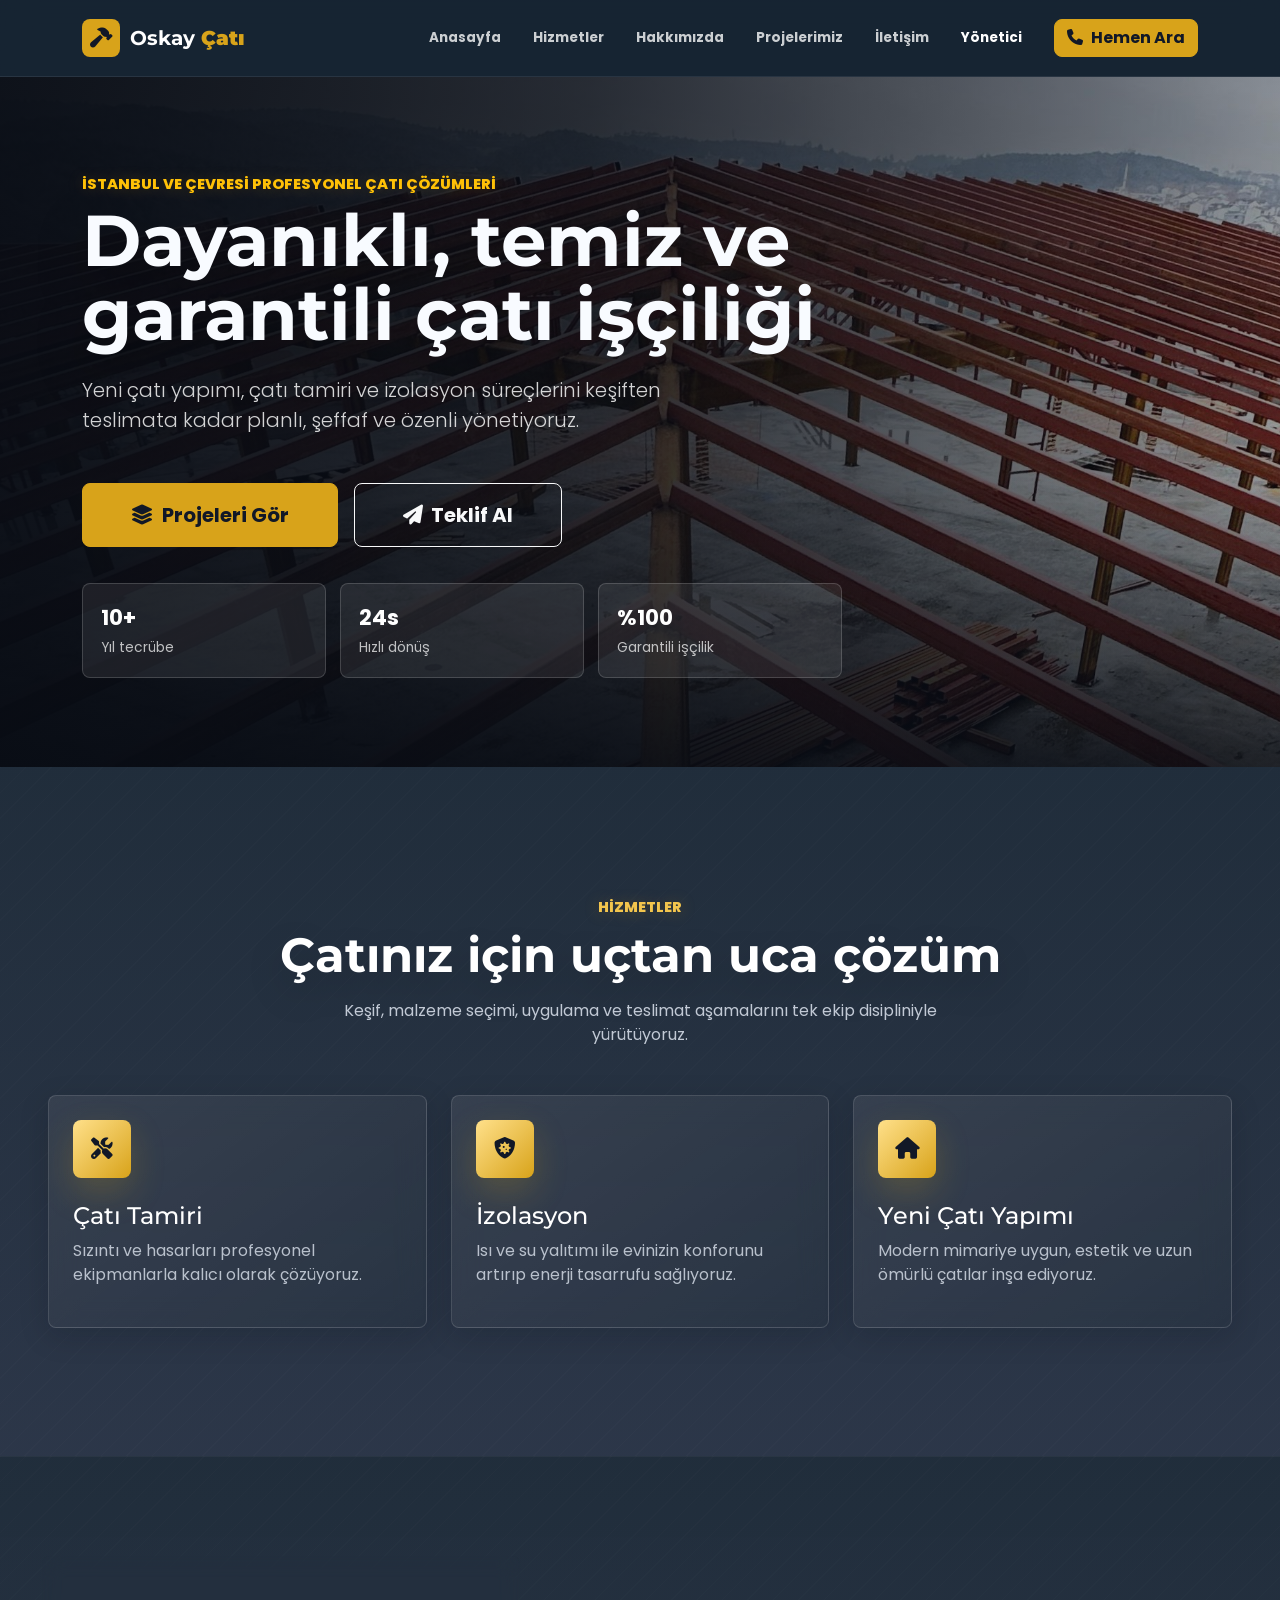
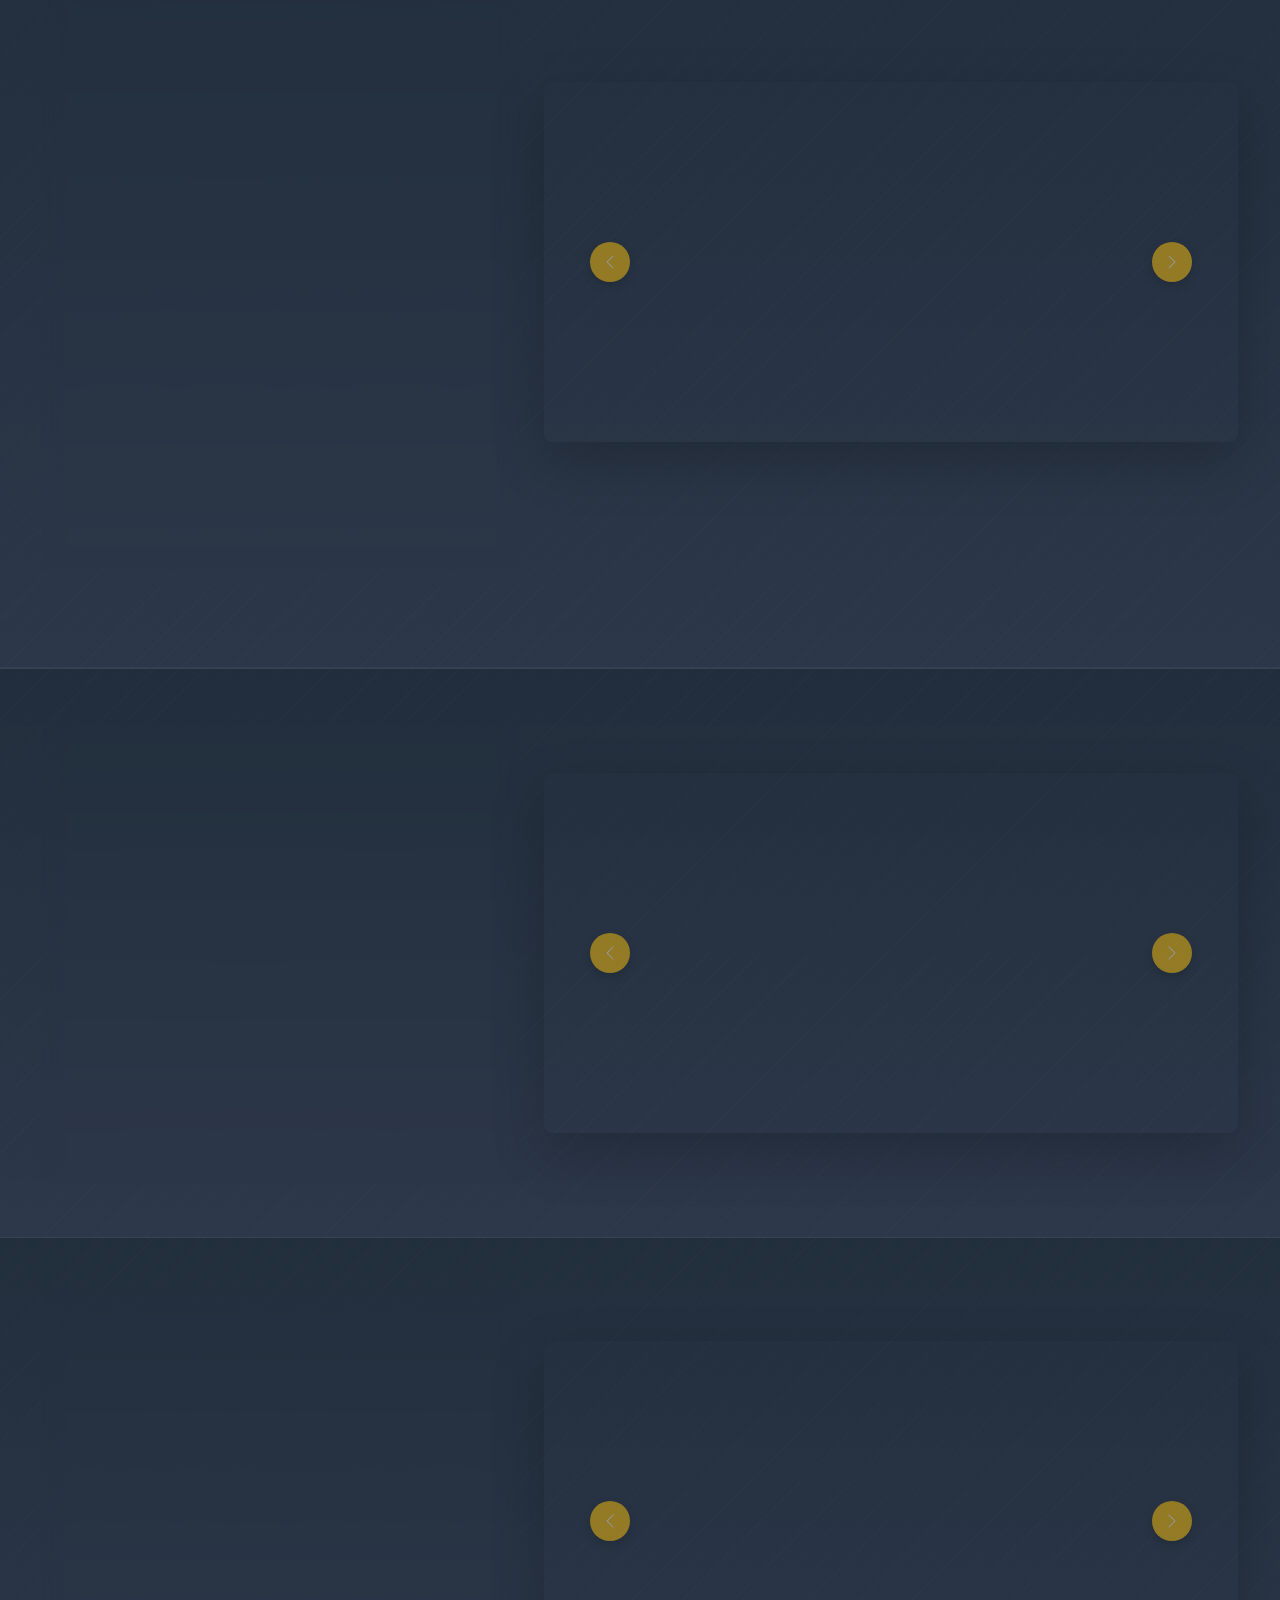
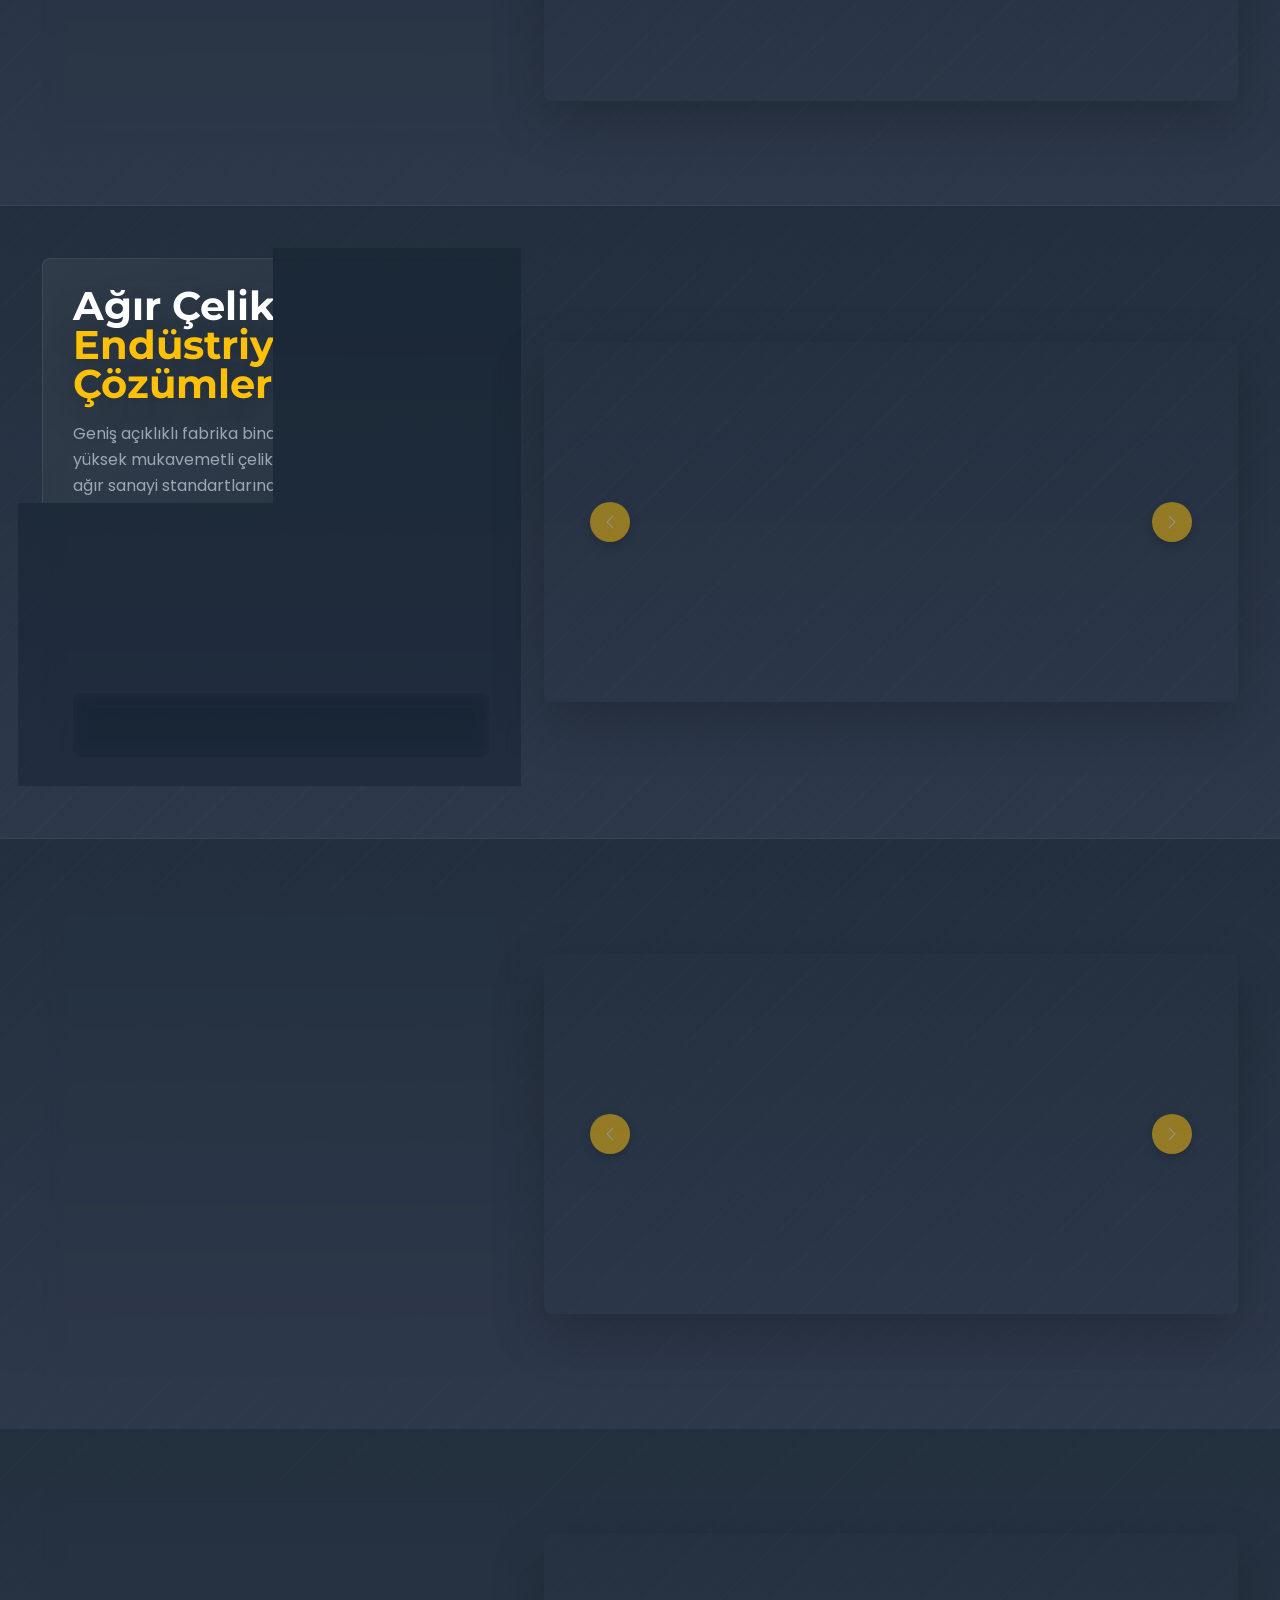
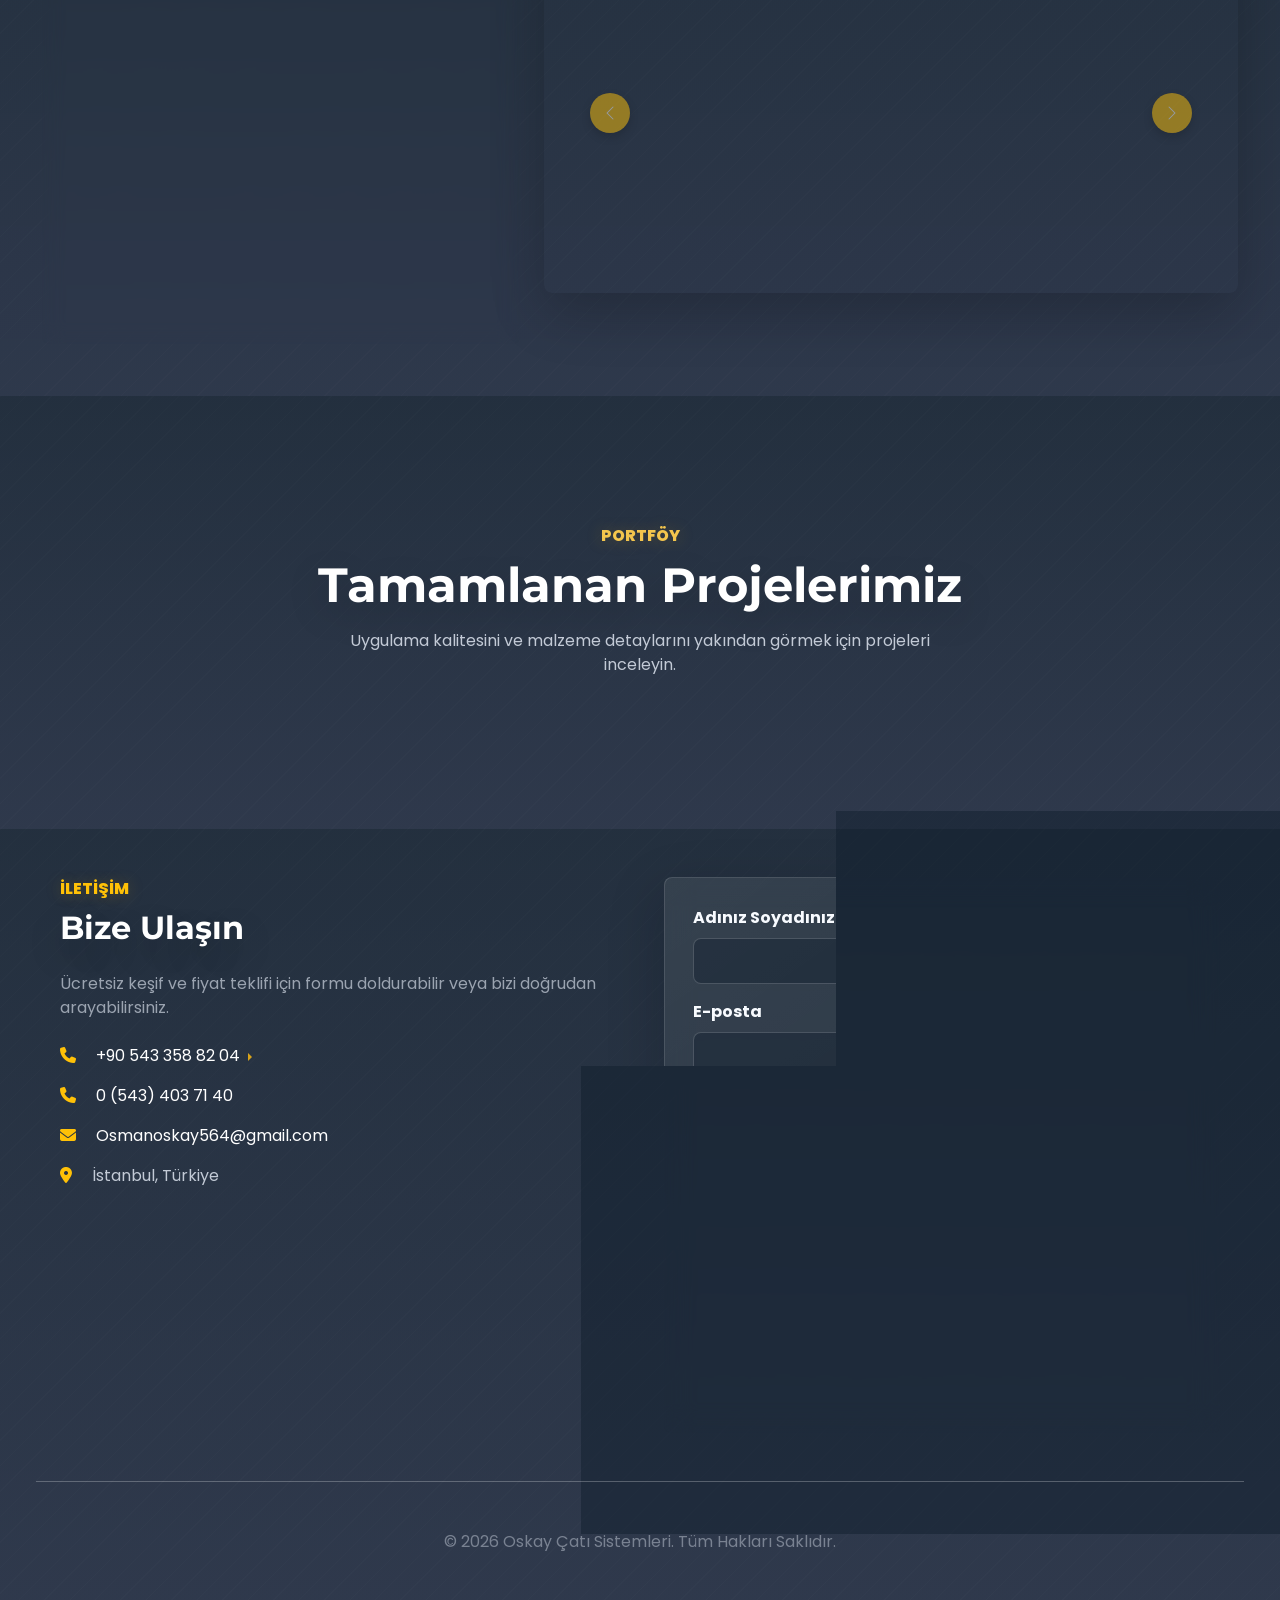
==== index.html @ cb2c84d7 "Improve admin image sorting cards" ====
<!DOCTYPE html>
<html lang="tr">
<head>
    <meta charset="UTF-8">
    <meta name="viewport" content="width=device-width, initial-scale=1.0">
    <title>Oskay Çatı Sistemleri | İstanbul Çatı Tamiri ve İzolasyon Ustası</title>
    <meta name="description" content="İstanbul'da profesyonel çatı tamiri, izolasyon ve yeni çatı yapımı hizmetleri. 10 yıllık tecrübe ile garantili işçilik. Ücretsiz keşif için hemen arayın!">
    <meta name="keywords" content="çatı tamiri, istanbul çatı ustası, çatı izolasyon, yeni çatı yapımı, çelik çatı, oskay çatı">
    <meta name="author" content="Oskay Çatı Sistemleri">
    <link rel="canonical" href="https://www.oskaycati.com/">
    <link rel="icon" href="/favicon.svg" type="image/svg+xml">
    <link rel="shortcut icon" href="/favicon.svg" type="image/svg+xml">
    <link rel="mask-icon" href="/favicon.svg" color="#111827">

    <!-- Open Graph / Facebook -->
    <meta property="og:type" content="website">
    <meta property="og:url" content="https://www.oskaycati.com/">
    <meta property="og:title" content="Oskay Çatı Sistemleri | İstanbul Çatı Tamiri">
    <meta property="og:description" content="Profesyonel çatı çözümleri, tamir ve izolasyon hizmetleri.">
    <meta property="og:image" content="https://www.oskaycati.com/img/9.jpg">
    
    <!-- JSON-LD Yapılandırılmış Veri (Google için İşletme Bilgisi) -->
    <script type="application/ld+json">
    {
      "@context": "https://schema.org",
      "@type": "LocalBusiness",
      "name": "Oskay Çatı Sistemleri",
      "image": "https://www.oskaycati.com/img/9.jpg",
      "@id": "",
      "url": "https://www.oskaycati.com/",
      "telephone": "+905433588204",
      "address": {
        "@type": "PostalAddress",
        "streetAddress": "İstanbul",
        "addressLocality": "İstanbul",
        "addressCountry": "TR"
      },
      "openingHoursSpecification": {
        "@type": "OpeningHoursSpecification",
        "dayOfWeek": [
          "Monday", "Tuesday", "Wednesday", "Thursday", "Friday", "Saturday"
        ],
        "opens": "08:00",
        "closes": "20:00"
      }
    }
    </script>

    <!-- Bootstrap 5 CSS -->
    <link href="https://cdn.jsdelivr.net/npm/bootstrap@5.3.2/dist/css/bootstrap.min.css" rel="stylesheet">
    <!-- Google Fonts: Montserrat & Poppins -->
    <link href="https://fonts.googleapis.com/css2?family=Montserrat:wght@700&family=Poppins:wght@300;400;600&display=swap" rel="stylesheet">
    <!-- Font Awesome (İkonlar) -->
    <link rel="stylesheet" href="https://cdnjs.cloudflare.com/ajax/libs/font-awesome/6.4.2/css/all.min.css">
    <!-- Özel CSS -->
    <link rel="stylesheet" href="style.css?v=20260521-33">
</head>
<body data-bs-spy="scroll" data-bs-target="#mainNav">

    <!-- Navigasyon Çubuğu -->
    <nav id="mainNav" class="navbar navbar-expand-lg navbar-dark sticky-top">
        <div class="container">
            <a class="navbar-brand fw-bold" href="#">
                <span class="brand-mark"><i class="fas fa-hammer"></i></span>
                <span>Oskay <strong>Çatı</strong></span>
            </a>
            <button class="navbar-toggler" type="button" data-bs-toggle="collapse" data-bs-target="#navbarNav">
                <span class="navbar-toggler-icon"></span>
            </button>
            <div class="collapse navbar-collapse" id="navbarNav">
                <ul class="navbar-nav ms-auto">
                    <li class="nav-item"><a class="nav-link" href="#home">Anasayfa</a></li>
                    <li class="nav-item"><a class="nav-link" href="#services">Hizmetler</a></li>
                    <li class="nav-item"><a class="nav-link" href="#about">Hakkımızda</a></li>
                    <li class="nav-item"><a class="nav-link" href="#polyester-roof">Projelerimiz</a></li>
                    <li class="nav-item"><a class="nav-link" href="#contact">İletişim</a></li>
                    <li class="nav-item admin-only">
                        <a class="nav-link position-relative" href="#" data-bs-toggle="offcanvas" data-bs-target="#notificationPanel" onclick="loadMessages()">
                            <i class="fas fa-bell"></i>
                            <span id="notificationBadge" class="position-absolute top-0 start-100 translate-middle badge rounded-pill bg-danger d-none">0</span>
                        </a>
                    </li>
                    <li class="nav-item"><a class="nav-link admin-login-link" href="#" data-bs-toggle="modal" data-bs-target="#loginModal" id="loginNavBtn">Yönetici</a></li>
                </ul>
                <a href="tel:+905433588204" class="btn btn-warning ms-lg-3 fw-bold nav-cta"><i class="fas fa-phone me-2"></i>Hemen Ara</a>
            </div>
        </div>
    </nav>

    <!-- Hero (Giriş) Bölümü -->
    <header id="home" class="hero-section d-flex align-items-center text-white">
        <div class="hero-bg"></div>
        <div class="hero-overlay"></div>
        <div class="container">
            <div class="hero-content animate-fade-in">
                <span class="section-kicker text-warning">İstanbul ve çevresi profesyonel çatı çözümleri</span>
                <h1 class="display-2 fw-bold mb-4">Dayanıklı, temiz ve garantili çatı işçiliği</h1>
                <p class="lead mb-5">Yeni çatı yapımı, çatı tamiri ve izolasyon süreçlerini keşiften teslimata kadar planlı, şeffaf ve özenli yönetiyoruz.</p>
                <div class="d-flex flex-wrap gap-3 hero-actions">
                    <a href="#polyester-roof" class="btn btn-warning btn-lg px-5 py-3 fw-bold"><i class="fas fa-layer-group me-2"></i>Projeleri Gör</a>
                    <a href="#contact" class="btn btn-outline-light btn-lg px-5 py-3 fw-bold"><i class="fas fa-paper-plane me-2"></i>Teklif Al</a>
                </div>
                <div class="hero-metrics">
                    <div><strong>10+</strong><span>Yıl tecrübe</span></div>
                    <div><strong>24s</strong><span>Hızlı dönüş</span></div>
                    <div><strong>%100</strong><span>Garantili işçilik</span></div>
                </div>
            </div>
        </div>
    </header>

    <!-- Hizmetler Bölümü -->
    <section id="services" class="section-pad surface-section">
        <div class="container py-5">
            <div class="section-heading text-center mb-5">
                <span class="section-kicker">Hizmetler</span>
                <h2 class="display-5 fw-bold">Çatınız için uçtan uca çözüm</h2>
                <p>Keşif, malzeme seçimi, uygulama ve teslimat aşamalarını tek ekip disipliniyle yürütüyoruz.</p>
            </div>
            <div class="row g-4">
                <div class="col-md-4">
                    <div class="service-card h-100 p-4">
                        <div class="icon-circle mb-4"><i class="fas fa-tools"></i></div>
                        <h4>Çatı Tamiri</h4>
                        <p class="text-muted">Sızıntı ve hasarları profesyonel ekipmanlarla kalıcı olarak çözüyoruz.</p>
                    </div>
                </div>
                <div class="col-md-4">
                    <div class="service-card h-100 p-4">
                        <div class="icon-circle mb-4"><i class="fas fa-shield-virus"></i></div>
                        <h4>İzolasyon</h4>
                        <p class="text-muted">Isı ve su yalıtımı ile evinizin konforunu artırıp enerji tasarrufu sağlıyoruz.</p>
                    </div>
                </div>
                <div class="col-md-4">
                    <div class="service-card h-100 p-4">
                        <div class="icon-circle mb-4"><i class="fas fa-home"></i></div>
                        <h4>Yeni Çatı Yapımı</h4>
                        <p class="text-muted">Modern mimariye uygun, estetik ve uzun ömürlü çatılar inşa ediyoruz.</p>
                    </div>
                </div>
            </div>
        </div>
    </section>
<!-- Hakkımızda Bölümü -->
  <section id="about" class="section-pad about-section">
    <div class="container py-5">
        <div class="row align-items-center">
            <div class="col-lg-6 mb-4 mb-lg-0">
                <div class="position-relative about-carousel-container">
                    <div id="aboutCarousel" class="carousel slide carousel-fade about-carousel overflow-hidden" data-bs-ride="carousel">
                        <div class="carousel-inner" id="aboutCarouselInner">
                            </div>
                        <button class="carousel-control-prev" type="button" data-bs-target="#aboutCarousel" data-bs-slide="prev">
                            <span class="carousel-control-prev-icon"></span>
                        </button>
                        <button class="carousel-control-next" type="button" data-bs-target="#aboutCarousel" data-bs-slide="next">
                            <span class="carousel-control-next-icon"></span>
                        </button>
                    </div>
                </div>
            </div>
            <div class="col-lg-6 ps-lg-5">
                <span class="section-kicker">Hakkımızda</span>
                <h2 class="display-5 fw-bold mb-4">Güvenilir Çatı Çözümlerinin Adresi</h2>
                <p class="text-muted mb-4">Oskay Çatı olarak, çatı yapımı, onarımı ve izolasyonu konularında uzmanlaşmış kadromuzla yıllardır İstanbul ve çevresinde hizmet vermekteyiz.</p>
                <div class="row g-4 mb-4">
                    <div class="col-sm-6">
                        <div class="d-flex align-items-center">
                            <i class="fas fa-award text-warning fa-2x me-3"></i>
                            <span class="fw-bold">Garantili İşçilik</span>
                        </div>
                    </div>
                    <div class="col-sm-6">
                        <div class="d-flex align-items-center">
                            <i class="fas fa-clock text-warning fa-2x me-3"></i>
                            <span class="fw-bold">Hızlı Teslimat</span>
                        </div>
                    </div>
                </div>
                <div class="experience-badge shadow">
                    <h2 class="fw-bold mb-0">10+</h2>
                    <p class="mb-0 fw-bold">Yıllık Tecrübe</p>
                </div>
                <a href="#contact" class="btn btn-dark btn-lg px-4 py-2 fw-bold about-cta">Keşif Talep Et</a>
            </div>
        </div>
    </div>
</section>
<section id="polyester-roof">
    <div class="container">
        <div class="row align-items-center justify-content-between">
            
            <div class="col-lg-6 mb-4 mb-lg-0">
                <div class="polyester-card-wrapper">
                    <div id="polyesterCarousel" class="carousel slide carousel-fade" data-bs-ride="carousel">
                        <div class="carousel-inner" id="polyesterCarouselInner">
                            </div>
                        
                        <button class="carousel-control-prev" type="button" data-bs-target="#polyesterCarousel" data-bs-slide="prev">
                            <span class="carousel-control-prev-icon"></span>
                        </button>
                        <button class="carousel-control-next" type="button" data-bs-target="#polyesterCarousel" data-bs-slide="next">
                            <span class="carousel-control-next-icon"></span>
                        </button>
                    </div>
                </div>
            </div>

            <div class="col-lg-5 text-white polyester-right-panel">
                <h2 class="fw-bold mb-4">
                    Polyester Çatı <br> <span class="text-warning">İmalatlarımız</span>
                </h2>
                
                <p class="opacity-75 mb-4">
                    Oskay Çatı güvencesiyle, fabrikalar ve modern yapılar için yüksek dayanımlı polyester kaplama uygulamaları sunuyoruz.
                </p>
                
                <ul class="list-unstyled mb-5">
                    <li><i class="fas fa-check text-warning me-3"></i> %100 Su Yalıtımı</li>
                    <li><i class="fas fa-check text-warning me-3"></i> UV Işınlarına Dayanıklı</li>
                    <li><i class="fas fa-check text-warning me-3"></i> Uzun Ömürlü İşçilik</li>
                </ul>
                
                <div>
                    <a href="#contact" class="btn btn-warning btn-lg fw-bold px-5 py-3 rounded-3 shadow">Teklif Al</a>
                </div>
            </div>

        </div>
    </div>
</section>
<!-- Kış Bahçesi Bölümü -->
<section id="winter-garden">
    <div class="container">
        <div class="row align-items-center justify-content-between">
            <div class="col-lg-5 text-white polyester-right-panel">
                <h2 class="fw-bold mb-4">
                    Kış Bahçesi & <br> <span class="text-warning">Merdiven Sistemleri</span>
                </h2>
                
                <p class="opacity-75 mb-4">
                    Evinize değer katan estetik kış bahçeleri ve sağlamlığı zarafetle buluşturan özel tasarım merdiven uygulamaları sunuyoruz.
                </p>
                
                <ul class="list-unstyled mb-5">
                    <li><i class="fas fa-check text-warning me-3"></i> Isı Yalıtımlı Kış Bahçeleri</li>
                    <li><i class="fas fa-check text-warning me-3"></i> Özel Tasarım Çelik & Ahşap Merdivenler</li>
                    <li><i class="fas fa-check text-warning me-3"></i> Estetik ve Uzun Ömürlü Çözümler</li>
                </ul>
                
                <div>
                    <a href="#contact" class="btn btn-warning btn-lg fw-bold px-5 py-3 rounded-3 shadow">Bilgi Al</a>
                </div>
            </div>
            
            <div class="col-lg-6 mb-4 mb-lg-0">
                <div class="polyester-card-wrapper"> <div id="winterGardenCarousel" class="carousel slide carousel-fade" data-bs-ride="carousel">
                        <div class="carousel-inner" id="winterGardenCarouselInner">
                            </div>
                        
                        <button class="carousel-control-prev" type="button" data-bs-target="#winterGardenCarousel" data-bs-slide="prev">
                            <span class="carousel-control-prev-icon"></span>
                        </button>
                        <button class="carousel-control-next" type="button" data-bs-target="#winterGardenCarousel" data-bs-slide="next">
                            <span class="carousel-control-next-icon"></span>
                        </button>
                    </div>
                </div>
            </div>

            

        </div>
    </div>
</section>
<!-- Ağır Çelik Yapı Bölümü -->
<section id="steel-structure" class="py-5" style="background-color: #1a1c1e;">
    <div class="container">
        <div class="row align-items-center">
              <div class="col-lg-6">
                <div class="polyester-card-wrapper shadow-lg">
                    <div id="steelCarousel" class="carousel slide carousel-fade" data-bs-ride="carousel">
                        <div class="carousel-inner" id="steelCarouselInner">
                            </div>
                        <button class="carousel-control-prev" type="button" data-bs-target="#steelCarousel" data-bs-slide="prev">
                            <span class="carousel-control-prev-icon"></span>
                        </button>
                        <button class="carousel-control-next" type="button" data-bs-target="#steelCarousel" data-bs-slide="next">
                            <span class="carousel-control-next-icon"></span>
                        </button>
                    </div>
                </div>
            </div>
            
            <div class="col-lg-5 text-white mb-4 mb-lg-0">
                <h2 class="fw-bold mb-4">
                    Ağır Çelik Yapı & <br> <span class="text-warning">Endüstriyel Çözümler</span>
                </h2>
                <p class="opacity-75 mb-4">
                    Geniş açıklıklı fabrika binaları, depo inşaatları ve yüksek mukavemetli çelik konstrüksiyon sistemleri ile ağır sanayi standartlarında mühendislik çözümleri sunuyoruz.
                </p>
                <ul class="list-unstyled mb-5">
                    <li><i class="fas fa-industry text-warning me-3"></i> Fabrika ve Depo Çelik Karkas Sistemleri</li>
                    <li><i class="fas fa-shield-alt text-warning me-3"></i> Depreme Dayanıklı Taşıyıcı Yapılar</li>
                    <li><i class="fas fa-tools text-warning me-3"></i> İleri Teknoloji Kaynak ve Montaj İşçiliği</li>
                </ul>
                <a href="#contact" class="btn btn-outline-warning btn-lg px-5 py-3 rounded-3">Teklif Alın</a>
            </div>

          

        </div>
    </div>
</section>
<section id="steel-doors" class="py-5">
    <div class="container">
        <div class="row align-items-center">
            
            <div class="col-lg-5 text-white polyester-right-panel mb-4 mb-lg-0">
                <h2 class="fw-bold mb-4">
                    Lüks & Güvenli <br> <span class="text-warning">Çelik Kapı Sistemleri</span>
                </h2>
                <p class="opacity-75 mb-4">
                    Yüksek güvenlikli kilit sistemleri ve modern tasarımlarla, yaşam alanlarınıza hem estetik bir dokunuş hem de tam koruma sağlıyoruz.
                </p>
                <ul class="list-unstyled mb-5">
                    <li><i class="fas fa-user-shield text-warning me-3"></i> Darbelere Dayanıklı Çelik Gövde</li>
                    <li><i class="fas fa-key text-warning me-3"></i> 14'lü Merkezi Kilit Sistemleri</li>
                    <li><i class="fas fa-paint-brush text-warning me-3"></i> Modern ve Klasik Panel Seçenekleri</li>
                </ul>
                <div>
                    <a href="#contact" class="btn btn-warning btn-lg fw-bold px-5">Modelleri İncele</a>
                </div>
            </div>

            <div class="col-lg-6">
                <div class="polyester-card-wrapper shadow-lg">
                    <div id="doorCarousel" class="carousel slide carousel-fade" data-bs-ride="carousel">
                        <div class="carousel-inner" id="doorCarouselInner">
                            </div>
                        <button class="carousel-control-prev" type="button" data-bs-target="#doorCarousel" data-bs-slide="prev">
                            <span class="carousel-control-prev-icon"></span>
                        </button>
                        <button class="carousel-control-next" type="button" data-bs-target="#doorCarousel" data-bs-slide="next">
                            <span class="carousel-control-next-icon"></span>
                        </button>
                    </div>
                </div>
            </div>

        </div>
    </div>
</section>
<section id="kenet-roof" class="py-5">
    <div class="container">
        <div class="row align-items-center">
            <div class="col-lg-6 mb-4 mb-lg-0">
                <div class="polyester-card-wrapper shadow-lg">
                    <div id="kenetCarousel" class="carousel slide carousel-fade" data-bs-ride="carousel">
                        <div class="carousel-inner" id="kenetCarouselInner">
                            </div>
                        <button class="carousel-control-prev" type="button" data-bs-target="#kenetCarousel" data-bs-slide="prev">
                            <span class="carousel-control-prev-icon"></span>
                        </button>
                        <button class="carousel-control-next" type="button" data-bs-target="#kenetCarousel" data-bs-slide="next">
                            <span class="carousel-control-next-icon"></span>
                        </button>
                    </div>
                </div>
            </div>

            <div class="col-lg-5 text-white polyester-right-panel mb-4 mb-lg-0">
                <h2 class="fw-bold mb-4">
                    Kenet Çatı <br> <span class="text-warning">Sistemleri</span>
                </h2>
                <p class="opacity-75 mb-4">
                    Modern yapılarda uzun ömürlü, sızdırmaz ve estetik kenet çatı uygulamalarıyla yüksek dayanımlı çözümler sunuyoruz.
                </p>
                <ul class="list-unstyled mb-5">
                    <li><i class="fas fa-check text-warning me-3"></i> Gizli vidalı sızdırmaz sistem</li>
                    <li><i class="fas fa-check text-warning me-3"></i> Modern ve temiz çatı görünümü</li>
                    <li><i class="fas fa-check text-warning me-3"></i> Uzun ömürlü metal kaplama işçiliği</li>
                </ul>
                <div>
                    <a href="#contact" class="btn btn-warning btn-lg fw-bold px-5 py-3 rounded-3 shadow">Teklif Al</a>
                </div>
            </div>
        </div>
    </div>
</section>
    <!-- Projelerimiz (Oskay Klasörü) -->
    <section id="projects" class="section-pad surface-section">
        <div class="container py-5">
            <div class="section-heading text-center mb-5">
                <span class="section-kicker">Portföy</span>
                <h2 class="display-5 fw-bold">Tamamlanan Projelerimiz</h2>
                <p>Uygulama kalitesini ve malzeme detaylarını yakından görmek için projeleri inceleyin.</p>
            </div>

            <!-- SEO Yönetimi (Sadece Admin) -->
            <div class="admin-only admin-panel seo-panel mb-4">
                <div class="admin-panel-title">
                    <div>
                        <span class="section-kicker">Yönetim</span>
                        <h4 class="fw-bold mb-0"><i class="fas fa-magnifying-glass-chart me-2"></i>SEO Ayarları</h4>
                    </div>
                    <span class="seo-save-state" id="seoSaveState"></span>
                </div>
                <div class="row g-3">
                    <div class="col-lg-6">
                        <label class="form-label fw-bold" for="seoMetaTitle">Meta Title</label>
                        <input type="text" id="seoMetaTitle" class="form-control" maxlength="255" placeholder="Google'da görünecek başlık">
                    </div>
                    <div class="col-lg-6">
                        <label class="form-label fw-bold" for="seoCanonicalUrl">Canonical URL</label>
                        <input type="url" id="seoCanonicalUrl" class="form-control" maxlength="255" placeholder="https://www.oskaycati.com/">
                    </div>
                    <div class="col-12">
                        <label class="form-label fw-bold" for="seoMetaDescription">Meta Description</label>
                        <textarea id="seoMetaDescription" class="form-control" rows="3" maxlength="500" placeholder="Google açıklaması"></textarea>
                    </div>
                    <div class="col-12">
                        <label class="form-label fw-bold" for="seoMetaKeywords">Meta Keywords</label>
                        <input type="text" id="seoMetaKeywords" class="form-control" maxlength="500" placeholder="çatı tamiri, istanbul çatı ustası, izolasyon">
                    </div>
                    <div class="col-lg-6">
                        <label class="form-label fw-bold" for="seoOgTitle">Sosyal Medya Başlığı</label>
                        <input type="text" id="seoOgTitle" class="form-control" maxlength="255" placeholder="Paylaşım başlığı">
                    </div>
                    <div class="col-lg-6">
                        <label class="form-label fw-bold" for="seoOgImage">Sosyal Medya Görseli</label>
                        <input type="text" id="seoOgImage" class="form-control" maxlength="255" placeholder="https://www.oskaycati.com/img/9.jpg">
                    </div>
                    <div class="col-12">
                        <div class="upload-zone" data-target="seoOgImage" data-absolute-url="true">
                            <input type="file" class="d-none image-upload-input" accept="image/*">
                            <i class="fas fa-share-nodes"></i>
                            <div>
                                <strong>Sosyal medya görseli yükle</strong>
                                <span>WhatsApp/Facebook paylaşımında çıkacak görseli seç veya buraya sürükle bırak.</span>
                            </div>
                            <button type="button" class="btn btn-outline-dark btn-sm">Dosya Seç</button>
                        </div>
                    </div>
                    <div class="col-12">
                        <label class="form-label fw-bold" for="seoOgDescription">Sosyal Medya Açıklaması</label>
                        <textarea id="seoOgDescription" class="form-control" rows="2" maxlength="500" placeholder="WhatsApp/Facebook paylaşım açıklaması"></textarea>
                    </div>
                    <div class="col-12 d-flex justify-content-end">
                        <button type="button" onclick="saveSeoSettings()" class="btn btn-dark fw-bold px-4"><i class="fas fa-floppy-disk me-2"></i>SEO Ayarlarını Kaydet</button>
                    </div>
                </div>
            </div>

            <!-- Hakkımızda Slider Yönetimi (Sadece Admin) -->
            <div class="admin-only admin-panel mb-4">
                <div class="admin-panel-title">
                    <div>
                        <span class="section-kicker">Yönetim</span>
                        <h4 class="fw-bold mb-0"><i class="fas fa-images me-2"></i>Hakkımızda Slider Yönetimi</h4>
                    </div>
                </div>
                <div class="row g-3 mb-3">
                    <div class="col-md-6"><input type="text" id="newAboutImg" class="form-control" placeholder="Resim Yolu (Örn: img/8.jpg)"></div>
                    <div class="col-md-3"><input type="number" id="newAboutOrder" class="form-control" placeholder="Sıra (Örn: 1)"></div>
                    <div class="col-md-3"><button onclick="addAboutImage()" class="btn btn-success w-100 fw-bold"><i class="fas fa-plus me-2"></i>Slider'a Ekle</button></div>
                </div>
                <div class="upload-zone mb-3" data-target="newAboutImg">
                    <input type="file" class="d-none image-upload-input" accept="image/*">
                    <i class="fas fa-cloud-arrow-up"></i>
                    <div>
                        <strong>Slider görseli yükle</strong>
                        <span>Bilgisayardan/telefondan seç veya buraya sürükle bırak.</span>
                    </div>
                    <button type="button" class="btn btn-outline-dark btn-sm">Dosya Seç</button>
                </div>
                <div id="aboutImagesAdminList" class="row g-2">
                    <!-- Mevcut slider resimleri burada listelenecek -->
                </div>
            </div>

            <!-- Uygulama Galerileri Yönetimi (Sadece Admin) -->
            <div class="admin-only admin-panel mb-4">
                <div class="admin-panel-title">
                    <div>
                        <span class="section-kicker">Yönetim</span>
                        <h4 class="fw-bold mb-0"><i class="fas fa-photo-film me-2"></i>Uygulama Galerileri</h4>
                    </div>
                </div>
                <div class="row g-3 align-items-end">
                    <div class="col-md-4">
                        <label class="form-label fw-bold" for="galleryCategory">Galeri</label>
                        <select id="galleryCategory" class="form-select" onchange="loadGalleryAdminList()">
                            <option value="polyester">Polyester Çatı</option>
                            <option value="winter">Kış Bahçesi & Merdiven</option>
                            <option value="steel">Ağır Çelik Yapı</option>
                            <option value="door">Lüks Çelik Kapı</option>
                            <option value="kenet">Kenet Çatı</option>
                        </select>
                    </div>
                    <div class="col-md-6">
                        <label class="form-label fw-bold" for="newGalleryImg">Görsel Yolu</label>
                        <input type="text" id="newGalleryImg" class="form-control" placeholder="img/uploads/ornek.jpg">
                    </div>
                    <div class="col-md-2">
                        <button type="button" onclick="addGalleryImage()" class="btn btn-success w-100 fw-bold"><i class="fas fa-plus me-2"></i>Ekle</button>
                    </div>
                </div>
                <div class="upload-zone mt-3" data-target="newGalleryImg" data-auto-add-gallery="true">
                    <input type="file" class="d-none image-upload-input" accept="image/*">
                    <i class="fas fa-cloud-arrow-up"></i>
                    <div>
                        <strong>Galeri görseli yükle</strong>
                        <span>Dosya seç veya görseli buraya sürükle bırak; yol otomatik doldurulur.</span>
                    </div>
                    <button type="button" class="btn btn-outline-dark btn-sm">Dosya Seç</button>
                </div>
                <div id="galleryImagesAdminList" class="row g-2 mt-3"></div>
            </div>

            <!-- Proje Ekleme Formu (Sadece Admin) -->
            <div class="admin-only admin-panel mb-5">
                <div class="admin-panel-title">
                    <div>
                        <span class="section-kicker">Yönetim</span>
                        <h4 class="fw-bold mb-0"><i class="fas fa-briefcase me-2"></i>Yeni Proje Ekle</h4>
                    </div>
                </div>
                <div class="row g-3">
                    <div class="col-md-4"><input type="text" id="newProjTitle" class="form-control" placeholder="Başlık"></div>
                    <div class="col-md-3"><input type="text" id="newProjType" class="form-control" placeholder="Tür"></div>
                    <div class="col-md-3"><input type="text" id="newProjImg" class="form-control" placeholder="Resim Yolu (Örn: img/1.jpg)"></div> <!-- BURASI: Adminin resim yolunu yazdığı kutu -->
                    <div class="col-md-2"><button onclick="addProject()" class="btn btn-success w-100 fw-bold"><i class="fas fa-plus me-2"></i>Ekle</button></div>
                </div>
                <div class="upload-zone mt-3" data-target="newProjImg">
                    <input type="file" class="d-none image-upload-input" accept="image/*">
                    <i class="fas fa-image"></i>
                    <div>
                        <strong>Proje görseli yükle</strong>
                        <span>Görsel yüklenince resim yolu otomatik doldurulur.</span>
                    </div>
                    <button type="button" class="btn btn-outline-dark btn-sm">Dosya Seç</button>
                </div>
            </div>

            <div class="row g-4" id="projectsContainer">
                <!-- Veriler API'den gelecek -->
            </div>
        </div>
    </section>

    <!-- Bildirim Paneli (Offcanvas) -->
    <div class="offcanvas offcanvas-end notification-drawer" tabindex="-1" id="notificationPanel" aria-labelledby="notificationPanelLabel">
        <div class="offcanvas-header">
            <h5 class="offcanvas-title fw-bold" id="notificationPanelLabel"><i class="fas fa-envelope-open-text me-2"></i>Gelen Mesajlar</h5>
            <button type="button" class="btn-close" data-bs-dismiss="offcanvas" aria-label="Close"></button>
        </div>
        <div class="offcanvas-body">
            <ul class="nav nav-pills nav-fill mb-3" id="pills-tab" role="tablist">
                <li class="nav-item" role="presentation">
                    <button class="nav-link active fw-bold" id="pills-new-tab" data-bs-toggle="pill" data-bs-target="#pills-new" type="button" role="tab">Yeni</button>
                </li>
                <li class="nav-item" role="presentation">
                    <button class="nav-link fw-bold" id="pills-read-tab" data-bs-toggle="pill" data-bs-target="#pills-read" type="button" role="tab">Okunmuş</button>
                </li>
            </ul>
            <div class="tab-content" id="pills-tabContent">
                <div class="tab-pane fade show active" id="pills-new" role="tabpanel"></div>
                <div class="tab-pane fade" id="pills-read" role="tabpanel"></div>
            </div>
        </div>
    </div>

    <!-- Mesaj Detay Modalı -->
    <div class="modal fade" id="messageDetailModal" tabindex="-1" aria-hidden="true">
        <div class="modal-dialog modal-dialog-centered">
            <div class="modal-content">
                <div class="modal-header modal-head-dark">
                    <h5 class="modal-title fw-bold"><i class="fas fa-envelope-open me-2"></i>Mesaj Detayı</h5>
                    <button type="button" class="btn-close btn-close-white" data-bs-dismiss="modal" aria-label="Close"></button>
                </div>
                <div class="modal-body" id="messageDetailBody">
                    <!-- Detaylar buraya gelecek -->
                </div>
                <div class="modal-footer">
                    <button type="button" class="btn btn-secondary" data-bs-dismiss="modal">Kapat</button>
                </div>
            </div>
        </div>
    </div>

    <!-- Giriş Modalı -->
    <div class="modal fade" id="loginModal" tabindex="-1">
        <div class="modal-dialog modal-dialog-centered">
            <div class="modal-content login-card">
                <div class="modal-header"><h5 class="modal-title fw-bold"><i class="fas fa-lock me-2 text-warning"></i>Yönetici Girişi</h5><button type="button" class="btn-close" data-bs-dismiss="modal"></button></div>
                <div class="modal-body">
                    <div class="input-group mb-3">
                        <input type="password" id="adminPassword" class="form-control" placeholder="Şifre">
                        <button class="btn btn-outline-secondary" type="button" id="togglePassword">
                            <i class="fas fa-eye"></i>
                        </button>
                    </div>
                    <button onclick="login()" class="btn btn-warning w-100 fw-bold">Giriş Yap</button>
                </div>
            </div>
        </div>
    </div>

    <!-- Resim Görüntüleme Modalı -->
    <div class="modal fade" id="imageModal" tabindex="-1" aria-hidden="true">
        <div class="modal-dialog modal-dialog-centered modal-xl">
            <div class="modal-content bg-transparent border-0" data-bs-dismiss="modal" style="cursor: zoom-out;">
                <div class="modal-body p-0 text-center position-relative">
                    <button type="button" class="btn-close btn-close-white position-absolute top-0 end-0 m-3" data-bs-dismiss="modal" aria-label="Close" style="z-index: 1055;"></button>
                    <img src="" id="modalImage" class="modal-preview-image img-fluid rounded shadow-lg">
                </div>
            </div>
        </div>
    </div>

    <!-- İletişim Bölümü -->
    <footer id="contact" class="site-footer text-white py-5">
        <div class="container">
            <div class="row g-5">
                <div class="col-lg-6">
                    <span class="section-kicker text-warning">İletişim</span>
                    <h2 class="fw-bold mb-4">Bize Ulaşın</h2>
                    <p class="opacity-75 mb-4">Ücretsiz keşif ve fiyat teklifi için formu doldurabilir veya bizi doğrudan arayabilirsiniz.</p>
                    <div class="contact-info">
                        <div class="dropend mb-3">
                            <span class="dropdown-toggle text-white" role="button" data-bs-toggle="dropdown" aria-expanded="false" style="cursor: pointer;">
                                <i class="fas fa-phone text-warning me-3"></i> +90 543 358 82 04
                            </span>
                            <ul class="dropdown-menu shadow border-warning ms-2">
                                <li><a class="dropdown-item py-2 fw-bold" href="tel:+905433588204"><i class="fas fa-phone me-2 text-primary"></i> Hemen Ara</a></li>
                                <li><a class="dropdown-item py-2 fw-bold" href="https://wa.me/905433588204" target="_blank"><i class="fab fa-whatsapp me-2 text-success"></i> WhatsApp'tan Yaz</a></li>
                            </ul>
                        </div>
                        <p>
                            <a href="tel:+905434037140" class="text-white text-decoration-none"><i class="fas fa-phone text-warning me-3"></i> 0 (543) 403 71 40</a>
                        </p>
                        <p>
                            <a href="mailto:Osmanoskay564@gmail.com" class="text-white text-decoration-none"><i class="fas fa-envelope text-warning me-3"></i> Osmanoskay564@gmail.com</a>
                        </p>
                         <p><i class="fas fa-map-marker-alt text-warning me-3"></i> İstanbul, Türkiye</p>
                    </div>
                </div>
                <div class="col-lg-6">
                    <form id="contactForm" class="contact-card text-dark" onsubmit="sendMessage(event)">
                        <div class="mb-3">
                            <label class="form-label fw-bold">Adınız Soyadınız</label>
                            <input type="text" id="msgName" class="form-control" required>
                        </div>
                        <div class="mb-3">
                            <label class="form-label fw-bold">E-posta</label>
                            <input type="email" id="msgEmail" class="form-control" required>
                        </div>
                        <div class="mb-3">
                            <label class="form-label fw-bold">Telefon Numaranız</label>
                            <input type="tel" id="msgPhone" class="form-control" required>
                        </div>
                        <div class="mb-3">
                            <label class="form-label fw-bold">Mesajınız</label>
                            <textarea id="msgText" class="form-control" rows="4" placeholder="Nasıl yardımcı olabiliriz?" required></textarea>
                        </div>
                        <button type="submit" class="btn btn-warning w-100 fw-bold py-3">Mesajı Gönder</button>
                    </form>
                </div>
            </div>
            <hr class="my-5 opacity-25">
            <div class="text-center opacity-50">
                <p>&copy; 2026 Oskay Çatı Sistemleri. Tüm Hakları Saklıdır.</p>
            </div>
        </div>
    </footer>

    <!-- Bootstrap JS -->
    <script src="https://cdn.jsdelivr.net/npm/bootstrap@5.3.2/dist/js/bootstrap.bundle.min.js"></script>
<script>
    // --- GENEL AYARLAR VE DEĞİŞKENLER ---
    const seoFields = {
        meta_title: 'seoMetaTitle',
        meta_description: 'seoMetaDescription',
        meta_keywords: 'seoMetaKeywords',
        og_title: 'seoOgTitle',
        og_description: 'seoOgDescription',
        og_image: 'seoOgImage',
        canonical_url: 'seoCanonicalUrl'
    };

    let allMessages = [];

    // --- DİNAMİK GALERİLERİ YÜKLE (GITHUB API) ---
   // --- DİNAMİK GALERİLERİ YÜKLE (GITHUB API) ---
async function loadGalleries() {
    const username = 'oskay6534';
    const repo = 'oskay-cati';

    // 1. POLYESTER GALERİSİ
    const polyContainer = document.getElementById('polyesterCarouselInner');
    if (polyContainer) {
        try {
            const res = await fetch(`https://api.github.com/repos/${username}/${repo}/contents/polyster_resimler`);
            const files = await res.json();
            
            // Yanıtın dizi olup olmadığını kontrol ets
            if (Array.isArray(files)) {
                const images = files.filter(f => f.name.match(/\.(jpg|jpeg|png|webp|gif)$/i));
                polyContainer.innerHTML = images.map((file, index) => `
                    <div class="carousel-item ${index === 0 ? 'active' : ''}">
                        <img src="${file.download_url}" class="polyester-main-img" alt="Polyester Uygulama">
                    </div>`).join('');
                
                if (window.bootstrap && window.bootstrap.Carousel) {
                    new bootstrap.Carousel(document.getElementById('polyesterCarousel'), { interval: 4200, ride: 'carousel', pause: false });
                }
            }
        } catch (err) { console.error("Polyester hatası:", err); }
    }

    // 2. KIŞ BAHÇESİ & MERDİVEN GALERİSİ
    const winterContainer = document.getElementById('winterGardenCarouselInner');
    if (winterContainer) {
        try {
            // Klasör adın: kisbahceleri_merdiven (Küçük harf ve noktasız i)
            const res = await fetch(`https://api.github.com/repos/${username}/${repo}/contents/kisbahceleri_merdiven`);
            
            if (!res.ok) {
                console.error("Kış bahçesi klasörü GitHub'da bulunamadı!");
                return;
            }

            const files = await res.json();

            if (Array.isArray(files)) {
                const images = files.filter(f => f.name.match(/\.(jpg|jpeg|png|webp|gif)$/i));

                if (images.length > 0) {
                    winterContainer.innerHTML = images.map((file, index) => `
                        <div class="carousel-item ${index === 0 ? 'active' : ''}">
                            <img src="${file.download_url}" class="polyester-main-img" alt="Kış Bahçesi">
                        </div>`).join('');

                    if (window.bootstrap && window.bootstrap.Carousel) {
                        new bootstrap.Carousel(document.getElementById('winterGardenCarousel'), { interval: 4600, ride: 'carousel', pause: false });
                    }
                } else {
                    winterContainer.innerHTML = '<div class="p-4 text-center text-white">Klasörde resim bulunamadı.</div>';
                }
            }
        } catch (err) { 
            console.error("Kış bahçesi hatası:", err); 
        }
    }
    // 3. AĞIR ÇELİK YAPI GALERİSİ
const steelContainer = document.getElementById('steelCarouselInner');
if (steelContainer) {
    try {
        const res = await fetch(`https://api.github.com/repos/${username}/${repo}/contents/celik_konstruksiyon`);
        const files = await res.json();

        if (Array.isArray(files)) {
            const images = files.filter(f => f.name.match(/\.(jpg|jpeg|png|webp|gif)$/i));
            if (images.length > 0) {
                steelContainer.innerHTML = images.map((file, index) => `
                    <div class="carousel-item ${index === 0 ? 'active' : ''}">
                        <img src="${file.download_url}" class="polyester-main-img" alt="Ağır Çelik Yapı">
                    </div>`).join('');
                
                if (window.bootstrap && window.bootstrap.Carousel) {
                    new bootstrap.Carousel(document.getElementById('steelCarousel'), { interval: 5000, ride: 'carousel', pause: false });
                }
            }
        }
    } catch (err) { console.error("Çelik yapılar hatası:", err); }
}
const doorContainer = document.getElementById('doorCarouselInner');
if (doorContainer) {
    try {
        const res = await fetch(`https://api.github.com/repos/${username}/${repo}/contents/celik_kapilar`);
        const files = await res.json();

        if (Array.isArray(files)) {
            const images = files.filter(f => f.name.match(/\.(jpg|jpeg|png|webp|gif)$/i));
            if (images.length > 0) {
                doorContainer.innerHTML = images.map((file, index) => `
                    <div class="carousel-item ${index === 0 ? 'active' : ''}">
                        <img src="${file.download_url}" class="polyester-main-img" alt="Çelik Kapı Modelleri">
                    </div>`).join('');
                
                if (window.bootstrap && window.bootstrap.Carousel) {
                    new bootstrap.Carousel(document.getElementById('doorCarousel'), { interval: 4800, ride: 'carousel', pause: false });
                }
            }
        }
    } catch (err) { console.error("Çelik kapı hatası:", err); }
}
const kenetContainer = document.getElementById('kenetCarouselInner');
if (kenetContainer) {
    try {
        const res = await fetch(`https://api.github.com/repos/${username}/${repo}/contents/kenet_cati`);
        const files = await res.json();

        if (Array.isArray(files)) {
            const images = files.filter(f => f.name.match(/\.(jpg|jpeg|png|webp|gif)$/i));
            if (images.length > 0) {
                kenetContainer.innerHTML = images.map((file, index) => `
                    <div class="carousel-item ${index === 0 ? 'active' : ''}">
                        <img src="${file.download_url}" class="polyester-main-img" alt="Kenet Çatı Uygulaması">
                    </div>`).join('');

                if (window.bootstrap && window.bootstrap.Carousel) {
                    new bootstrap.Carousel(document.getElementById('kenetCarousel'), { interval: 4700, ride: 'carousel', pause: false });
                }
            }
        }
    } catch (err) { console.error("Kenet çatı hatası:", err); }
}
    await appendManagedGallery('polyester', polyContainer, 'Polyester Uygulama');
    await appendManagedGallery('winter', winterContainer, 'Kış Bahçesi');
    await appendManagedGallery('steel', steelContainer, 'Ağır Çelik Yapı');
    await appendManagedGallery('door', doorContainer, 'Çelik Kapı Modelleri');
    await appendManagedGallery('kenet', kenetContainer, 'Kenet Çatı Uygulaması');
}

async function appendManagedGallery(category, container, altText) {
    if (!container) return;

    try {
        const res = await fetch(`api.php?action=gallery-images&category=${category}`);
        if (!res.ok) return;
        const images = await res.json();
        if (!Array.isArray(images) || images.length === 0) return;

        const hasActive = !!container.querySelector('.carousel-item.active');
        container.insertAdjacentHTML('beforeend', images.map((img, index) => `
            <div class="carousel-item ${!hasActive && index === 0 ? 'active' : ''}">
                <img src="${img.img}" class="polyester-main-img" alt="${altText}">
            </div>
        `).join(''));
    } catch (err) {
        console.log('Ek galeri görselleri yüklenemedi.');
    }
}

    // --- SEO FONKSİYONLARI ---
    function upsertMeta(selector, attr, value) {
        let tag = document.head.querySelector(selector);
        if (!tag) {
            tag = document.createElement('meta');
            const match = selector.match(/\[(name|property)="([^"]+)"\]/);
            if (match) tag.setAttribute(match[1], match[2]);
            document.head.appendChild(tag);
        }
        tag.setAttribute(attr, value || '');
    }

    function applySeoToHead(settings) {
        if (!settings) return;
        document.title = settings.meta_title || document.title;
        upsertMeta('meta[name="description"]', 'content', settings.meta_description);
        upsertMeta('meta[name="keywords"]', 'content', settings.meta_keywords);
        upsertMeta('meta[property="og:title"]', 'content', settings.og_title || settings.meta_title);
        upsertMeta('meta[property="og:description"]', 'content', settings.og_description || settings.meta_description);
        upsertMeta('meta[property="og:image"]', 'content', settings.og_image);
        upsertMeta('meta[property="og:url"]', 'content', settings.canonical_url);

        let canonical = document.head.querySelector('link[rel="canonical"]');
        if (!canonical) {
            canonical = document.createElement('link');
            canonical.setAttribute('rel', 'canonical');
            document.head.appendChild(canonical);
        }
        canonical.setAttribute('href', settings.canonical_url || 'https://www.oskaycati.com/');
    }

    async function loadSeoSettings(isAdmin = false) {
        try {
            const res = await fetch('api.php?action=seo-settings');
            if (!res.ok) return;
            const settings = await res.json();
            applySeoToHead(settings);

            if (isAdmin) {
                Object.entries(seoFields).forEach(([key, id]) => {
                    const input = document.getElementById(id);
                    if (input) input.value = settings[key] || '';
                });
            }
        } catch(e) { console.log("SEO ayarları yüklenemedi."); }
    }

    // --- HAKKIMIZDA GÖRSELLERİ ---
    async function loadAboutImages() {
        try {
            const res = await fetch('api.php?action=about-images');
            const images = await res.json();
            const adminRes = await fetch('api.php?action=admin-status');
            const { isAdmin } = await adminRes.json();

            if (isAdmin) {
                document.body.classList.add('admin-logged-in');
                const loginBtn = document.getElementById('loginNavBtn');
                if(loginBtn) {
                    loginBtn.innerText = "Çıkış Yap";
                    loginBtn.removeAttribute('data-bs-toggle');
                    loginBtn.onclick = logout;
                }
                loadSeoSettings(true);
                loadGalleryAdminList();
            }

            const carouselInner = document.getElementById('aboutCarouselInner');
            if(carouselInner) {
                carouselInner.innerHTML = images.map((img, index) => `
                    <div class="carousel-item ${index === 0 ? 'active' : ''}">
                        <img src="${img.img}" class="d-block w-100" alt="Oskay Çatı">
                    </div>
                `).join('');
            }

            if (isAdmin) {
                renderAboutAdminList(images);
            }
        } catch(e) { console.log("Hakkımızda görselleri yüklenemedi."); }
    }

    function renderAboutAdminList(images) {
        const list = document.getElementById('aboutImagesAdminList');
        if (!list) return;
        list.classList.add('admin-image-grid');

        list.innerHTML = images.map((img) => `
            ${renderAdminImageCard({
                id: img.id,
                img: img.img,
                alt: 'Hakkımızda görseli',
                label: 'Hakkımızda Slider',
                deleteAction: `deleteAboutImage(${img.id})`
            })}
        `).join('');

        enableDragSort(list, '.admin-sort-item', 'about-images-reorder', loadAboutImages);
    }

    // --- PROJELER ---
    function escapeHTML(value = '') {
        return String(value).replace(/[&<>"']/g, char => ({
            '&': '&amp;',
            '<': '&lt;',
            '>': '&gt;',
            '"': '&quot;',
            "'": '&#039;'
        }[char]));
    }

    async function loadProjects() {
        try {
            const res = await fetch('api.php?action=projects');
            const projects = await res.json();
            const adminRes = await fetch('api.php?action=admin-status');
            const { isAdmin } = await adminRes.json();

            const container = document.getElementById('projectsContainer');
            if(!container) return;
            
            container.innerHTML = projects.map(proj => {
                const title = escapeHTML(proj.title || '');
                const type = escapeHTML(proj.type || '');
                const img = escapeHTML(proj.img || '');

                return `
                <div class="col-lg-4 col-md-6 ${isAdmin ? 'admin-sort-item' : ''}" data-id="${proj.id}">
                    <div class="project-card position-relative overflow-hidden" onclick="viewImage('${proj.img}')">
                        ${isAdmin ? `<span class="drag-handle project-drag-handle" onclick="event.stopPropagation();"><i class="fas fa-grip-vertical"></i></span>` : ''}
                        ${isAdmin ? `<button class="btn btn-danger delete-btn" onclick="event.stopPropagation(); deleteProject(${proj.id})"><i class="fas fa-trash"></i></button>` : ''}
                        <img src="${img}" class="img-fluid w-100" style="height:300px; object-fit:cover;">
                        <div class="project-overlay">
                            <div class="text-white p-4">
                                <small>Oskay Çatı Projesi</small>
                                ${title ? `<h5 class="fw-bold">${title}</h5>` : ''}
                                ${type ? `<span class="project-tag">${type}</span>` : ''}
                            </div>
                        </div>
                    </div>
                    ${isAdmin ? `
                        <div class="project-admin-editor" onclick="event.stopPropagation();">
                            <input type="text" class="form-control form-control-sm" id="projTitle${proj.id}" value="${title}" placeholder="Başlık">
                            <input type="text" class="form-control form-control-sm" id="projType${proj.id}" value="${type}" placeholder="Tür">
                            <button type="button" class="btn btn-warning btn-sm fw-bold" onclick="saveProjectDetails(${proj.id})">
                                <i class="fas fa-floppy-disk"></i>
                            </button>
                        </div>
                    ` : ''}
                </div>
            `;
            }).join('');

            if (isAdmin) {
                enableDragSort(container, '.admin-sort-item', 'projects-reorder', loadProjects);
            }
        } catch(e) { console.log("Projeler yüklenemedi."); }
    }

    function viewImage(src) {
        const modalImg = document.getElementById('modalImage');
        if(modalImg) {
            modalImg.src = src;
            new bootstrap.Modal(document.getElementById('imageModal')).show();
        }
    }

    // --- ADMIN İŞLEMLERİ ---
    async function apiRequest(url, options = {}) {
        const res = await fetch(url, options);
        const data = await res.json().catch(() => ({}));
        if (!res.ok || data.error) {
            throw new Error(data.error || data.message || 'İşlem tamamlanamadı.');
        }
        return data;
    }

    async function addProject() {
        const title = document.getElementById('newProjTitle')?.value.trim();
        const type = document.getElementById('newProjType')?.value.trim();
        const img = document.getElementById('newProjImg')?.value.trim();

        if (!img) {
            alert('Görsel yolu zorunlu.');
            return;
        }

        try {
            await apiRequest('api.php?action=projects', {
                method: 'POST',
                headers: { 'Content-Type': 'application/json' },
                body: JSON.stringify({ title, type, img })
            });
            ['newProjTitle', 'newProjType', 'newProjImg'].forEach(id => {
                const input = document.getElementById(id);
                if (input) input.value = '';
            });
            await loadProjects();
        } catch (err) {
            alert(err.message);
        }
    }

    async function saveProjectDetails(id) {
        const title = document.getElementById(`projTitle${id}`)?.value.trim() || '';
        const type = document.getElementById(`projType${id}`)?.value.trim() || '';

        try {
            await apiRequest(`api.php?action=projects&id=${id}`, {
                method: 'PUT',
                headers: { 'Content-Type': 'application/json' },
                body: JSON.stringify({ title, type })
            });
            await loadProjects();
        } catch (err) {
            alert(err.message);
        }
    }

    async function deleteProject(id) {
        if (!confirm('Bu projeyi silmek istiyor musunuz?')) return;

        try {
            await apiRequest(`api.php?action=projects&id=${id}`, { method: 'DELETE' });
            await loadProjects();
        } catch (err) {
            alert(err.message);
        }
    }

    async function addAboutImage() {
        const img = document.getElementById('newAboutImg')?.value.trim();
        const sortInput = document.getElementById('newAboutOrder')?.value.trim();
        const sort_order = sortInput ? Number(sortInput) : 0;

        if (!img) {
            alert('Görsel yolu zorunlu.');
            return;
        }

        try {
            await apiRequest('api.php?action=about-images', {
                method: 'POST',
                headers: { 'Content-Type': 'application/json' },
                body: JSON.stringify({ img, sort_order })
            });
            const imgInput = document.getElementById('newAboutImg');
            const orderInput = document.getElementById('newAboutOrder');
            if (imgInput) imgInput.value = '';
            if (orderInput) orderInput.value = '';
            await loadAboutImages();
        } catch (err) {
            alert(err.message);
        }
    }

    async function deleteAboutImage(id) {
        if (!confirm('Bu slider görselini silmek istiyor musunuz?')) return;

        try {
            await apiRequest(`api.php?action=about-images&id=${id}`, { method: 'DELETE' });
            await loadAboutImages();
        } catch (err) {
            alert(err.message);
        }
    }

    const galleryLabels = {
        polyester: 'Polyester Çatı',
        winter: 'Kış Bahçesi & Merdiven',
        steel: 'Ağır Çelik Yapı',
        door: 'Lüks Çelik Kapı',
        kenet: 'Kenet Çatı'
    };

    function renderAdminImageCard({ id, img, alt, label, deleteAction }) {
        const safeImg = escapeHTML(img || '');
        const safeAlt = escapeHTML(alt || 'Admin görseli');
        const safeLabel = escapeHTML(label || 'Görsel');

        return `
            <div class="col-md-4 admin-sort-item" data-id="${id}">
                <div class="admin-thumb sortable-thumb admin-image-card">
                    <span class="drag-handle" title="Sürükle ve sırala"><i class="fas fa-grip-vertical"></i></span>
                    <img src="${safeImg}" alt="${safeAlt}" onclick="viewImage(this.getAttribute('src'))">
                    <div class="admin-thumb-meta">
                        <strong>${safeLabel}</strong>
                        <small>${safeImg}</small>
                    </div>
                    <button type="button" class="btn btn-danger btn-sm" onclick="${deleteAction}">
                        <i class="fas fa-trash"></i>
                    </button>
                </div>
            </div>
        `;
    }

    async function loadGalleryAdminList() {
        const select = document.getElementById('galleryCategory');
        const list = document.getElementById('galleryImagesAdminList');
        if (!select || !list) return;
        list.classList.add('admin-image-grid');

        const category = select.value;
        try {
            const images = await apiRequest(`api.php?action=gallery-images&category=${category}`);
            list.innerHTML = images.length ? images.map(img => `
                ${renderAdminImageCard({
                    id: img.id,
                    img: img.img,
                    alt: galleryLabels[category],
                    label: galleryLabels[category],
                    deleteAction: `deleteGalleryImage(${img.id})`
                })}
            `).join('') : '<div class="col-12"><p class="text-muted mb-0">Bu galeriye yönetimden eklenen görsel yok.</p></div>';
            enableDragSort(list, '.admin-sort-item', `gallery-images-reorder&category=${encodeURIComponent(category)}`, async () => {
                await loadGalleryAdminList();
                await loadGalleries();
            });
        } catch (err) {
            list.innerHTML = '<div class="col-12"><p class="text-danger mb-0">Galeri listesi yüklenemedi.</p></div>';
        }
    }

    async function addGalleryImage() {
        const select = document.getElementById('galleryCategory');
        const input = document.getElementById('newGalleryImg');
        const category = select?.value;
        const img = input?.value.trim();
        if (!category || !img) {
            alert('Galeri ve görsel yolu zorunlu.');
            return;
        }

        try {
            await apiRequest(`api.php?action=gallery-images&category=${category}`, {
                method: 'POST',
                headers: { 'Content-Type': 'application/json' },
                body: JSON.stringify({ img })
            });
            if (input) input.value = '';
            await loadGalleryAdminList();
            await loadGalleries();
        } catch (err) {
            alert(err.message);
        }
    }

    async function deleteGalleryImage(id) {
        const category = document.getElementById('galleryCategory')?.value;
        if (!category || !confirm('Bu galeri görselini silmek istiyor musunuz?')) return;

        try {
            await apiRequest(`api.php?action=gallery-images&category=${category}&id=${id}`, { method: 'DELETE' });
            await loadGalleryAdminList();
            await loadGalleries();
        } catch (err) {
            alert(err.message);
        }
    }

    function enableDragSort(container, itemSelector, reorderAction, afterSave) {
        let dragged = null;
        let moved = false;

        container.querySelectorAll(itemSelector).forEach(item => {
            item.setAttribute('draggable', 'false');
            const handle = item.querySelector('.drag-handle') || item;
            handle.setAttribute('draggable', 'true');

            handle.addEventListener('dragstart', (event) => {
                dragged = item;
                moved = false;
                item.classList.add('is-dragging');
                event.dataTransfer.effectAllowed = 'move';
                event.dataTransfer.setData('text/plain', item.dataset.id || '');
            });

            handle.addEventListener('dragend', async () => {
                item.classList.remove('is-dragging');
                const shouldSave = moved;
                dragged = null;
                moved = false;
                if (!shouldSave) return;

                const ids = Array.from(container.querySelectorAll(itemSelector)).map(el => Number(el.dataset.id));

                try {
                    await apiRequest(`api.php?action=${reorderAction}`, {
                        method: 'POST',
                        headers: { 'Content-Type': 'application/json' },
                        body: JSON.stringify({ ids })
                    });
                    if (afterSave) await afterSave();
                } catch (err) {
                    alert(err.message);
                }
            });
        });

        container.ondragover = (event) => {
            event.preventDefault();
            if (!dragged) return;

            const siblings = Array.from(container.querySelectorAll(itemSelector)).filter(item => item !== dragged);
            const nextItem = siblings.find(item => {
                const rect = item.getBoundingClientRect();
                const sameRow = event.clientY >= rect.top && event.clientY <= rect.bottom;

                if (sameRow) {
                    return event.clientX < rect.left + rect.width / 2;
                }

                return event.clientY < rect.top + rect.height / 2;
            });

            if (nextItem) {
                if (nextItem.previousSibling !== dragged) {
                    container.insertBefore(dragged, nextItem);
                    moved = true;
                }
            } else if (container.lastElementChild !== dragged) {
                container.appendChild(dragged);
                moved = true;
            }
        };
    }

    async function login() {
        const passInput = document.getElementById('adminPassword');
        const password = passInput ? passInput.value.trim() : '';

        if (!password) {
            alert('Şifre girin.');
            return;
        }

        try {
            const res = await fetch('api.php?action=login', {
                method: 'POST',
                headers: { 'Content-Type': 'application/json' },
                body: JSON.stringify({ password })
            });
            const data = await res.json().catch(() => ({}));

            if (res.ok && data.success) {
                const modalEl = document.getElementById('loginModal');
                const modal = modalEl ? bootstrap.Modal.getInstance(modalEl) : null;
                if (modal) modal.hide();
                location.reload();
                return;
            }

            alert(data.message || 'Giriş yapılamadı.');
        } catch (e) {
            alert('Giriş isteği gönderilemedi. Lütfen tekrar deneyin.');
        }
    }

    async function logout() {
        await fetch('api.php?action=logout', { method: 'POST' });
        location.reload();
    }

    // --- SAYFA YÜKLENDİĞİNDE BAŞLAT ---
    document.addEventListener('DOMContentLoaded', () => {
        loadGalleries(); // Polyester ve Kış Bahçesi beraber yüklenir
        loadAboutImages();
        loadProjects();
        loadSeoSettings();
        initImageUploads();
        initScrollAnimations();
    });

    function initImageUploads() {
        document.querySelectorAll('.upload-zone').forEach(zone => {
            const input = zone.querySelector('.image-upload-input');
            const button = zone.querySelector('button');
            const targetId = zone.dataset.target;
            const useAbsoluteUrl = zone.dataset.absoluteUrl === 'true';
            const autoAddGallery = zone.dataset.autoAddGallery === 'true';

            if (!input || !targetId) return;

            const openPicker = () => input.click();
            zone.addEventListener('click', (event) => {
                if (event.target.closest('button') || event.target === zone || zone.contains(event.target)) {
                    openPicker();
                }
            });
            if (button) button.addEventListener('click', (event) => {
                event.preventDefault();
                event.stopPropagation();
                openPicker();
            });

            zone.addEventListener('dragover', (event) => {
                event.preventDefault();
                zone.classList.add('drag-over');
            });

            zone.addEventListener('dragleave', () => zone.classList.remove('drag-over'));

            zone.addEventListener('drop', (event) => {
                event.preventDefault();
                zone.classList.remove('drag-over');
                if (event.dataTransfer.files?.length) {
                    uploadSelectedImage(event.dataTransfer.files[0], zone, targetId, useAbsoluteUrl, autoAddGallery);
                }
            });

            input.addEventListener('change', () => {
                if (input.files?.length) {
                    uploadSelectedImage(input.files[0], zone, targetId, useAbsoluteUrl, autoAddGallery);
                    input.value = '';
                }
            });
        });
    }

    async function uploadSelectedImage(file, zone, targetId, useAbsoluteUrl, autoAddGallery = false) {
        if (!file || !file.type.startsWith('image/')) {
            alert('Lütfen bir görsel seçin.');
            return;
        }

        const target = document.getElementById(targetId);
        const formData = new FormData();
        formData.append('image', file);
        zone.classList.add('uploading');

        try {
            const res = await fetch('api.php?action=upload-image', {
                method: 'POST',
                body: formData
            });
            const data = await res.json().catch(() => ({}));

            if (!res.ok || data.error) {
                throw new Error(data.error || 'Görsel yüklenemedi.');
            }

            const path = useAbsoluteUrl ? `${location.origin}/${data.path}` : data.path;
            if (target) target.value = path;
            zone.classList.add('uploaded');
            setTimeout(() => zone.classList.remove('uploaded'), 1200);
            if (autoAddGallery) {
                await addGalleryImage();
            }
        } catch (err) {
            alert(err.message);
        } finally {
            zone.classList.remove('uploading');
        }
    }

    function initScrollAnimations() {
        const selectors = [
            '.section-heading',
            '.service-card',
            '.about-carousel-container',
            '#about .col-lg-6.ps-lg-5',
            '.polyester-card-wrapper',
            '.polyester-right-panel',
            '#steel-structure .col-lg-5',
            '#projectsContainer',
            '.contact-info',
            '.contact-card'
        ];

        const elements = document.querySelectorAll(selectors.join(','));
        elements.forEach((el, index) => {
            el.classList.add('reveal-on-scroll');
            el.style.setProperty('--reveal-delay', `${Math.min(index % 4, 3) * 90}ms`);

            if (el.matches('.polyester-card-wrapper, .about-carousel-container')) {
                el.classList.add('reveal-left');
            }

            if (el.matches('.polyester-right-panel, #about .col-lg-6.ps-lg-5, #steel-structure .col-lg-5, .contact-card')) {
                el.classList.add('reveal-right');
            }

            if (el.matches('.service-card, #projectsContainer')) {
                el.classList.add('reveal-scale');
            }
        });

        if (!('IntersectionObserver' in window)) {
            elements.forEach(el => el.classList.add('is-visible'));
            return;
        }

        const observer = new IntersectionObserver((entries) => {
            entries.forEach(entry => {
                if (entry.isIntersecting) {
                    entry.target.classList.add('is-visible');
                    observer.unobserve(entry.target);
                }
            });
        }, { threshold: 0.16, rootMargin: '0px 0px -8% 0px' });

        elements.forEach(el => observer.observe(el));
    }

    // Şifre göster/gizle
    const togglePass = document.getElementById('togglePassword');
    if(togglePass) {
        togglePass.addEventListener('click', function() {
            const passInput = document.getElementById('adminPassword');
            const icon = this.querySelector('i');
            if (passInput.type === 'password') {
                passInput.type = 'text';
                icon.classList.replace('fa-eye', 'fa-eye-slash');
            } else {
                passInput.type = 'password';
                icon.classList.replace('fa-eye-slash', 'fa-eye');
            }
        });
    }
</script>
</body>
</html>
---- style.css ----
:root {
    --gold: #d8a31a;
    --gold-soft: #fff4cf;
    --ink: #15171a;
    --muted: #667085;
    --line: #e6e8ec;
    --paper: #ffffff;
    --surface: #f6f7f9;
    --charcoal: #111827;
    --night: #0d1b2a;
    --deep-blue: #1b263b;
    --steel-blue: #415a77;
    --mist-blue: #778da9;
    --site-bg:
        linear-gradient(180deg, rgba(13, 27, 42, 0.72), rgba(27, 38, 59, 0.7)),
        repeating-linear-gradient(135deg, rgba(255, 255, 255, 0.05) 0 1px, transparent 1px 18px);
    --shadow: 0 20px 60px rgba(17, 24, 39, 0.12);
    --transition: all 0.25s ease;
}

* {
    letter-spacing: 0;
}

html {
    scroll-behavior: smooth;
}

body {
    margin: 0;
    font-family: 'Poppins', sans-serif;
    color: #eef5ff;
    background: var(--site-bg);
}

h1,
h2,
h3,
h4,
.navbar-brand {
    font-family: 'Montserrat', sans-serif;
}

h1,
h2,
h3,
h4,
h5,
h6 {
    color: #f8fbff;
}

p,
li {
    color: rgba(238, 245, 255, 0.78);
}

a {
    transition: var(--transition);
}

.section-pad {
    padding: 80px 0;
}

.surface-section {
    background: var(--site-bg);
}

.section-kicker {
    display: inline-flex;
    align-items: center;
    gap: 0;
    margin-bottom: 12px;
    color: #f3c54d;
    font-size: 0.95rem;
    font-weight: 800;
    text-transform: uppercase;
    text-shadow: 0 1px 16px rgba(216, 163, 26, 0.28);
}

/* Final heading and mobile hero polish */
.section-kicker,
.section-heading .section-kicker,
.site-footer .section-kicker {
    gap: 0 !important;
    font-size: clamp(0.92rem, 1.1vw, 1.08rem) !important;
    line-height: 1.1 !important;
}

.section-kicker::before,
.section-heading .section-kicker::before,
.site-footer .section-kicker::before {
    content: none !important;
    display: none !important;
}

@media (max-width: 576px) {
    .hero-section {
        min-height: auto !important;
        padding: 16px 0 30px !important;
    }

    .hero-content .section-kicker {
        font-size: 0.74rem !important;
        line-height: 1.1 !important;
        margin-bottom: 6px !important;
    }

    .hero-content h1 {
        font-size: 1.58rem !important;
        line-height: 1.05 !important;
        margin-bottom: 10px !important;
    }

    .hero-content .lead {
        font-size: 0.82rem !important;
        line-height: 1.38 !important;
        margin-bottom: 18px !important;
    }

    .hero-actions {
        gap: 8px !important;
    }

    .hero-actions .btn {
        padding: 10px 14px !important;
        font-size: 0.88rem !important;
    }

    .hero-metrics {
        grid-template-columns: repeat(3, minmax(0, 1fr)) !important;
        gap: 6px !important;
        margin-top: 14px !important;
    }

    .hero-metrics div {
        padding: 9px 7px !important;
        min-height: 58px !important;
    }

    .hero-metrics strong {
        font-size: 0.92rem !important;
    }

    .hero-metrics span {
        font-size: 0.55rem !important;
        line-height: 1.12 !important;
    }

    .section-heading {
        margin-bottom: 22px !important;
    }

    .section-heading .section-kicker,
    .site-footer .section-kicker {
        font-size: 0.88rem !important;
        margin-bottom: 8px !important;
    }

    .section-heading h2,
    .site-footer h2 {
        font-size: 1.35rem !important;
        line-height: 1.12 !important;
        margin-bottom: 10px !important;
    }

    .section-heading p,
    .site-footer .contact-info,
    .site-footer p {
        font-size: 0.76rem !important;
        line-height: 1.45 !important;
    }

    .about-section,
    #projects,
    .site-footer {
        padding-top: 30px !important;
        padding-bottom: 30px !important;
    }

    #projects .container,
    .site-footer .container {
        padding-top: 0 !important;
        padding-bottom: 0 !important;
    }
}

.section-kicker::before {
    content: none;
}

.section-heading {
    max-width: 760px;
    margin-inline: auto;
}

.section-heading p {
    margin: 14px auto 0;
    max-width: 640px;
    color: rgba(238, 245, 255, 0.78);
}

.section-heading h2,
#about h2 {
    color: #fff;
    text-shadow: 0 14px 36px rgba(0, 0, 0, 0.22);
}

.about-section {
    background:
        linear-gradient(180deg, rgba(27, 38, 59, 0.42), rgba(65, 90, 119, 0.28)),
        var(--site-bg);
    box-shadow:
        inset 0 1px 0 rgba(255, 255, 255, 0.04),
        inset 0 -1px 0 rgba(255, 255, 255, 0.04);
}

#about .text-muted {
    color: rgba(238, 245, 255, 0.76) !important;
}

#mainNav {
    padding: 14px 0;
    background: rgba(13, 27, 42, 0.86) !important;
    border-bottom: 1px solid rgba(255, 255, 255, 0.08);
    backdrop-filter: blur(16px);
}

.navbar-brand {
    display: inline-flex;
    align-items: center;
    gap: 10px;
    font-size: 1.25rem;
}

.navbar-brand strong {
    color: var(--gold);
}

.brand-mark {
    width: 38px;
    height: 38px;
    display: inline-flex;
    align-items: center;
    justify-content: center;
    border-radius: 8px;
    color: var(--charcoal);
    background: var(--gold);
}

.nav-link {
    margin: 0 8px;
    color: rgba(255, 255, 255, 0.78) !important;
    font-size: 0.84rem;
    font-weight: 700;
}

.nav-link:hover,
.admin-login-link {
    color: #fff !important;
}

.nav-cta,
.btn {
    border-radius: 8px;
}

.btn-warning {
    color: var(--charcoal);
    background: var(--gold);
    border-color: var(--gold);
}

.btn-warning:hover {
    color: var(--charcoal);
    background: #c69113;
    border-color: #c69113;
}

.btn-dark {
    background: var(--charcoal);
    border-color: var(--charcoal);
}

.hero-section {
   width: 100% !important;
    position: relative;
    overflow: hidden !important;;
    background: var(--site-bg);
    min-height: 690px;
    padding: 46px 0 40px;
}

.hero-bg,
.hero-overlay {
    position: absolute;
    inset: 0;
}

.hero-bg {
    background:
        linear-gradient(90deg, rgba(8, 12, 20, 0.72) 0%, rgba(8, 12, 20, 0.48) 46%, rgba(8, 12, 20, 0.18) 100%),
        url("img/9.jpg") center 42% / cover no-repeat;
    transform: scale(1.04);
    animation: cinematicSweep 24s ease-in-out infinite alternate;
}

.hero-overlay {
    background:
        linear-gradient(90deg, rgba(8, 12, 20, 0.9) 0%, rgba(8, 12, 20, 0.72) 46%, rgba(8, 12, 20, 0.28) 100%),
        linear-gradient(0deg, rgba(8, 12, 20, 0.82) 0%, rgba(8, 12, 20, 0) 42%);
}

.hero-section .container {
    position: relative;
    z-index: 2;
}

.hero-content {
    max-width: 760px;
}

.hero-content h1 {
    line-height: 1.02;
    text-shadow: 0 18px 48px rgba(0, 0, 0, 0.36);
}

.hero-content .lead {
    max-width: 640px;
    color: rgba(255, 255, 255, 0.82);
}

.hero-metrics {
    display: grid;
    grid-template-columns: repeat(3, minmax(0, 1fr));
    gap: 14px;
   /* max-width: 620px;*/
     margin-top: 36px;
    margin-bottom: 0;
max-width: 100% !important;
    margin-right: 0 !important;
    margin-left: 0 !important;
}

.hero-metrics div {
    padding: 18px;
    border: 1px solid rgba(255, 255, 255, 0.16);
    border-radius: 8px;
    background: rgba(255, 255, 255, 0.08);
    backdrop-filter: blur(8px);
}

.hero-metrics strong {
    display: block;
    color: #fff;
    font-size: 1.35rem;
}

.hero-metrics span {
    color: rgba(255, 255, 255, 0.72);
    font-size: 0.86rem;
}

.service-card {
    height: 100%;
    border: 1px solid rgba(255, 255, 255, 0.14);
    border-radius: 8px;
    color: #eef5ff;
    background:
        linear-gradient(145deg, rgba(255, 255, 255, 0.11), rgba(255, 255, 255, 0.04)),
        rgba(13, 27, 42, 0.32);
    backdrop-filter: blur(14px);
    box-shadow: 0 8px 30px rgba(8, 12, 20, 0.16);
}

.service-card h4 {
    color: #fff;
}

.service-card .text-muted {
    color: rgba(238, 245, 255, 0.72) !important;
}

.service-card:hover {
    transform: translateY(-6px);
    box-shadow: var(--shadow);
}

.icon-circle {
    width: 58px;
    height: 58px;
    display: flex;
    align-items: center;
    justify-content: center;
    border-radius: 8px;
    color: var(--charcoal);
    background: linear-gradient(135deg, #ffe08a, var(--gold));
    font-size: 1.35rem;
    box-shadow: 0 14px 34px rgba(216, 163, 26, 0.22);
}

.about-carousel {
    border-radius: 8px;
    border: 1px solid rgba(255, 255, 255, 0.12);
    box-shadow: 0 18px 55px rgba(8, 12, 20, 0.24);
}

#about .carousel-item img {
    height: 460px;
    object-fit: cover;
}
.row {
    margin-right: 0 !important;
    margin-left: 0 !important;
}

.experience-badge {
    z-index: 2;
    min-width: 150px;
    padding: 20px 24px;
    border-radius: 8px;
    color: var(--charcoal);
    background: var(--gold);
    box-shadow: var(--shadow);
}

.polyester-right-panel h2,
#steel-structure h2,
#steel-doors h2,
.site-footer h2 {
    color: #fff;
    text-shadow: 0 14px 36px rgba(0, 0, 0, 0.24);
}

.polyester-right-panel p,
.polyester-right-panel li,
#steel-structure p,
#steel-structure li,
#steel-doors p,
#steel-doors li {
    color: rgba(238, 245, 255, 0.78);
}

.polyester-right-panel ul,
#steel-structure ul,
#steel-doors ul {
    padding-left: 0;
}

.polyester-right-panel li,
#steel-structure li,
#steel-doors li {
    margin-bottom: 12px;
    list-style: none;
}

.project-card {
    min-height: 300px;
    cursor: zoom-in;
    border-radius: 8px;
    background: #111;
    box-shadow: 0 8px 28px rgba(17, 24, 39, 0.1);
}

.project-overlay h5 {
    color: #fff;
    text-shadow: 0 6px 18px rgba(0, 0, 0, 0.34);
}

.project-card img {
    display: block;
    height: 300px;
    object-fit: cover;
    transition: transform 0.55s ease;
}

.project-overlay {
    position: absolute;
    inset: 0;
    display: flex;
    align-items: flex-end;
    background: linear-gradient(180deg, rgba(17, 24, 39, 0) 30%, rgba(17, 24, 39, 0.88) 100%);
    opacity: 1;
    transition: var(--transition);
}

.project-overlay small {
    display: block;
    margin-bottom: 6px;
    color: rgba(255, 255, 255, 0.72);
    font-size: 0.74rem;
    font-weight: 700;
    text-transform: uppercase;
}

.project-card:hover {
    transform: translateY(-4px);
    box-shadow: var(--shadow);
}

.project-card:hover img {
    transform: scale(1.06);
}

.project-tag {
    display: inline-flex;
    padding: 7px 10px;
    border-radius: 999px;
    color: var(--charcoal);
    background: var(--gold);
    font-size: 0.78rem;
    font-weight: 800;
}


/* ==========================================================================
   POLYESTER SECTION - YENİ NESİL YAN YANA TASARIM (SPLIT)
   ========================================================================== */

/*/* ==========================================================================
   POLYESTER - SOL RESMİ 450PX BOYUNA ZORLAMA VE SABİTLEME
   ========================================================================== */
/* 1. Yükseklik ve Kutu Kilidi */


/* Section Genel Ayarları */
/* --- 1. GENEL BÖLÜM AYARLARI (Polyester & Kış Bahçesi Ortak) --- */
/* Bu kısmı CSS'indeki en üstteki listeyle değiştir */
/* --- 1. TÜM ANA BÖLÜMLER (ORTAK AYARLAR) --- */
#polyester-roof, 
#winter-garden,
#steel-structure,
#steel-doors {
    background: var(--site-bg) !important;
    padding: 80px 0 !important;
    border-top: 1px solid rgba(255, 255, 255, 0.05);
    overflow: hidden;
    display: block;
    width: 100%;
}

/* --- 2. KUTU VE CAROUSEL KİLİDİ --- */
.polyester-card-wrapper,
.carousel,
.carousel-inner,
.carousel-item {
    height: 450px !important;
    border-radius: 20px;
    overflow: hidden;
    background-color: transparent !important;
    line-height: 0 !important;
}

/* --- 3. RESİM AYARLARI --- */
.polyester-main-img {
    width: 100% !important;
    height: 100% !important;
    object-fit: cover !important;
    display: block !important;
}

/* --- 4. PANEL YAZI AYARLARI (Dikey Ortalama) --- */
.polyester-right-panel {
    display: flex !important;
    flex-direction: column !important;
    justify-content: center !important;
    height: 450px !important; 
}

/* --- 5. CAROUSEL OKLARI (Sarı Butonlar) --- */
.carousel-control-prev-icon, 
.carousel-control-next-icon {
    background-color: #ffc107 !important;
    border-radius: 50%;
    padding: 20px;
    background-size: 40%;
    box-shadow: 0 4px 10px rgba(0,0,0,0.3);
}

/* --- 6. MOBİL UYUMLULUK (Tüm Bölümler Dahil) --- */
@media (max-width: 991.98px) {
    /* Buraya dört bölümü de ekledik */
    #polyester-roof, 
    #winter-garden,
    #steel-structure,
    #steel-doors {
        padding: 50px 0 !important;
        height: auto !important;
    }

    .polyester-card-wrapper,
    .carousel,
    .carousel-inner,
    .carousel-item {
        height: 320px !important; 
        min-height: 320px !important;
        margin-bottom: 30px;
    }

    .polyester-right-panel {
        height: auto !important;
        min-height: auto !important;
        padding: 0 15px !important;
        text-align: center; 
    }

    .polyester-right-panel h2 {
        font-size: 1.8rem !important; /* Mobilde biraz küçülttük ki sığsın */
    }

    .polyester-right-panel ul li {
        display: flex;
        justify-content: center;
        align-items: center;
        margin-bottom: 10px;
    }
}
.form-control {
    min-height: 46px;
    border-radius: 8px;
    color: #f8fbff;
    border-color: rgba(255, 255, 255, 0.18);
    background: rgba(13, 27, 42, 0.36);
}

.form-control::placeholder {
    color: rgba(238, 245, 255, 0.46);
}

.form-control:focus {
    color: #fff;
    background: rgba(13, 27, 42, 0.52);
    border-color: var(--gold);
    box-shadow: 0 0 0 0.22rem rgba(216, 163, 26, 0.18);
}

.admin-only {
    display: none;
}

body.admin-logged-in .admin-only {
    display: block;
}

body.admin-logged-in li.admin-only {
    display: list-item;
}

.admin-panel {
    padding: 24px;
    border: 1px solid rgba(216, 163, 26, 0.34);
    border-left: 5px solid var(--gold);
    border-radius: 8px;
    color: #eef5ff;
    background: rgba(13, 27, 42, 0.72);
    box-shadow: 0 10px 35px rgba(8, 12, 20, 0.2);
    backdrop-filter: blur(14px);
}

.admin-panel-title {
    display: flex;
    align-items: center;
    justify-content: space-between;
    gap: 16px;
    margin-bottom: 20px;
}

.admin-thumb {
    position: relative;
    overflow: hidden;
    border: 1px solid var(--line);
    border-radius: 8px;
    background: #fff;
}

/* Final mobile section composition */
@media (max-width: 576px) {
    .about-section .row,
    #polyester-roof .row,
    #winter-garden .row,
    #steel-structure .row,
    #steel-doors .row,
    #kenet-roof .row {
        display: grid !important;
        grid-template-columns: minmax(0, 0.95fr) minmax(0, 1.05fr) !important;
        gap: 10px !important;
        align-items: stretch !important;
    }

    .about-section .col-lg-6:first-child,
    #polyester-roof .col-lg-6,
    #winter-garden .col-lg-6,
    #steel-structure .col-lg-6,
    #steel-doors .col-lg-6,
    #kenet-roof .col-lg-6,
    .about-section .col-lg-6.ps-lg-5,
    #polyester-roof .polyester-right-panel,
    #winter-garden .polyester-right-panel,
    #steel-structure .col-lg-5,
    #steel-doors .polyester-right-panel,
    #kenet-roof .polyester-right-panel {
        width: auto !important;
        max-width: none !important;
        min-width: 0 !important;
        flex: none !important;
        margin: 0 !important;
    }

    .about-section .col-lg-6.ps-lg-5,
    #polyester-roof .polyester-right-panel,
    #winter-garden .polyester-right-panel,
    #steel-structure .col-lg-5,
    #steel-doors .polyester-right-panel,
    #kenet-roof .polyester-right-panel {
        grid-column: 1 !important;
        order: 1 !important;
        height: 270px !important;
        min-height: 270px !important;
        max-height: 270px !important;
        padding: 12px !important;
        overflow: hidden !important;
        justify-content: flex-start !important;
    }

    .about-section .col-lg-6:first-child,
    #polyester-roof .col-lg-6,
    #winter-garden .col-lg-6,
    #steel-structure .col-lg-6,
    #steel-doors .col-lg-6,
    #kenet-roof .col-lg-6 {
        grid-column: 2 !important;
        order: 2 !important;
    }

    .about-carousel-container,
    .about-carousel,
    #aboutCarousel,
    #aboutCarousel .carousel-inner,
    #aboutCarousel .carousel-item,
    .polyester-card-wrapper,
    #polyester-roof .carousel,
    #winter-garden .carousel,
    #steel-structure .carousel,
    #steel-doors .carousel,
    #kenet-roof .carousel,
    #polyester-roof .carousel-inner,
    #winter-garden .carousel-inner,
    #steel-structure .carousel-inner,
    #steel-doors .carousel-inner,
    #kenet-roof .carousel-inner,
    #polyester-roof .carousel-item,
    #winter-garden .carousel-item,
    #steel-structure .carousel-item,
    #steel-doors .carousel-item,
    #kenet-roof .carousel-item {
        height: 270px !important;
        min-height: 270px !important;
        max-height: 270px !important;
    }

    .about-section h2,
    .polyester-right-panel h2,
    #steel-structure h2,
    #steel-doors h2,
    #kenet-roof h2 {
        font-size: 1.08rem !important;
        line-height: 1.04 !important;
        margin-bottom: 8px !important;
    }

    .about-section p,
    .polyester-right-panel p,
    #steel-structure p,
    #steel-doors p,
    #kenet-roof p {
        font-size: 0.66rem !important;
        line-height: 1.28 !important;
        margin-bottom: 8px !important;
    }

    .polyester-right-panel ul,
    #steel-structure ul,
    #steel-doors ul,
    #kenet-roof ul {
        margin-bottom: 8px !important;
    }

    .polyester-right-panel li,
    #steel-structure li,
    #steel-doors li,
    #kenet-roof li {
        padding: 3px 0 !important;
        gap: 5px !important;
        font-size: 0.58rem !important;
        line-height: 1.14 !important;
    }

    .about-section .row.g-4.mb-4 {
        gap: 3px !important;
        margin-bottom: 7px !important;
    }

    .about-section .row.g-4.mb-4 .d-flex.align-items-center {
        min-height: 26px !important;
        padding: 3px 0 !important;
    }

    .about-section .row.g-4.mb-4 .d-flex.align-items-center i {
        width: 18px !important;
        margin-right: 6px !important;
        font-size: 0.9rem !important;
    }

    .about-section .row.g-4.mb-4 .d-flex.align-items-center span {
        font-size: 0.58rem !important;
    }

    .about-section .experience-badge {
        width: 100% !important;
        margin: 0 0 7px !important;
        padding: 7px 9px !important;
    }

    .about-section .experience-badge h2 {
        font-size: 1.02rem !important;
    }

    .about-section .experience-badge p {
        font-size: 0.56rem !important;
    }

    .about-section .btn,
    .polyester-right-panel .btn,
    #steel-structure .btn,
    #steel-doors .btn,
    #kenet-roof .btn {
        padding: 6px 10px !important;
        font-size: 0.66rem !important;
        line-height: 1.1 !important;
    }
}

.admin-thumb img {
    width: 100%;
    height: 86px;
    object-fit: cover;
}

.admin-thumb small {
    display: block;
    padding: 8px 10px;
    color: var(--muted);
    font-weight: 700;
}

.admin-thumb .btn {
    position: absolute;
    top: 8px;
    right: 8px;
    width: 30px;
    height: 30px;
    padding: 0;
    border-radius: 50%;
}

.admin-sort-item {
    cursor: grab;
}

.admin-sort-item.is-dragging {
    opacity: 0.55;
}

.sortable-thumb {
    box-shadow: 0 10px 26px rgba(0, 0, 0, 0.12);
}

.drag-handle {
    position: absolute;
    left: 8px;
    top: 8px;
    z-index: 5;
    display: inline-flex;
    align-items: center;
    justify-content: center;
    width: 30px;
    height: 30px;
    border-radius: 50%;
    color: #121820;
    background: rgba(255, 193, 7, 0.94);
    box-shadow: 0 8px 18px rgba(0, 0, 0, 0.18);
}

.project-drag-handle {
    color: #fff;
    background: rgba(18, 24, 32, 0.78);
}

.project-admin-editor {
    display: grid;
    grid-template-columns: 1fr 1fr auto;
    gap: 8px;
    margin-top: 10px;
    padding: 10px;
    border: 1px solid rgba(255, 255, 255, 0.12);
    border-radius: 8px;
    background: rgba(13, 27, 42, 0.55);
}

.project-admin-editor .form-control {
    min-width: 0;
    border-color: rgba(255, 255, 255, 0.18);
}

.project-admin-editor .btn {
    width: 38px;
    padding-left: 0;
    padding-right: 0;
}

.admin-image-grid {
    display: grid !important;
    grid-template-columns: repeat(3, minmax(0, 1fr));
    gap: 14px !important;
}

.admin-image-grid > [class*="col-"] {
    width: auto !important;
    max-width: none !important;
    padding: 0 !important;
}

.admin-image-card {
    height: 100%;
    color: #eef5ff;
    border-color: rgba(255, 255, 255, 0.14);
    background:
        linear-gradient(180deg, rgba(13, 27, 42, 0.16), rgba(13, 27, 42, 0.84)),
        rgba(13, 27, 42, 0.72);
    box-shadow: 0 12px 30px rgba(8, 12, 20, 0.22);
}

.admin-image-card img {
    width: 100% !important;
    height: 210px !important;
    min-height: 210px;
    object-fit: cover;
    cursor: zoom-in;
}

.admin-thumb-meta {
    display: grid;
    gap: 4px;
    padding: 10px 12px 12px;
}

.admin-thumb-meta strong {
    font-size: 0.82rem;
    line-height: 1.1;
}

.admin-thumb-meta small {
    min-width: 0;
    padding: 0 !important;
    overflow: hidden;
    color: rgba(238, 245, 255, 0.68) !important;
    font-size: 0.68rem;
    line-height: 1.25;
    text-overflow: ellipsis;
    white-space: nowrap;
}

.seo-panel {
    background:
        linear-gradient(135deg, rgba(13, 27, 42, 0.78), rgba(27, 38, 59, 0.72)),
        radial-gradient(circle at top right, rgba(216, 163, 26, 0.16), transparent 18rem);
}

.seo-panel .form-label {
    color: #f8fbff;
    font-size: 0.88rem;
}

.seo-save-state {
    min-width: 96px;
    color: #198754;
    font-size: 0.86rem;
    font-weight: 800;
    text-align: right;
}

.upload-zone {
    display: flex;
    align-items: center;
    gap: 16px;
    padding: 16px;
    border: 1.5px dashed rgba(17, 24, 39, 0.24);
    border-radius: 8px;
    color: #eef5ff;
    background: rgba(255, 255, 255, 0.08);
    cursor: pointer;
    transition: var(--transition);
}

.upload-zone i {
    width: 46px;
    height: 46px;
    display: inline-flex;
    align-items: center;
    justify-content: center;
    flex: 0 0 auto;
    border-radius: 8px;
    color: var(--charcoal);
    background: var(--gold-soft);
    font-size: 1.2rem;
}

.upload-zone strong,
.upload-zone span {
    display: block;
}

.upload-zone span {
    color: rgba(238, 245, 255, 0.68);
    font-size: 0.86rem;
}

.upload-zone .btn {
    margin-left: auto;
    white-space: nowrap;
}

.upload-zone:hover,
.upload-zone.drag-over {
    border-color: var(--gold);
    background: rgba(216, 163, 26, 0.12);
    box-shadow: 0 12px 30px rgba(216, 163, 26, 0.12);
}

.upload-zone.uploading {
    opacity: 0.72;
    pointer-events: none;
}

.upload-zone.uploaded {
    border-color: #198754;
    background: #f2fbf6;
}

.delete-btn {
    position: absolute;
    top: 12px;
    right: 12px;
    z-index: 3;
    width: 40px;
    height: 40px;
    display: flex;
    align-items: center;
    justify-content: center;
    border-radius: 50%;
}

.notification-drawer .offcanvas-header {
    border-bottom: 1px solid var(--line);
    background: #fff;
}

.notification-drawer .offcanvas-body {
    background: var(--surface);
}

.nav-pills .nav-link {
    color: var(--muted) !important;
    border-radius: 8px;
}

.nav-pills .nav-link.active {
    color: var(--charcoal) !important;
    background: var(--gold);
}

.message-card {
    margin-bottom: 14px;
    cursor: pointer;
    border: 1px solid var(--line);
    border-radius: 8px;
    background: #fff;
    box-shadow: 0 8px 20px rgba(17, 24, 39, 0.05);
}

.message-unread {
    border-left: 5px solid #dc3545;
}

.modal-content,
.login-card {
    border: 0;
    border-radius: 8px;
    box-shadow: var(--shadow);
}

.modal-preview-image {
    max-width: 86vw;
    max-height: 64vh;
    object-fit: contain;
}

.modal-head-dark {
    color: #fff;
    background: var(--charcoal);
}

.site-footer {
    background: var(--site-bg);
}

.contact-card {
    padding: 28px;
    border-radius: 8px;
    color: #eef5ff !important;
    border: 1px solid rgba(255, 255, 255, 0.14);
    background:
        linear-gradient(145deg, rgba(255, 255, 255, 0.12), rgba(255, 255, 255, 0.05)),
        rgba(13, 27, 42, 0.42);
    box-shadow: 0 18px 55px rgba(8, 12, 20, 0.24);
    backdrop-filter: blur(14px);
}

.contact-card .form-label {
    color: #f8fbff;
}

.contact-info .dropdown-toggle::after {
    color: var(--gold);
}

.contact-info .dropdown-menu {
    min-width: 210px;
    padding: 0;
    overflow: hidden;
    border: 1px solid var(--gold);
    border-radius: 8px;
}

.text-muted {
    color: rgba(238, 245, 255, 0.72) !important;
}

.text-dark {
    color: #eef5ff !important;
}

.btn-dark {
    color: #fff;
    background: rgba(13, 27, 42, 0.84);
    border-color: rgba(255, 255, 255, 0.18);
}

.btn-dark:hover {
    color: var(--charcoal);
    background: var(--gold);
    border-color: var(--gold);
}

.btn-outline-light,
.btn-outline-warning {
    backdrop-filter: blur(8px);
}

.nav-link .badge {
    font-size: 0.65rem;
    padding: 0.35em 0.5em;
}

.animate-fade-in {
    animation: fadeIn 0.7s ease both;
}

@keyframes cinematicSweep {
    from {
        transform: scale(1.04) translate(0, 0);
    }

    to {
        transform: scale(1.12) translate(-1.5%, -1%);
    }
}

@keyframes fadeIn {
    from {
        opacity: 0;
        transform: translateY(18px);
    }

    to {
        opacity: 1;
        transform: translateY(0);
    }
}

@media (max-width: 991px) {
    .navbar-collapse {
        padding-top: 16px;
    }

    .nav-link {
        margin: 4px 0;
    }

    .hero-section {
        min-height: auto;
        padding: 64px 0 58px;
    }

    .hero-metrics {
        grid-template-columns: 1fr;
    }

    #about .carousel-item img {
        height: 360px;
    }
}

@media (max-width: 576px) {
    .section-pad {
        padding: 56px 0;
    }

    .section-kicker {
        font-size: 0.86rem !important;
        line-height: 1.15 !important;
        margin-bottom: 8px !important;
    }

    .hero-section {
        padding-top: 24px !important;
    }

    .hero-content {
        padding-top: 0 !important;
    }

    .hero-content h1 {
        font-size: 2.35rem;
    }

    .hero-actions .btn {
        width: 100%;
    }

    .project-card,
    .project-card img {
        height: 260px !important;
        min-height: 260px;
    }

    

    .modal-preview-image {
        max-width: 92vw;
        max-height: 58vh;
    }

    .admin-panel,
    .contact-card {
        padding: 18px;
    }

    .upload-zone {
        align-items: flex-start;
        flex-direction: column;
    }

    .upload-zone .btn {
        width: 100%;
        margin-left: 0;
    }
}
/* Clean final layout: split sections and equal project grid */
.section-pad > .container,
.about-section > .container,
#polyester-roof > .container,
#winter-garden > .container,
#steel-structure > .container,
#steel-doors > .container,
#kenet-roof > .container,
#projects > .container,
.site-footer > .container {
    max-width: 1240px;
    padding-left: 16px;
    padding-right: 16px;
}

.about-section,
#polyester-roof,
#winter-garden,
#steel-structure,
#steel-doors,
#kenet-roof {
    padding: 44px 0 !important;
    background: var(--site-bg) !important;
}

.about-section .row,
#polyester-roof .row,
#winter-garden .row,
#steel-structure .row,
#steel-doors .row,
#kenet-roof .row {
    display: flex !important;
    flex-wrap: nowrap !important;
    align-items: center !important;
    gap: 24px !important;
    min-height: 0 !important;
    height: auto !important;
    margin-left: 0 !important;
    margin-right: 0 !important;
    overflow: visible !important;
    background: transparent !important;
    box-shadow: none !important;
}

.about-section .row::after,
#polyester-roof .row::after,
#winter-garden .row::after,
#steel-structure .row::after,
#steel-doors .row::after,
#kenet-roof .row::after {
    display: none !important;
}

.about-section .col-lg-6:first-child,
#polyester-roof .col-lg-6,
#winter-garden .col-lg-6,
#steel-structure .col-lg-6,
#steel-doors .col-lg-6,
#kenet-roof .col-lg-6 {
    flex: 1 1 58% !important;
    width: auto !important;
    max-width: none !important;
    padding: 0 !important;
    margin: 0 !important;
    order: 2 !important;
}

.about-section .col-lg-6.ps-lg-5,
#polyester-roof .polyester-right-panel,
#winter-garden .polyester-right-panel,
#steel-structure .col-lg-5,
#steel-doors .polyester-right-panel,
#kenet-roof .polyester-right-panel {
    flex: 0 0 40% !important;
    width: 40% !important;
    max-width: none !important;
    min-height: 360px !important;
    height: auto !important;
    padding: 28px 30px !important;
    margin: 0 !important;
    order: 1 !important;
    border: 1px solid rgba(255, 255, 255, 0.1) !important;
    border-radius: 8px !important;
    background:
        linear-gradient(145deg, rgba(255, 255, 255, 0.09), rgba(255, 255, 255, 0.035)),
        rgba(13, 27, 42, 0.34) !important;
    backdrop-filter: blur(10px);
    display: flex !important;
    flex-direction: column !important;
    justify-content: center !important;
    text-align: left !important;
    overflow: visible !important;
}

.about-carousel-container,
.about-carousel,
#aboutCarousel,
#aboutCarousel .carousel-inner,
#aboutCarousel .carousel-item,
.polyester-card-wrapper,
#polyester-roof .carousel,
#winter-garden .carousel,
#steel-structure .carousel,
#steel-doors .carousel,
#kenet-roof .carousel,
#polyester-roof .carousel-inner,
#winter-garden .carousel-inner,
#steel-structure .carousel-inner,
#steel-doors .carousel-inner,
#kenet-roof .carousel-inner,
#polyester-roof .carousel-item,
#winter-garden .carousel-item,
#steel-structure .carousel-item,
#steel-doors .carousel-item,
#kenet-roof .carousel-item {
    position: relative !important;
    inset: auto !important;
    width: 100% !important;
    height: 400px !important;
    min-height: 400px !important;
    max-height: 400px !important;
    margin: 0 !important;
    border: 0 !important;
    border-radius: 8px !important;
    overflow: hidden !important;
    box-shadow: 0 20px 55px rgba(0, 0, 0, 0.2) !important;
    background: transparent !important;
}

#about .carousel-item img,
.polyester-main-img {
    width: 100% !important;
    height: 100% !important;
    object-fit: cover !important;
    display: block !important;
}

.about-section h2,
.polyester-right-panel h2,
#steel-structure h2,
#steel-doors h2,
#kenet-roof h2 {
    font-size: clamp(1.85rem, 2.55vw, 3rem) !important;
    line-height: 1.08 !important;
    margin: 0 0 16px !important;
}

.about-section p,
.polyester-right-panel p,
#steel-structure p,
#steel-doors p,
#kenet-roof p {
    max-width: 44ch !important;
    margin-bottom: 18px !important;
    font-size: 0.98rem !important;
    line-height: 1.58 !important;
}

.polyester-right-panel ul,
#steel-structure ul,
#steel-doors ul,
#kenet-roof ul {
    margin-top: 0 !important;
    margin-bottom: 18px !important;
    padding-left: 0 !important;
}

.polyester-right-panel li,
#steel-structure li,
#steel-doors li,
#kenet-roof li {
    display: flex !important;
    align-items: center !important;
    gap: 8px !important;
    padding: 7px 0 !important;
    margin-bottom: 0 !important;
    line-height: 1.36 !important;
    border-bottom: 1px solid rgba(255, 255, 255, 0.08);
    list-style: none !important;
}

.about-section .row.g-4.mb-4 {
    display: flex !important;
    flex-direction: column !important;
    gap: 6px !important;
    margin: 0 0 16px !important;
}

.about-section .row.g-4.mb-4 > [class*="col-"] {
    width: 100% !important;
    max-width: 100% !important;
    padding: 0 !important;
}

.about-section .row.g-4.mb-4 .d-flex.align-items-center {
    min-height: 40px !important;
    padding: 6px 0 !important;
    border-top: 1px solid rgba(255, 255, 255, 0.1);
}

.about-section .row.g-4.mb-4 .d-flex.align-items-center i {
    width: 30px;
    margin-right: 10px !important;
    font-size: 1.45rem !important;
}

.about-section .experience-badge {
    position: relative !important;
    left: auto !important;
    right: auto !important;
    bottom: auto !important;
    transform: none !important;
    width: min(100%, 260px) !important;
    min-width: 0 !important;
    margin: -4px 0 16px auto !important;
    padding: 14px 18px !important;
    border-radius: 8px !important;
    border: 1px solid rgba(255, 193, 7, 0.3) !important;
    background:
        linear-gradient(135deg, rgba(255, 193, 7, 0.95), rgba(220, 158, 9, 0.9)) !important;
    color: #fff !important;
    box-shadow: 0 16px 38px rgba(0, 0, 0, 0.2) !important;
}

.about-section .experience-badge h2 {
    font-size: 2.15rem !important;
    line-height: 1 !important;
    margin: 0 0 4px !important;
}

.about-section .experience-badge p {
    color: rgba(255, 255, 255, 0.92) !important;
    font-size: 0.92rem !important;
    line-height: 1.2 !important;
    margin: 0 !important;
}

.about-section .carousel-control-prev,
#polyester-roof .carousel-control-prev,
#winter-garden .carousel-control-prev,
#steel-structure .carousel-control-prev,
#steel-doors .carousel-control-prev,
#kenet-roof .carousel-control-prev {
    left: 14px !important;
}

.about-section .carousel-control-next,
#polyester-roof .carousel-control-next,
#winter-garden .carousel-control-next,
#steel-structure .carousel-control-next,
#steel-doors .carousel-control-next,
#kenet-roof .carousel-control-next {
    right: 14px !important;
}

#projectsContainer {
    display: grid !important;
    grid-template-columns: repeat(2, minmax(0, 1fr)) !important;
    gap: 22px !important;
    align-items: start !important;
}

#projectsContainer > [class*="col-"],
#projectsContainer > [class*="col-"]:nth-child(n) {
    width: auto !important;
    max-width: none !important;
    grid-column: auto !important;
    padding: 0 !important;
}

#projectsContainer .project-card,
#projectsContainer .project-card img,
#projectsContainer > [class*="col-"]:nth-child(n) .project-card,
#projectsContainer > [class*="col-"]:nth-child(n) .project-card img {
    height: 340px !important;
    min-height: 340px !important;
    max-height: 340px !important;
    object-fit: cover !important;
}

.reveal-on-scroll {
    opacity: 0;
    transform: translateY(34px);
    filter: blur(8px);
    transition:
        opacity 0.82s ease,
        transform 0.82s cubic-bezier(0.2, 0.8, 0.2, 1),
        filter 0.82s ease;
    transition-delay: var(--reveal-delay, 0ms);
}

.reveal-on-scroll.reveal-left { transform: translateX(-38px); }
.reveal-on-scroll.reveal-right { transform: translateX(38px); }
.reveal-on-scroll.reveal-scale { transform: translateY(24px) scale(0.96); }
.reveal-on-scroll.is-visible { opacity: 1; transform: translate(0, 0) scale(1); filter: blur(0); }

@media (max-width: 991px) {
    #services {
        display: none !important;
    }

    .about-section .row,
    #polyester-roof .row,
    #winter-garden .row,
    #steel-structure .row,
    #steel-doors .row,
    #kenet-roof .row {
        flex-wrap: nowrap !important;
        gap: 12px !important;
    }

    .about-section .col-lg-6:first-child,
    #polyester-roof .col-lg-6,
    #winter-garden .col-lg-6,
    #steel-structure .col-lg-6,
    #steel-doors .col-lg-6,
    #kenet-roof .col-lg-6,
    .about-section .col-lg-6.ps-lg-5,
    #polyester-roof .polyester-right-panel,
    #winter-garden .polyester-right-panel,
    #steel-structure .col-lg-5,
    #steel-doors .polyester-right-panel,
    #kenet-roof .polyester-right-panel {
        min-height: 0 !important;
        padding: 16px !important;
    }

    .about-section .col-lg-6:first-child,
    #polyester-roof .col-lg-6,
    #winter-garden .col-lg-6,
    #steel-structure .col-lg-6,
    #steel-doors .col-lg-6,
    #kenet-roof .col-lg-6 {
        flex: 1 1 58% !important;
        width: auto !important;
        order: 2 !important;
    }

    .about-section .col-lg-6.ps-lg-5,
    #polyester-roof .polyester-right-panel,
    #winter-garden .polyester-right-panel,
    #steel-structure .col-lg-5,
    #steel-doors .polyester-right-panel,
    #kenet-roof .polyester-right-panel {
        flex: 0 0 39% !important;
        width: 39% !important;
        order: 1 !important;
        max-height: 300px !important;
        overflow: hidden !important;
    }

    .about-carousel-container,
    .about-carousel,
    #aboutCarousel,
    #aboutCarousel .carousel-inner,
    #aboutCarousel .carousel-item,
    .polyester-card-wrapper,
    #polyester-roof .carousel,
    #winter-garden .carousel,
    #steel-structure .carousel,
    #steel-doors .carousel,
    #kenet-roof .carousel,
    #polyester-roof .carousel-inner,
    #winter-garden .carousel-inner,
    #steel-structure .carousel-inner,
    #steel-doors .carousel-inner,
    #kenet-roof .carousel-inner,
    #polyester-roof .carousel-item,
    #winter-garden .carousel-item,
    #steel-structure .carousel-item,
    #steel-doors .carousel-item,
    #kenet-roof .carousel-item {
        height: 300px !important;
        min-height: 300px !important;
        max-height: 300px !important;
    }

    .about-section h2,
    .polyester-right-panel h2,
    #steel-structure h2,
    #steel-doors h2,
    #kenet-roof h2 {
        font-size: clamp(1.12rem, 4vw, 1.65rem) !important;
        line-height: 1.08 !important;
        margin-bottom: 10px !important;
    }

    .about-section p,
    .polyester-right-panel p,
    #steel-structure p,
    #steel-doors p,
    #kenet-roof p {
        font-size: 0.78rem !important;
        line-height: 1.42 !important;
        margin-bottom: 10px !important;
    }

    .polyester-right-panel li,
    #steel-structure li,
    #steel-doors li,
    #kenet-roof li {
        gap: 6px !important;
        padding: 5px 0 !important;
        font-size: 0.72rem !important;
    }

    .polyester-right-panel .btn,
    #steel-structure .btn,
    #steel-doors .btn,
    #kenet-roof .btn {
        width: auto !important;
        max-width: 100% !important;
        padding: 8px 16px !important;
        font-size: 0.8rem !important;
        line-height: 1.15 !important;
        border-radius: 7px !important;
    }

    .about-section .experience-badge {
        width: 100% !important;
        margin: 0 0 10px !important;
        padding: 8px 10px !important;
    }

    .about-section .experience-badge h2 {
        font-size: 1.25rem !important;
    }

    .about-section .experience-badge p {
        font-size: 0.7rem !important;
    }

    #projectsContainer { grid-template-columns: repeat(2, minmax(0, 1fr)) !important; gap: 12px !important; }
    #projectsContainer .project-card,
    #projectsContainer .project-card img { height: 240px !important; min-height: 240px !important; max-height: 240px !important; }
}

@media (max-width: 576px) {
    .section-pad > .container,
    .about-section > .container,
    #polyester-roof > .container,
    #winter-garden > .container,
    #steel-structure > .container,
    #steel-doors > .container,
    #kenet-roof > .container,
    #projects > .container {
        padding-left: 8px;
        padding-right: 8px;
    }

    #projectsContainer { grid-template-columns: repeat(2, minmax(0, 1fr)) !important; gap: 8px !important; }
    #projectsContainer .project-card,
    #projectsContainer .project-card img { height: 170px !important; min-height: 170px !important; max-height: 170px !important; }

    .project-overlay .text-white {
        padding: 10px !important;
    }

    .project-overlay small,
    .project-overlay h5,
    .project-tag {
        font-size: 0.58rem !important;
        line-height: 1.15 !important;
    }

    .about-section,
    #polyester-roof,
    #winter-garden,
    #steel-structure,
    #steel-doors,
    #kenet-roof {
        padding: 28px 0 !important;
    }

    .about-section .row,
    #polyester-roof .row,
    #winter-garden .row,
    #steel-structure .row,
    #steel-doors .row,
    #kenet-roof .row {
        gap: 8px !important;
    }

    .about-section .col-lg-6:first-child,
    #polyester-roof .col-lg-6,
    #winter-garden .col-lg-6,
    #steel-structure .col-lg-6,
    #steel-doors .col-lg-6,
    #kenet-roof .col-lg-6 {
        flex: 1 1 57% !important;
    }

    .about-section .col-lg-6.ps-lg-5,
    #polyester-roof .polyester-right-panel,
    #winter-garden .polyester-right-panel,
    #steel-structure .col-lg-5,
    #steel-doors .polyester-right-panel,
    #kenet-roof .polyester-right-panel {
        flex: 0 0 46% !important;
        width: 46% !important;
        height: auto !important;
        min-height: 330px !important;
        max-height: none !important;
        padding: 14px 12px !important;
        justify-content: flex-start !important;
        overflow: visible !important;
    }

    .about-section h2,
    .polyester-right-panel h2,
    #steel-structure h2,
    #steel-doors h2,
    #kenet-roof h2 {
        font-size: clamp(0.98rem, 4.25vw, 1.18rem) !important;
        line-height: 1.06 !important;
        margin-bottom: 10px !important;
    }

    .about-section p,
    .polyester-right-panel p,
    #steel-structure p,
    #steel-doors p,
    #kenet-roof p {
        font-size: 0.66rem !important;
        line-height: 1.36 !important;
        margin-bottom: 10px !important;
    }

    .polyester-right-panel ul,
    #steel-structure ul,
    #steel-doors ul,
    #kenet-roof ul {
        margin-bottom: 10px !important;
    }

    .polyester-right-panel li,
    #steel-structure li,
    #steel-doors li,
    #kenet-roof li {
        padding: 3px 0 !important;
        font-size: 0.6rem !important;
        line-height: 1.18 !important;
    }

    .polyester-right-panel li i,
    #steel-structure li i,
    #steel-doors li i,
    #kenet-roof li i {
        margin-right: 4px !important;
    }

    .about-section .row.g-4.mb-4 {
        gap: 4px !important;
        margin-bottom: 9px !important;
    }

    .about-section .row.g-4.mb-4 .d-flex.align-items-center {
        min-height: 24px !important;
        padding: 3px 0 !important;
    }

    .about-section .row.g-4.mb-4 .d-flex.align-items-center i {
        width: 18px !important;
        margin-right: 6px !important;
        font-size: 0.9rem !important;
    }

    .about-section .row.g-4.mb-4 .d-flex.align-items-center span {
        font-size: 0.58rem !important;
    }

    .about-section .experience-badge {
        margin-bottom: 9px !important;
        padding: 8px 9px !important;
    }

    .about-section .experience-badge h2 {
        font-size: 1.08rem !important;
    }

    .about-section .experience-badge p {
        font-size: 0.58rem !important;
    }

    .about-section .btn {
        padding: 7px 11px !important;
        font-size: 0.7rem !important;
    }

    .polyester-right-panel .btn,
    #steel-structure .btn,
    #steel-doors .btn,
    #kenet-roof .btn {
        padding: 6px 10px !important;
        font-size: 0.7rem !important;
    }

    .about-carousel-container,
    .about-carousel,
    #aboutCarousel,
    #aboutCarousel .carousel-inner,
    #aboutCarousel .carousel-item,
    .polyester-card-wrapper,
    #polyester-roof .carousel,
    #winter-garden .carousel,
    #steel-structure .carousel,
    #steel-doors .carousel,
    #kenet-roof .carousel,
    #polyester-roof .carousel-inner,
    #winter-garden .carousel-inner,
    #steel-structure .carousel-inner,
    #steel-doors .carousel-inner,
    #kenet-roof .carousel-inner,
    #polyester-roof .carousel-item,
    #winter-garden .carousel-item,
    #steel-structure .carousel-item,
    #steel-doors .carousel-item,
    #kenet-roof .carousel-item {
        height: 240px !important;
        min-height: 240px !important;
        max-height: 240px !important;
    }

    .about-section .col-lg-6:first-child,
    #polyester-roof .col-lg-6,
    #winter-garden .col-lg-6,
    #steel-structure .col-lg-6,
    #steel-doors .col-lg-6,
    #kenet-roof .col-lg-6 {
        flex: 1 1 51% !important;
        order: 2 !important;
    }
}

@media (max-width: 390px) {
    .about-section .col-lg-6.ps-lg-5,
    #polyester-roof .polyester-right-panel,
    #winter-garden .polyester-right-panel,
    #steel-structure .col-lg-5,
    #steel-doors .polyester-right-panel,
    #kenet-roof .polyester-right-panel {
        min-height: 350px !important;
    }

    .about-section h2,
    .polyester-right-panel h2,
    #steel-structure h2,
    #steel-doors h2,
    #kenet-roof h2 {
        font-size: 1rem !important;
    }

    .about-section p,
    .polyester-right-panel p,
    #steel-structure p,
    #steel-doors p,
    #kenet-roof p {
        font-size: 0.62rem !important;
    }
}

/* Final mobile polish: balanced text cards beside fixed images */
@media (max-width: 576px) {
    .about-section .row,
    #polyester-roof .row,
    #winter-garden .row,
    #steel-structure .row,
    #steel-doors .row,
    #kenet-roof .row {
        grid-template-columns: minmax(0, 0.98fr) minmax(0, 1.02fr) !important;
        align-items: center !important;
        gap: 10px !important;
    }

    .about-section .col-lg-6.ps-lg-5,
    #polyester-roof .polyester-right-panel,
    #winter-garden .polyester-right-panel,
    #steel-structure .col-lg-5,
    #steel-doors .polyester-right-panel,
    #kenet-roof .polyester-right-panel {
        grid-column: 1 !important;
        order: 1 !important;
        height: auto !important;
        min-height: 240px !important;
        max-height: none !important;
        padding: 12px !important;
        overflow: visible !important;
        justify-content: center !important;
    }

    #steel-structure .col-lg-5 {
        min-height: 260px !important;
    }

    .about-section .col-lg-6:first-child,
    #polyester-roof .col-lg-6,
    #winter-garden .col-lg-6,
    #steel-structure .col-lg-6,
    #steel-doors .col-lg-6,
    #kenet-roof .col-lg-6 {
        grid-column: 2 !important;
        order: 2 !important;
    }

    .about-carousel-container,
    .about-carousel,
    #aboutCarousel,
    #aboutCarousel .carousel-inner,
    #aboutCarousel .carousel-item,
    .polyester-card-wrapper,
    #polyester-roof .carousel,
    #winter-garden .carousel,
    #steel-structure .carousel,
    #steel-doors .carousel,
    #kenet-roof .carousel,
    #polyester-roof .carousel-inner,
    #winter-garden .carousel-inner,
    #steel-structure .carousel-inner,
    #steel-doors .carousel-inner,
    #kenet-roof .carousel-inner,
    #polyester-roof .carousel-item,
    #winter-garden .carousel-item,
    #steel-structure .carousel-item,
    #steel-doors .carousel-item,
    #kenet-roof .carousel-item {
        height: 240px !important;
        min-height: 240px !important;
        max-height: 240px !important;
    }

    .about-section h2,
    .polyester-right-panel h2,
    #steel-structure h2,
    #steel-doors h2,
    #kenet-roof h2 {
        font-size: 1rem !important;
        line-height: 1.04 !important;
        margin-bottom: 7px !important;
    }

    .about-section p,
    .polyester-right-panel p,
    #steel-structure p,
    #steel-doors p,
    #kenet-roof p {
        font-size: 0.61rem !important;
        line-height: 1.28 !important;
        margin-bottom: 7px !important;
    }

    .polyester-right-panel ul,
    #steel-structure ul,
    #steel-doors ul,
    #kenet-roof ul {
        margin-bottom: 7px !important;
    }

    .polyester-right-panel li,
    #steel-structure li,
    #steel-doors li,
    #kenet-roof li {
        display: grid !important;
        grid-template-columns: 14px minmax(0, 1fr);
        align-items: center !important;
        gap: 5px !important;
        padding: 3px 0 !important;
        font-size: 0.55rem !important;
        line-height: 1.15 !important;
    }

    .polyester-right-panel li i,
    #steel-structure li i,
    #steel-doors li i,
    #kenet-roof li i {
        width: 14px !important;
        margin: 0 !important;
        text-align: center !important;
        font-size: 0.58rem !important;
    }

    .about-section .experience-badge {
        margin-bottom: 7px !important;
        padding: 7px 9px !important;
    }

    .about-section .experience-badge h2 {
        font-size: 1rem !important;
    }

    .about-section .experience-badge p,
    .about-section .row.g-4.mb-4 .d-flex.align-items-center span {
        font-size: 0.55rem !important;
    }

    .about-section .btn,
    .polyester-right-panel .btn,
    #steel-structure .btn,
    #steel-doors .btn,
    #kenet-roof .btn {
        align-self: flex-start !important;
        padding: 6px 10px !important;
        font-size: 0.64rem !important;
        line-height: 1.1 !important;
    }
}

/* Final override lives last so older AI-generated mobile rules cannot win. */
.section-kicker::before,
.section-heading .section-kicker::before,
#projects .section-kicker::before,
.site-footer .section-kicker::before {
    content: none !important;
    display: none !important;
    width: 0 !important;
    margin: 0 !important;
}

#projects .section-kicker,
.site-footer .section-kicker {
    font-size: clamp(1rem, 1.15vw, 1.16rem) !important;
    letter-spacing: 0 !important;
}

.contact-card textarea {
    min-height: 46px;
    resize: vertical;
}

.contact-submit {
    min-width: min(260px, 100%);
    border-radius: 8px;
}

#projectsContainer {
    grid-template-columns: repeat(3, minmax(0, 1fr)) !important;
}

@media (min-width: 992px) {
    .about-section,
    #polyester-roof,
    #winter-garden,
    #steel-structure,
    #steel-doors,
    #kenet-roof {
        padding-top: 52px !important;
        padding-bottom: 52px !important;
    }

    .about-section > .container,
    #polyester-roof > .container,
    #winter-garden > .container,
    #steel-structure > .container,
    #steel-doors > .container,
    #kenet-roof > .container {
        max-width: 1240px;
        padding-left: 22px !important;
        padding-right: 22px !important;
    }

    .about-section .row,
    #polyester-roof .row,
    #winter-garden .row,
    #steel-structure .row,
    #steel-doors .row,
    #kenet-roof .row {
        align-items: center !important;
        --bs-gutter-x: 2rem;
    }

    .about-section .col-lg-6.ps-lg-5,
    #polyester-roof .polyester-right-panel,
    #winter-garden .polyester-right-panel,
    #steel-structure .col-lg-5,
    #steel-doors .polyester-right-panel,
    #kenet-roof .polyester-right-panel {
        min-height: 360px !important;
        padding: 28px 30px !important;
        display: flex !important;
        flex-direction: column !important;
        justify-content: center !important;
    }

    .about-section h2,
    .polyester-right-panel h2,
    #steel-structure h2,
    #steel-doors h2,
    #kenet-roof h2 {
        max-width: 520px;
        font-size: clamp(2.15rem, 3.1vw, 3.35rem) !important;
        line-height: 0.98 !important;
        margin-bottom: 18px !important;
    }

    .about-section p,
    .polyester-right-panel p,
    #steel-structure p,
    #steel-doors p,
    #kenet-roof p {
        max-width: 530px;
        font-size: 1rem !important;
        line-height: 1.62 !important;
        margin-bottom: 18px !important;
    }

    .polyester-right-panel ul,
    #steel-structure ul,
    #steel-doors ul,
    #kenet-roof ul {
        max-width: 560px;
        margin-bottom: 20px !important;
    }

    .polyester-right-panel li,
    #steel-structure li,
    #steel-doors li,
    #kenet-roof li {
        display: grid !important;
        grid-template-columns: 28px minmax(0, 1fr);
        align-items: center !important;
        gap: 10px !important;
        padding: 11px 0 !important;
        font-size: 0.96rem !important;
        line-height: 1.32 !important;
    }

    .polyester-right-panel li i,
    #steel-structure li i,
    #steel-doors li i,
    #kenet-roof li i {
        width: 28px !important;
        margin: 0 !important;
        text-align: center !important;
    }

    .about-carousel-container,
    .about-carousel,
    #aboutCarousel,
    #aboutCarousel .carousel-inner,
    #aboutCarousel .carousel-item,
    .polyester-card-wrapper,
    #polyester-roof .carousel,
    #winter-garden .carousel,
    #steel-structure .carousel,
    #steel-doors .carousel,
    #kenet-roof .carousel,
    #polyester-roof .carousel-inner,
    #winter-garden .carousel-inner,
    #steel-structure .carousel-inner,
    #steel-doors .carousel-inner,
    #kenet-roof .carousel-inner,
    #polyester-roof .carousel-item,
    #winter-garden .carousel-item,
    #steel-structure .carousel-item,
    #steel-doors .carousel-item,
    #kenet-roof .carousel-item {
        min-height: 360px !important;
        height: 360px !important;
        max-height: 360px !important;
    }
}

@media (max-width: 576px) {
    .hero-section {
        min-height: auto !important;
        padding: 10px 0 24px !important;
    }

    .hero-content .section-kicker {
        font-size: 0.82rem !important;
        line-height: 1.1 !important;
        margin-bottom: 7px !important;
    }

    .hero-content h1 {
        font-size: 1.42rem !important;
        line-height: 1.08 !important;
        margin-bottom: 9px !important;
    }

    .hero-content .lead {
        font-size: 0.76rem !important;
        line-height: 1.38 !important;
        margin-bottom: 14px !important;
    }

    .hero-actions {
        gap: 7px !important;
        margin-bottom: 0 !important;
    }

    .hero-actions .btn {
        padding: 9px 10px !important;
        font-size: 0.78rem !important;
        min-height: 0 !important;
    }

    .hero-metrics {
        display: grid !important;
        grid-template-columns: repeat(3, minmax(0, 1fr)) !important;
        gap: 6px !important;
        margin-top: 12px !important;
    }

    .hero-metrics div {
        padding: 8px 5px !important;
        min-height: 54px !important;
    }

    .hero-metrics strong {
        font-size: 0.86rem !important;
        line-height: 1 !important;
    }

    .hero-metrics span {
        font-size: 0.5rem !important;
        line-height: 1.1 !important;
    }

    .about-section,
    #projects,
    .site-footer {
        padding-top: 22px !important;
        padding-bottom: 24px !important;
    }

    .about-section > .container,
    #projects > .container,
    .site-footer > .container {
        padding-top: 0 !important;
        padding-bottom: 0 !important;
    }

    #projects .section-heading {
        margin-bottom: 16px !important;
    }

    #projectsContainer {
        grid-template-columns: repeat(2, minmax(0, 1fr)) !important;
        gap: 8px !important;
    }

    #projects .section-kicker,
    .site-footer .section-kicker {
        font-size: 0.95rem !important;
        margin-bottom: 7px !important;
    }

    #projects .section-heading h2,
    .site-footer h2 {
        font-size: 1.36rem !important;
        line-height: 1.12 !important;
        margin-bottom: 9px !important;
    }

    #projects .section-heading p,
    .site-footer p,
    .site-footer .contact-info {
        font-size: 0.74rem !important;
        line-height: 1.42 !important;
    }

    .about-section .about-cta {
        display: none !important;
    }

    .about-section .row.g-4.mb-4 {
        margin-bottom: 8px !important;
    }

    .site-footer .row.g-5 {
        --bs-gutter-y: 1.15rem !important;
    }

    .site-footer hr {
        margin-top: 1.5rem !important;
        margin-bottom: 1.1rem !important;
    }

    .contact-card {
        display: block !important;
        width: 100%;
        min-height: 0 !important;
        height: auto !important;
        padding: 14px !important;
    }

    .contact-card .mb-3 {
        min-width: 0;
        margin-bottom: 0.75rem !important;
    }

    .contact-card .row {
        --bs-gutter-x: 0.65rem;
        --bs-gutter-y: 0.65rem;
    }

    .contact-card .form-label {
        font-size: 0.68rem !important;
        margin-bottom: 4px !important;
    }

    .contact-card .form-control {
        min-height: 34px;
        padding: 6px 9px;
        font-size: 0.74rem;
    }

    .contact-card textarea.form-control {
        min-height: 64px;
        height: auto;
        resize: vertical;
        line-height: 1.25;
    }

    .contact-card > button[type="submit"] {
        width: 100% !important;
        min-width: 0;
        margin-top: 2px;
        padding: 10px 18px !important;
        border-radius: 8px;
        font-size: 0.78rem !important;
        box-shadow: 0 10px 24px rgba(226, 172, 18, 0.24);
    }

    .contact-submit {
        width: auto !important;
        min-width: 170px;
        padding: 9px 18px !important;
        font-size: 0.78rem !important;
    }

    .admin-image-grid {
        grid-template-columns: repeat(2, minmax(0, 1fr)) !important;
        gap: 8px !important;
    }

    .admin-image-card img {
        height: 138px !important;
        min-height: 138px !important;
    }

    .admin-thumb-meta {
        padding: 8px;
    }

    .admin-thumb-meta strong {
        font-size: 0.68rem;
    }

    .admin-thumb-meta small {
        font-size: 0.55rem;
    }
}
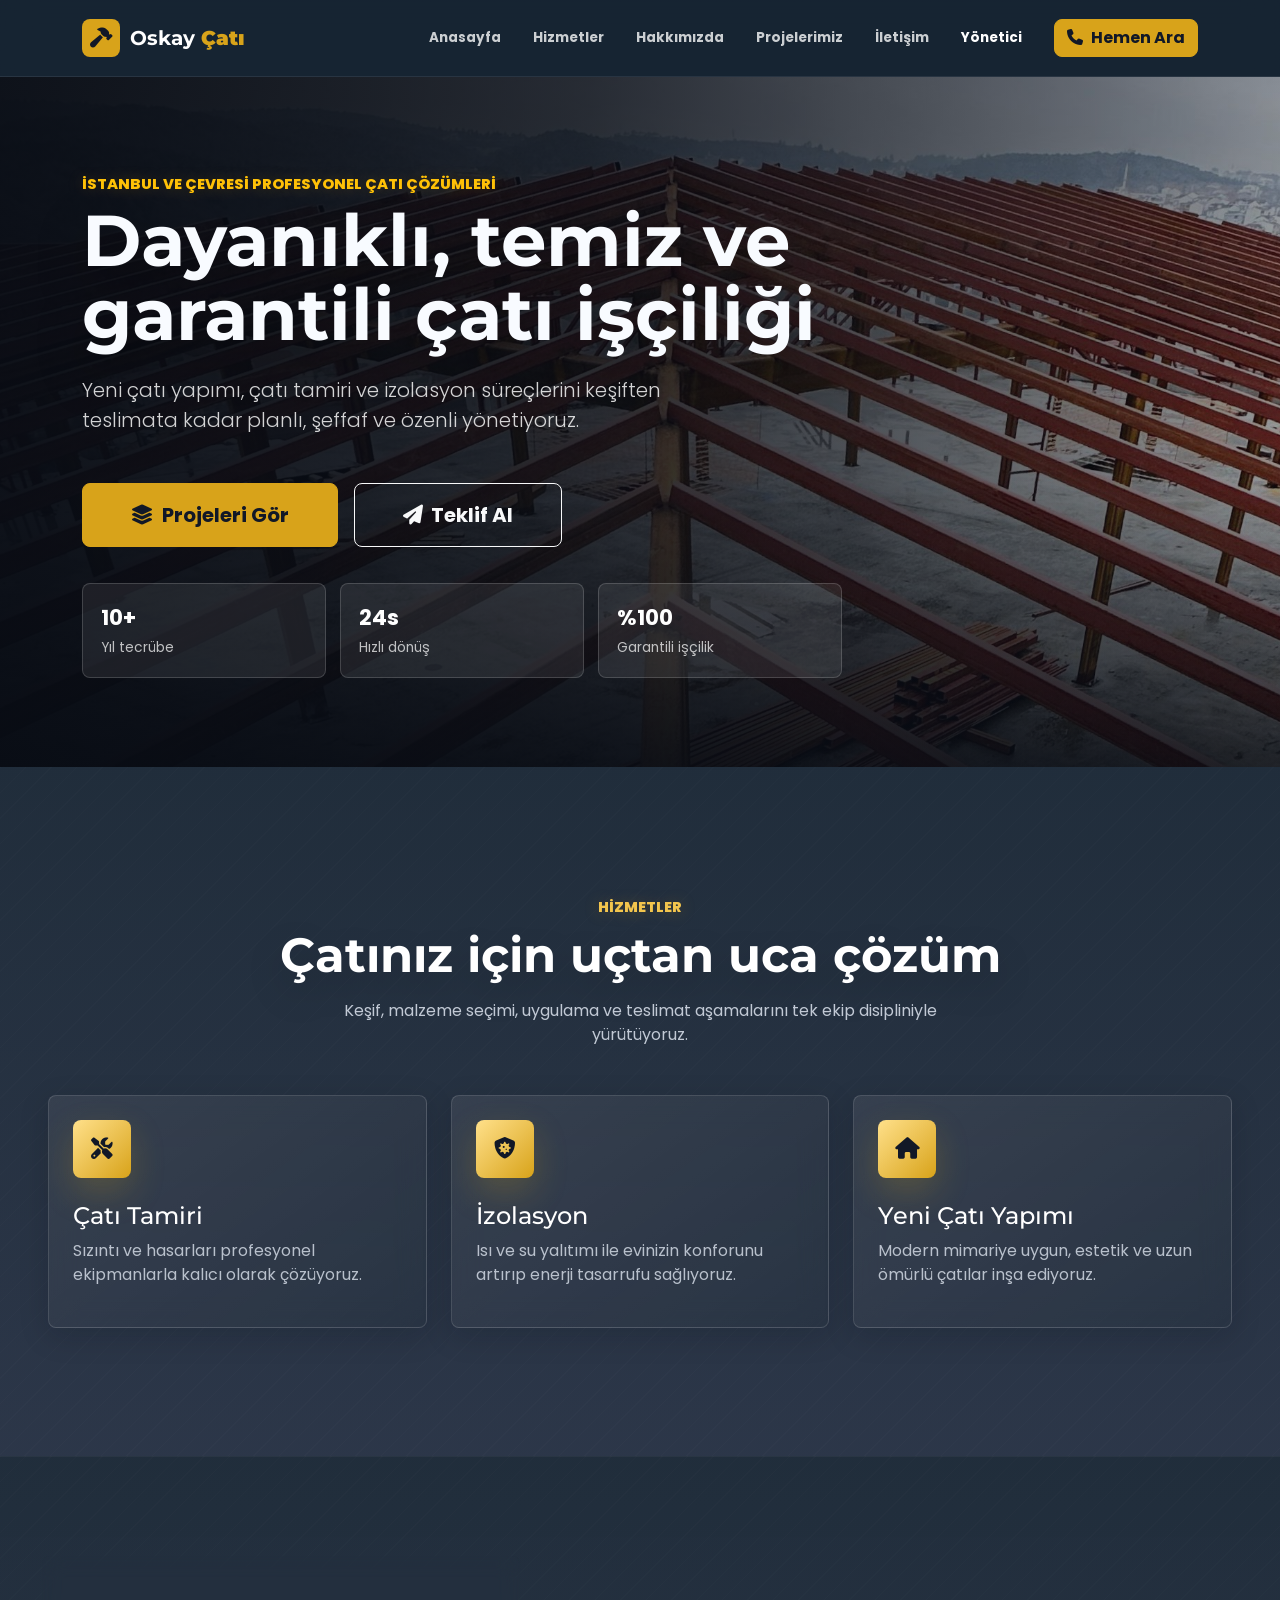
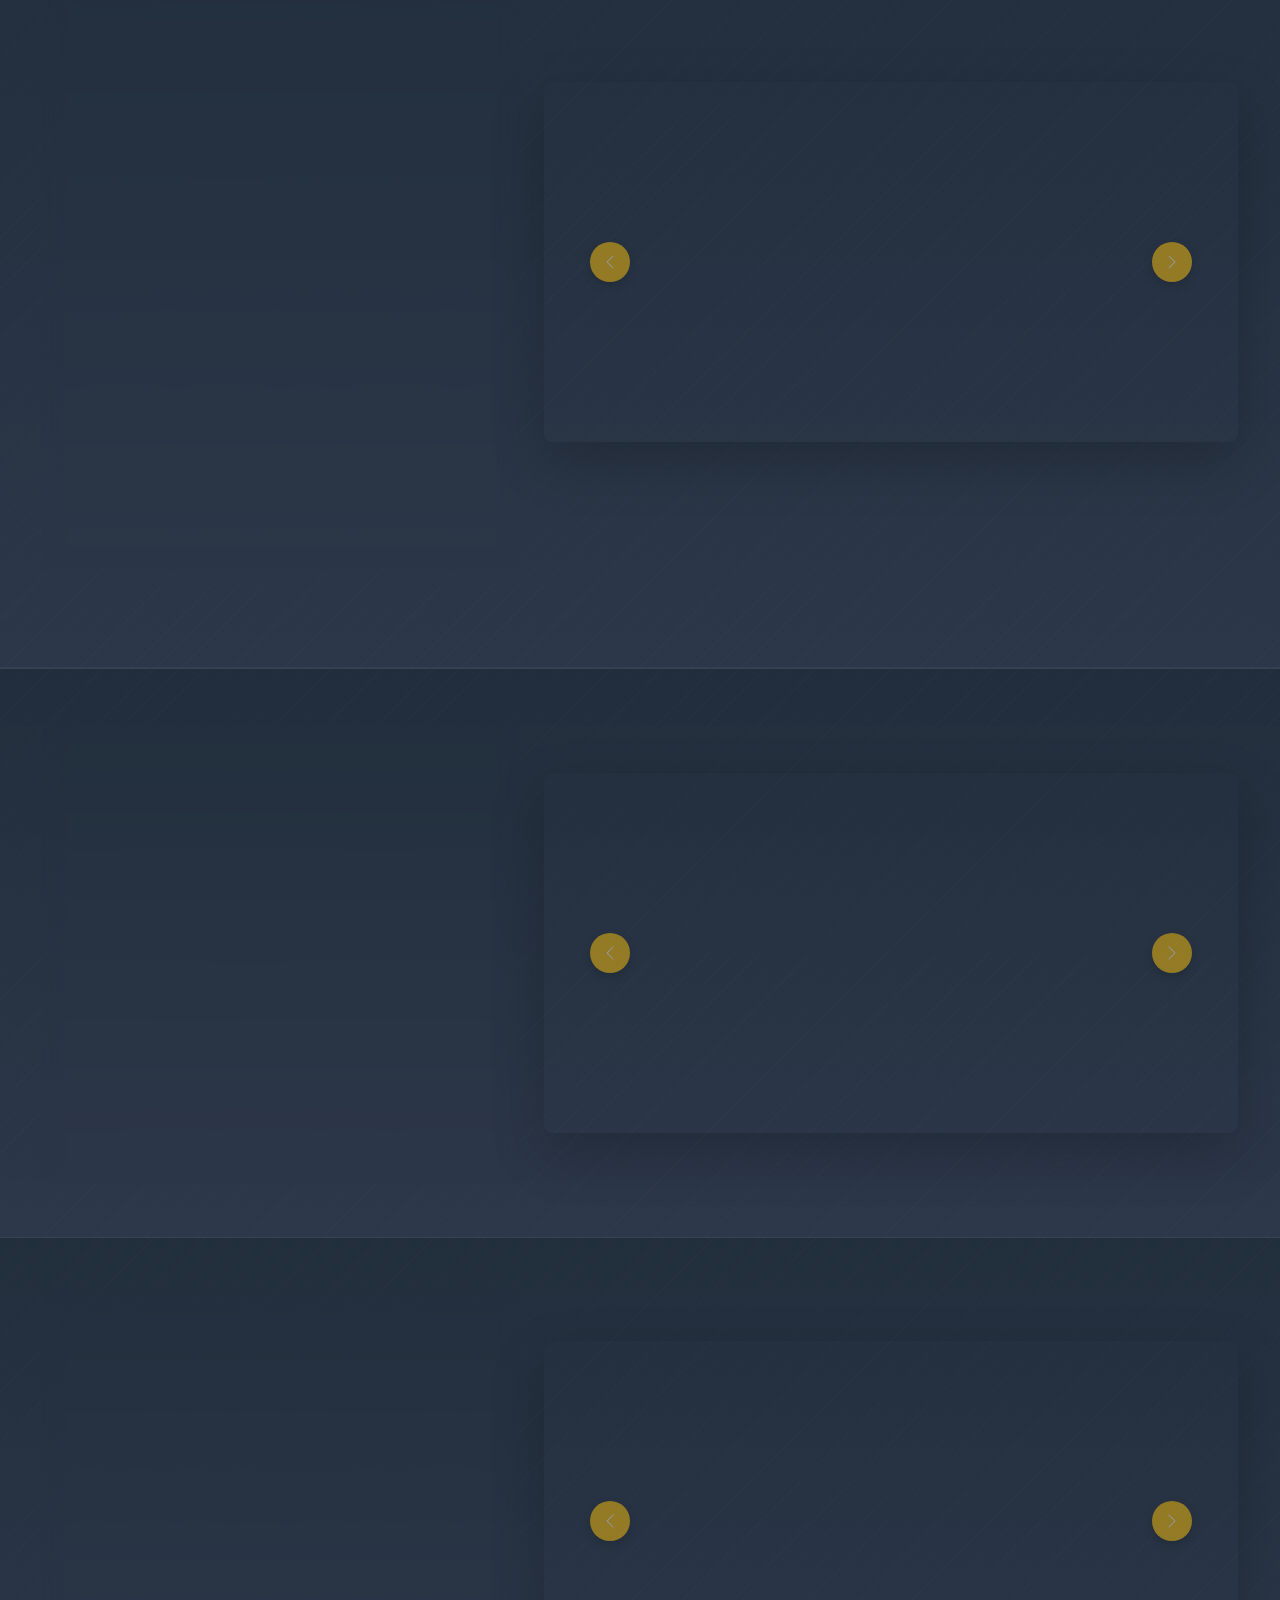
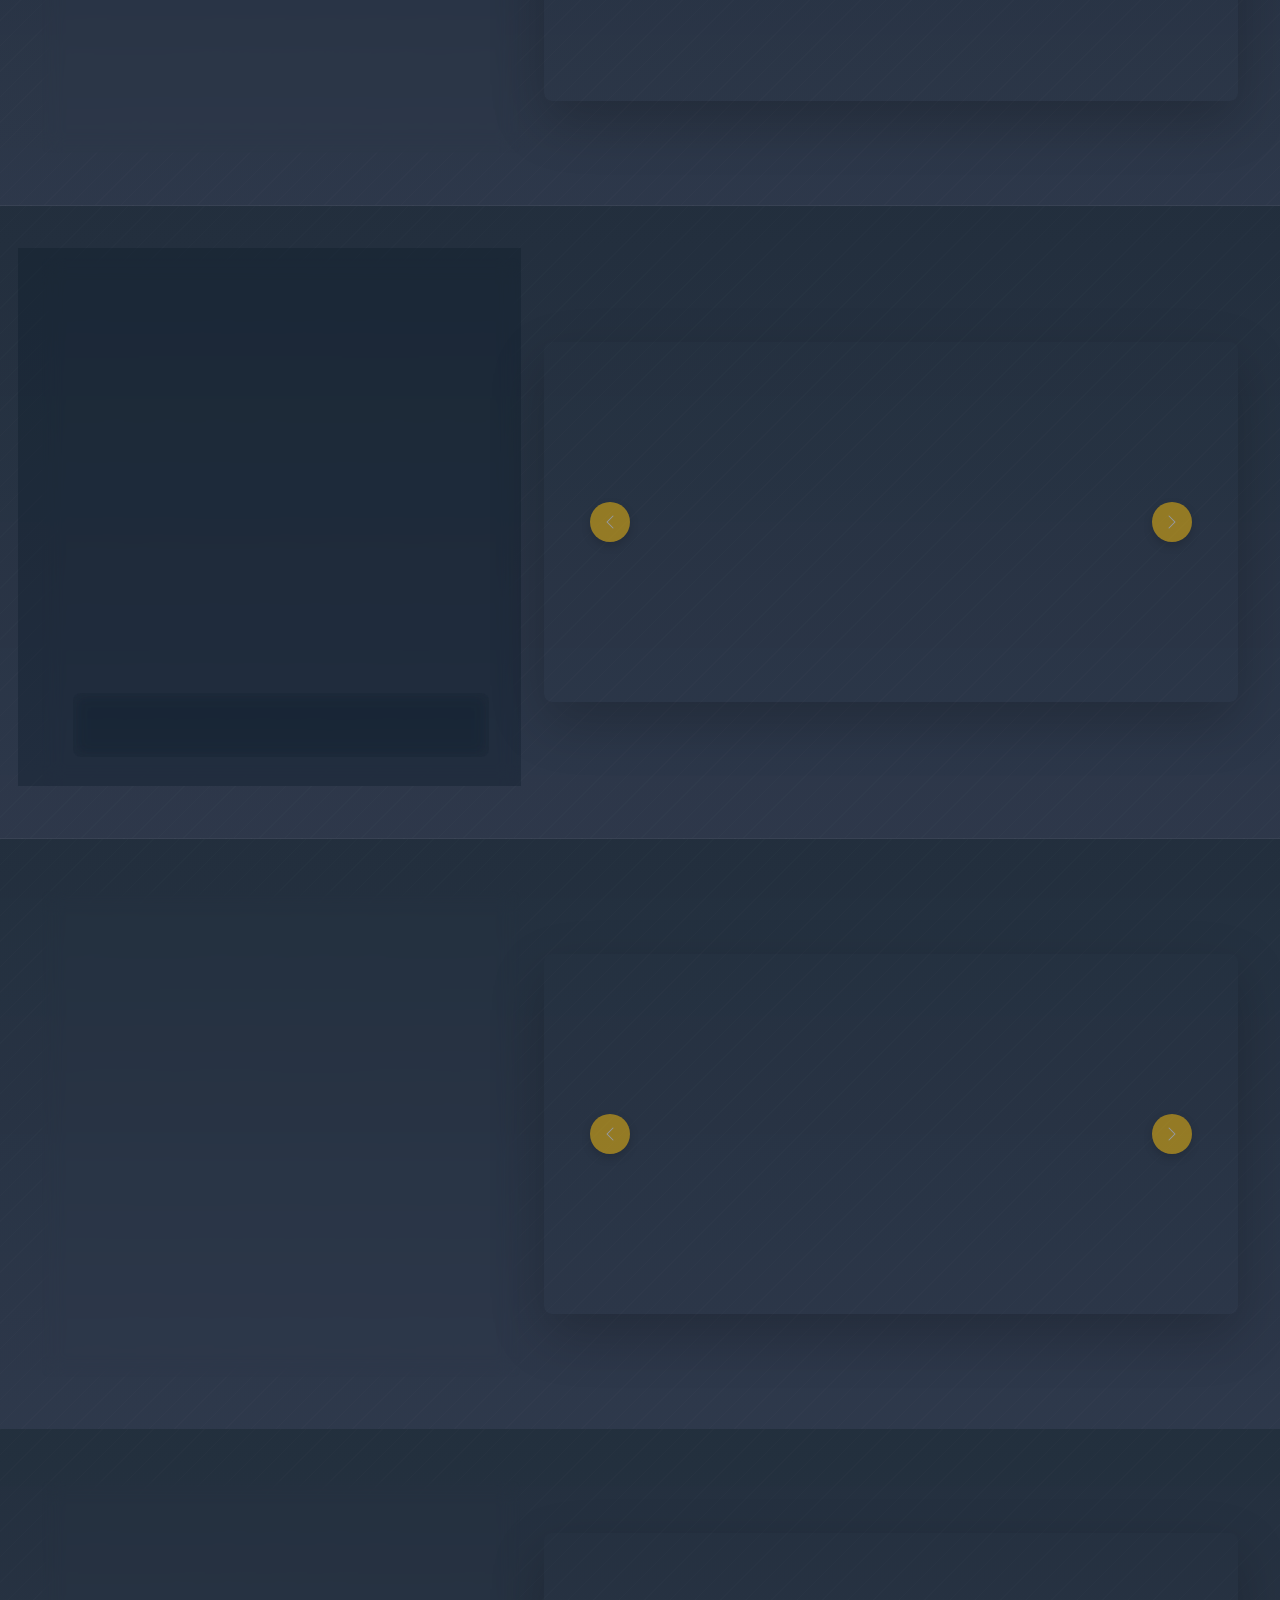
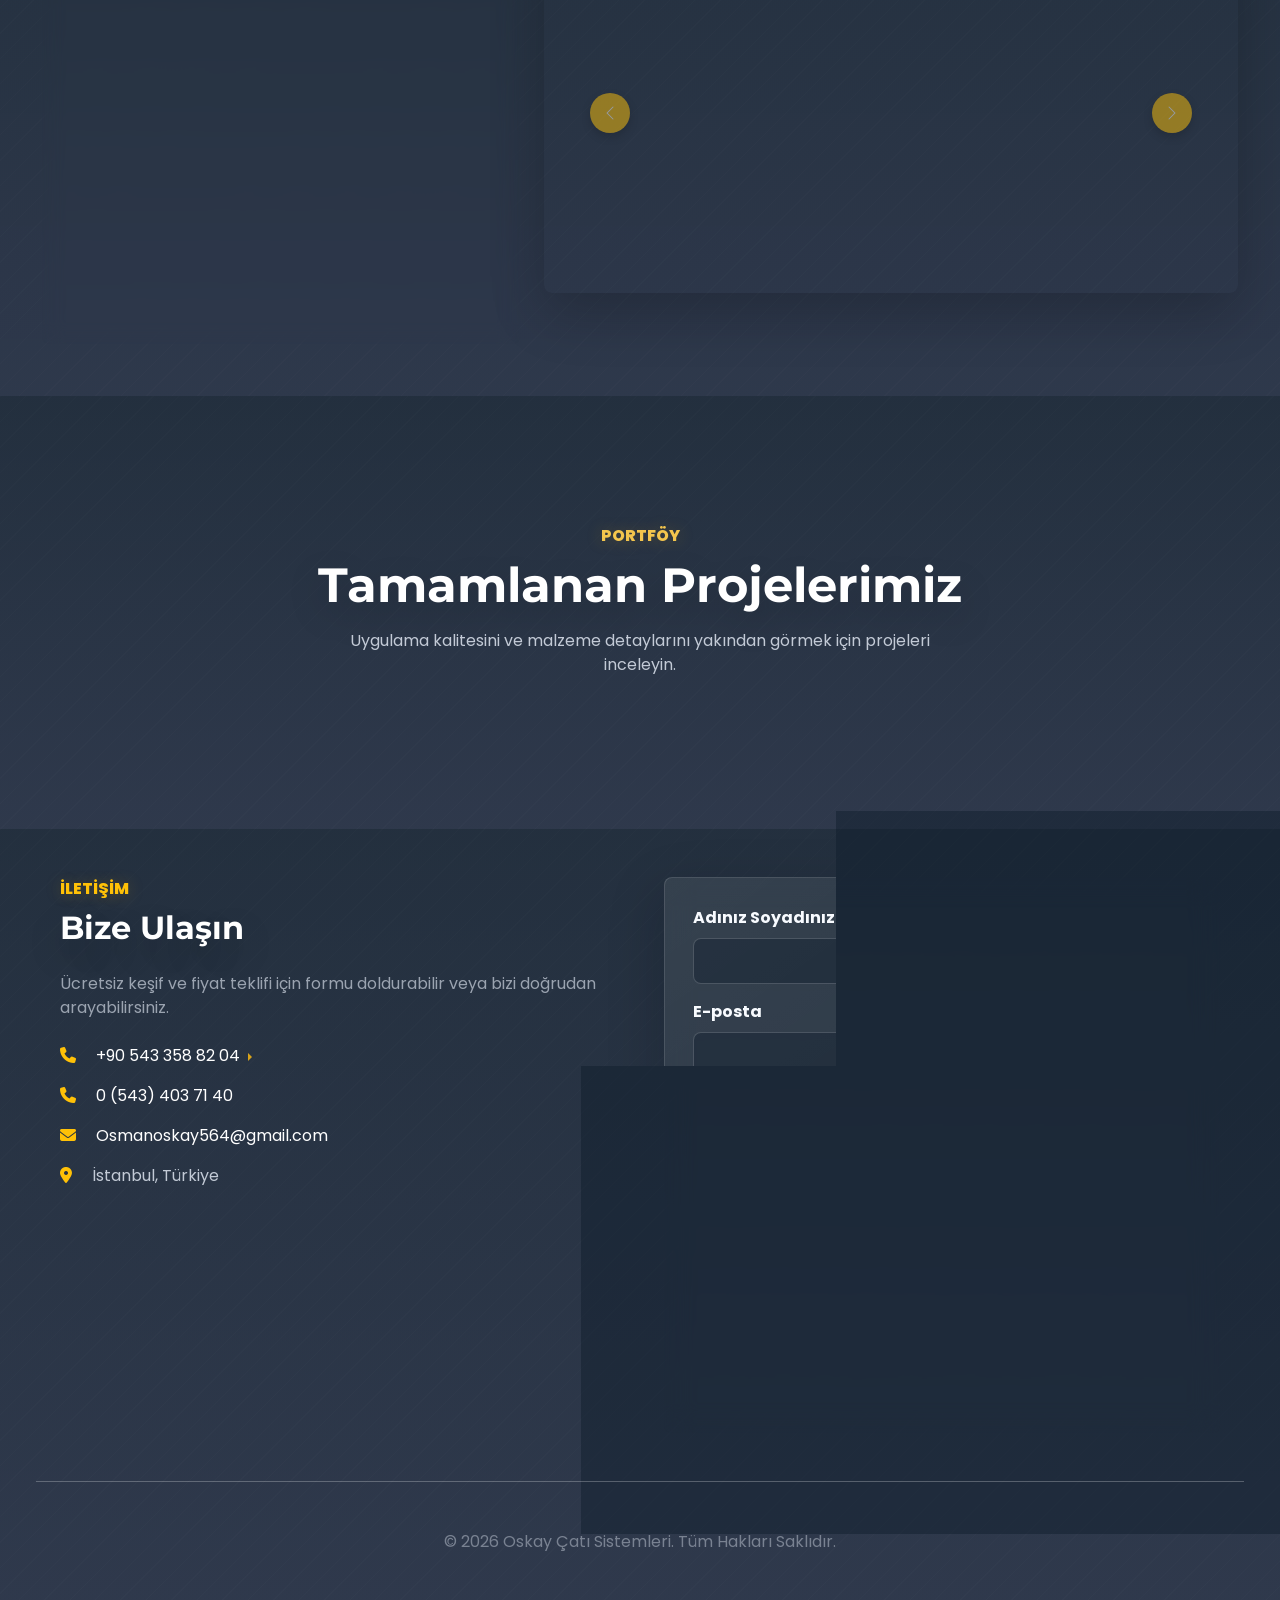
==== commit 625f136f: "Fix admin gallery drag sorting" ====
--- a/index.html
+++ b/index.html
@@ -53,7 +53,7 @@
     <!-- Font Awesome (İkonlar) -->
     <link rel="stylesheet" href="https://cdnjs.cloudflare.com/ajax/libs/font-awesome/6.4.2/css/all.min.css">
     <!-- Özel CSS -->
-    <link rel="stylesheet" href="style.css?v=20260521-33">
+    <link rel="stylesheet" href="style.css?v=20260521-34">
 </head>
 <body data-bs-spy="scroll" data-bs-target="#mainNav">
 
@@ -729,7 +729,7 @@
             
             if (!res.ok) {
                 console.error("Kış bahçesi klasörü GitHub'da bulunamadı!");
-                return;
+                throw new Error('Kış bahçesi klasörü bulunamadı.');
             }
 
             const files = await res.json();
@@ -834,8 +834,12 @@
         const images = await res.json();
         if (!Array.isArray(images) || images.length === 0) return;
 
+        const existingSrcs = new Set(Array.from(container.querySelectorAll('img')).map(img => img.getAttribute('src')));
+        const newImages = images.filter(img => img.img && !existingSrcs.has(img.img));
+        if (newImages.length === 0) return;
+
         const hasActive = !!container.querySelector('.carousel-item.active');
-        container.insertAdjacentHTML('beforeend', images.map((img, index) => `
+        container.insertAdjacentHTML('beforeend', newImages.map((img, index) => `
             <div class="carousel-item ${!hasActive && index === 0 ? 'active' : ''}">
                 <img src="${img.img}" class="polyester-main-img" alt="${altText}">
             </div>
@@ -1120,6 +1124,14 @@
         kenet: 'Kenet Çatı'
     };
 
+    const galleryFolders = {
+        polyester: 'polyster_resimler',
+        winter: 'kisbahceleri_merdiven',
+        steel: 'celik_konstruksiyon',
+        door: 'celik_kapilar',
+        kenet: 'kenet_cati'
+    };
+
     function renderAdminImageCard({ id, img, alt, label, deleteAction }) {
         const safeImg = escapeHTML(img || '');
         const safeAlt = escapeHTML(alt || 'Admin görseli');
@@ -1129,7 +1141,7 @@
             <div class="col-md-4 admin-sort-item" data-id="${id}">
                 <div class="admin-thumb sortable-thumb admin-image-card">
                     <span class="drag-handle" title="Sürükle ve sırala"><i class="fas fa-grip-vertical"></i></span>
-                    <img src="${safeImg}" alt="${safeAlt}" onclick="viewImage(this.getAttribute('src'))">
+                    <img src="${safeImg}" alt="${safeAlt}">
                     <div class="admin-thumb-meta">
                         <strong>${safeLabel}</strong>
                         <small>${safeImg}</small>
@@ -1140,6 +1152,43 @@
                 </div>
             </div>
         `;
+    }
+
+    async function fetchGithubGalleryImages(category) {
+        const folder = galleryFolders[category];
+        if (!folder) return [];
+
+        try {
+            const res = await fetch(`https://api.github.com/repos/oskay6534/oskay-cati/contents/${folder}`);
+            if (!res.ok) return [];
+            const files = await res.json();
+            if (!Array.isArray(files)) return [];
+            return files
+                .filter(file => file.name && file.name.match(/\.(jpg|jpeg|png|webp|gif)$/i))
+                .map(file => file.download_url)
+                .filter(Boolean);
+        } catch (err) {
+            return [];
+        }
+    }
+
+    async function syncGithubGalleryImages(category, currentImages) {
+        const githubImages = await fetchGithubGalleryImages(category);
+        if (githubImages.length === 0) return currentImages;
+
+        const existing = new Set((currentImages || []).map(item => item.img));
+        const missing = githubImages.filter(src => !existing.has(src));
+        if (missing.length === 0) return currentImages;
+
+        for (const img of missing) {
+            await apiRequest(`api.php?action=gallery-images&category=${category}`, {
+                method: 'POST',
+                headers: { 'Content-Type': 'application/json' },
+                body: JSON.stringify({ img })
+            });
+        }
+
+        return apiRequest(`api.php?action=gallery-images&category=${category}`);
     }
 
     async function loadGalleryAdminList() {
@@ -1150,7 +1199,8 @@
 
         const category = select.value;
         try {
-            const images = await apiRequest(`api.php?action=gallery-images&category=${category}`);
+            let images = await apiRequest(`api.php?action=gallery-images&category=${category}`);
+            images = await syncGithubGalleryImages(category, images);
             list.innerHTML = images.length ? images.map(img => `
                 ${renderAdminImageCard({
                     id: img.id,
@@ -1211,11 +1261,13 @@
         let moved = false;
 
         container.querySelectorAll(itemSelector).forEach(item => {
-            item.setAttribute('draggable', 'false');
-            const handle = item.querySelector('.drag-handle') || item;
-            handle.setAttribute('draggable', 'true');
-
-            handle.addEventListener('dragstart', (event) => {
+            item.setAttribute('draggable', 'true');
+
+            item.addEventListener('dragstart', (event) => {
+                if (event.target.closest('input, textarea, select, button, a')) {
+                    event.preventDefault();
+                    return;
+                }
                 dragged = item;
                 moved = false;
                 item.classList.add('is-dragging');
@@ -1223,7 +1275,7 @@
                 event.dataTransfer.setData('text/plain', item.dataset.id || '');
             });
 
-            handle.addEventListener('dragend', async () => {
+            item.addEventListener('dragend', async () => {
                 item.classList.remove('is-dragging');
                 const shouldSave = moved;
                 dragged = null;
--- a/style.css
+++ b/style.css
@@ -868,6 +868,12 @@
     cursor: grab;
 }
 
+.admin-sort-item img,
+.admin-image-card,
+body.admin-logged-in #projectsContainer .project-card {
+    cursor: grab !important;
+}
+
 .admin-sort-item.is-dragging {
     opacity: 0.55;
 }
@@ -946,7 +952,7 @@
     height: 210px !important;
     min-height: 210px;
     object-fit: cover;
-    cursor: zoom-in;
+    cursor: grab !important;
 }
 
 .admin-thumb-meta {
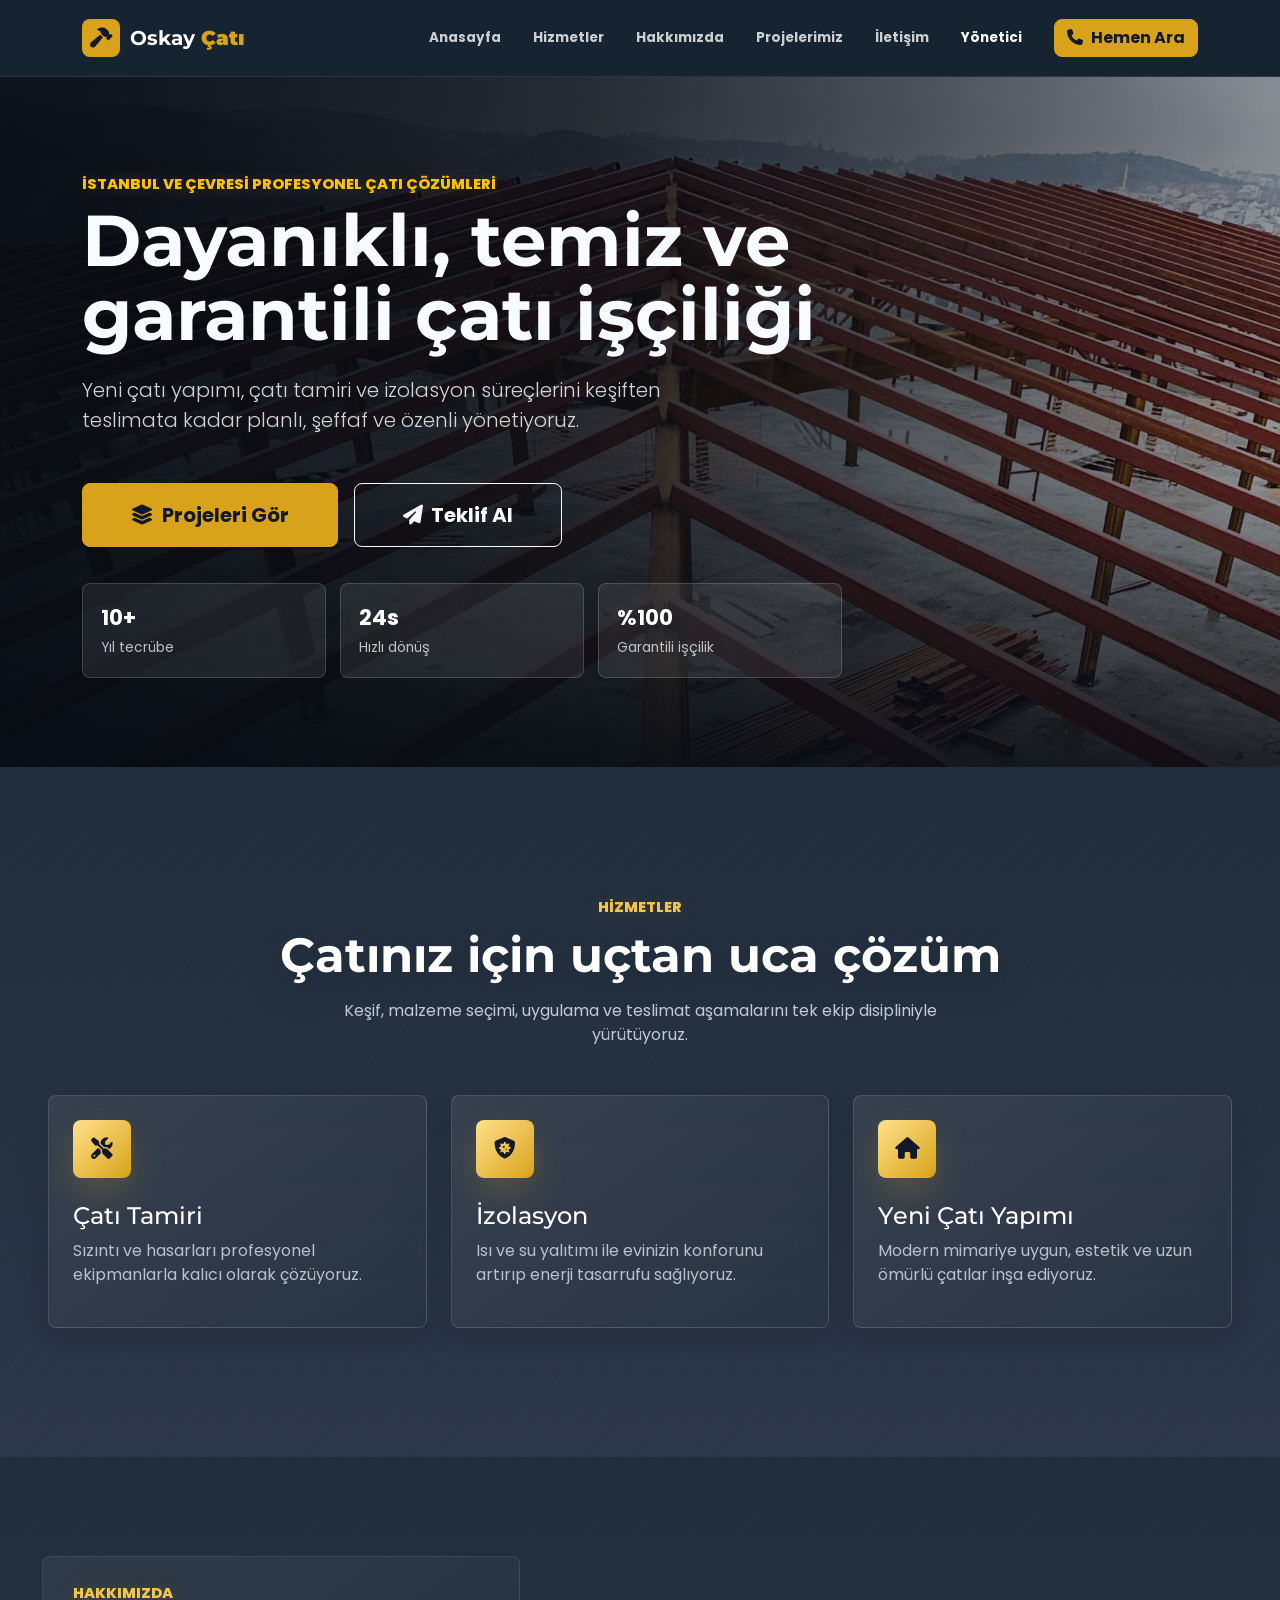
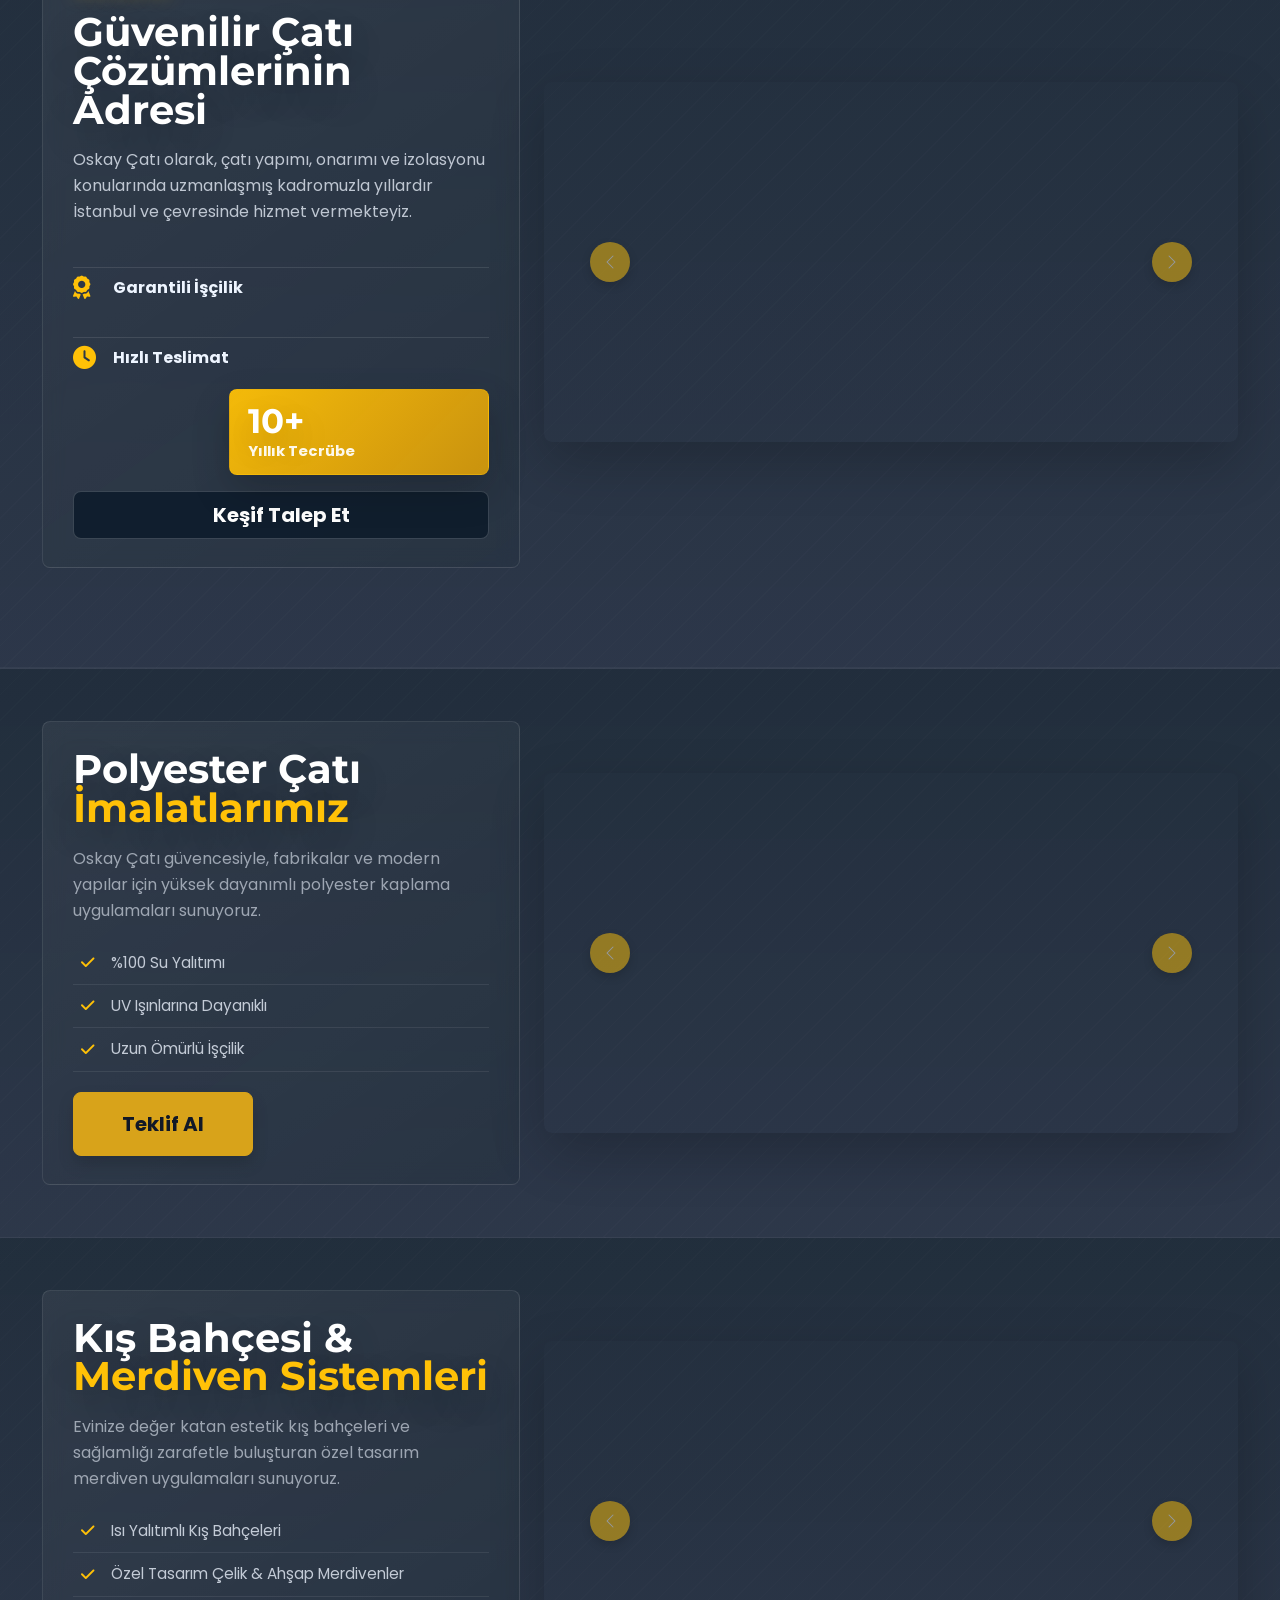
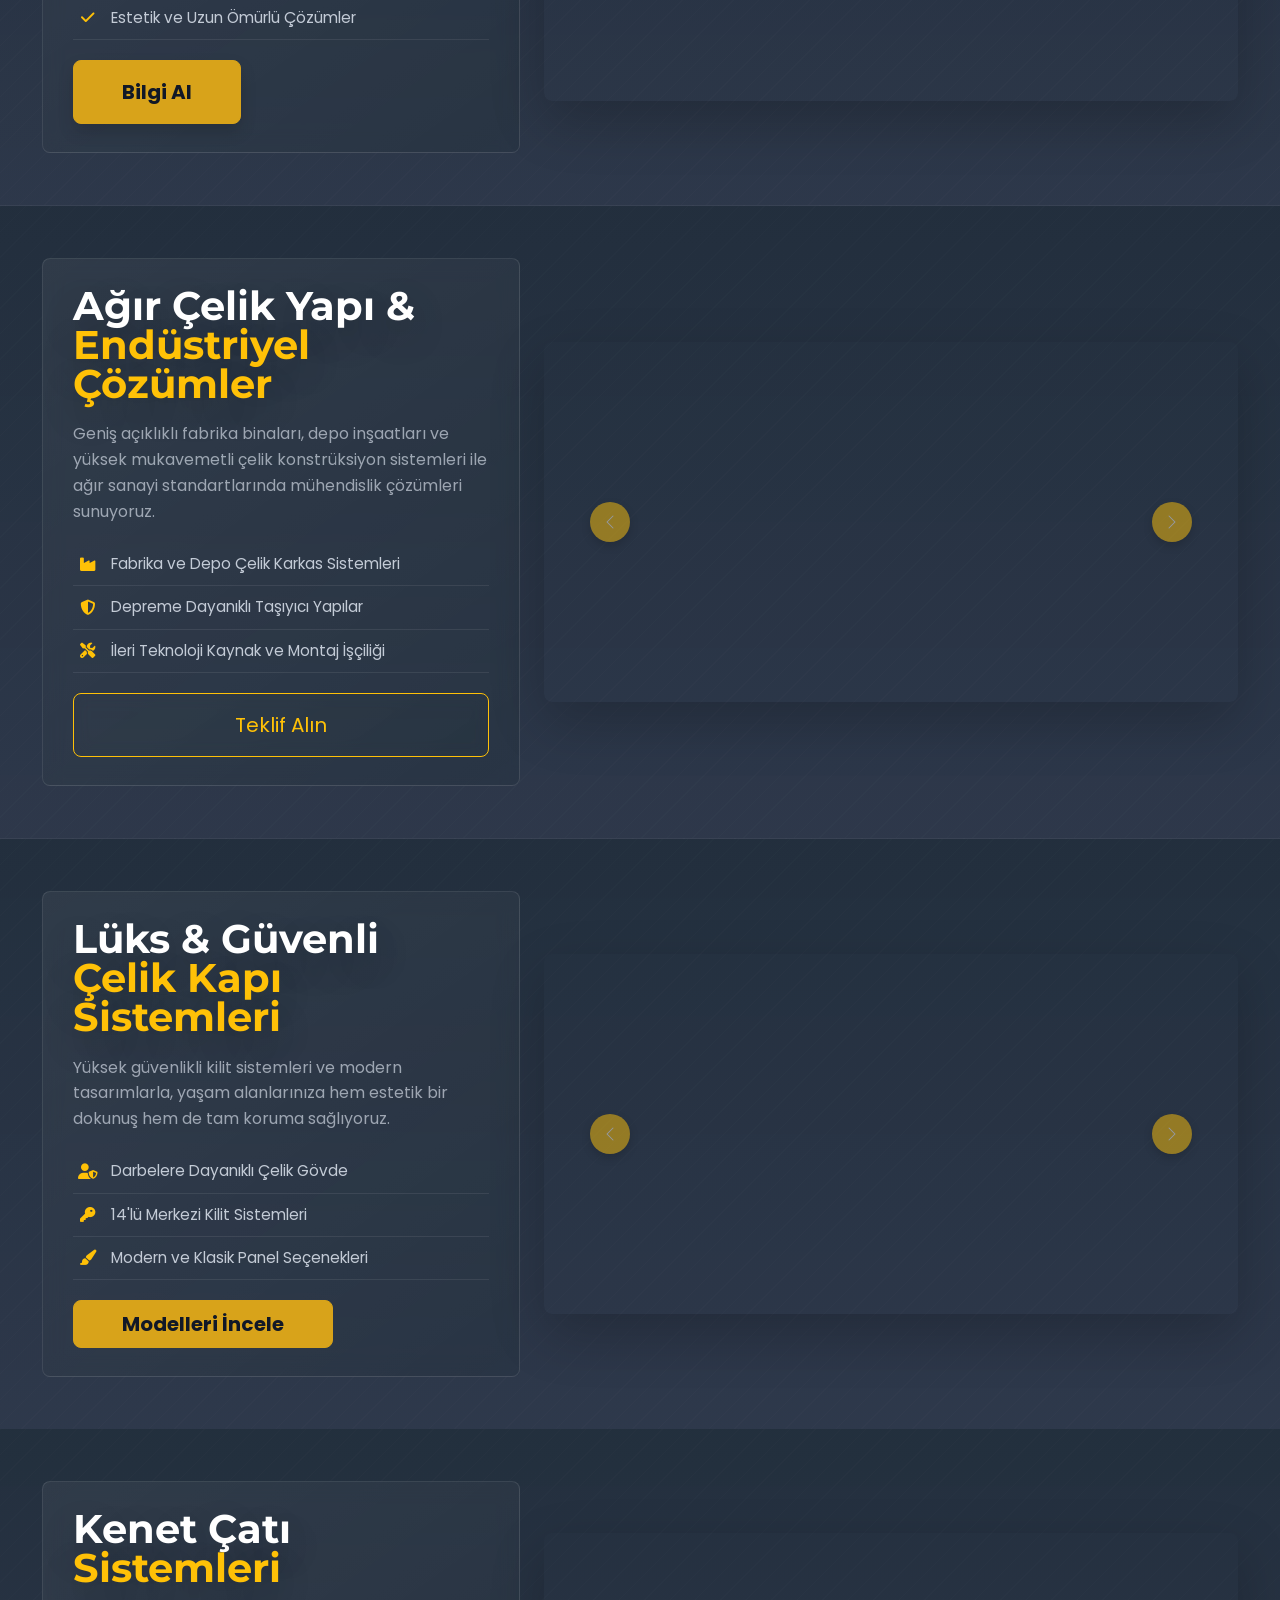
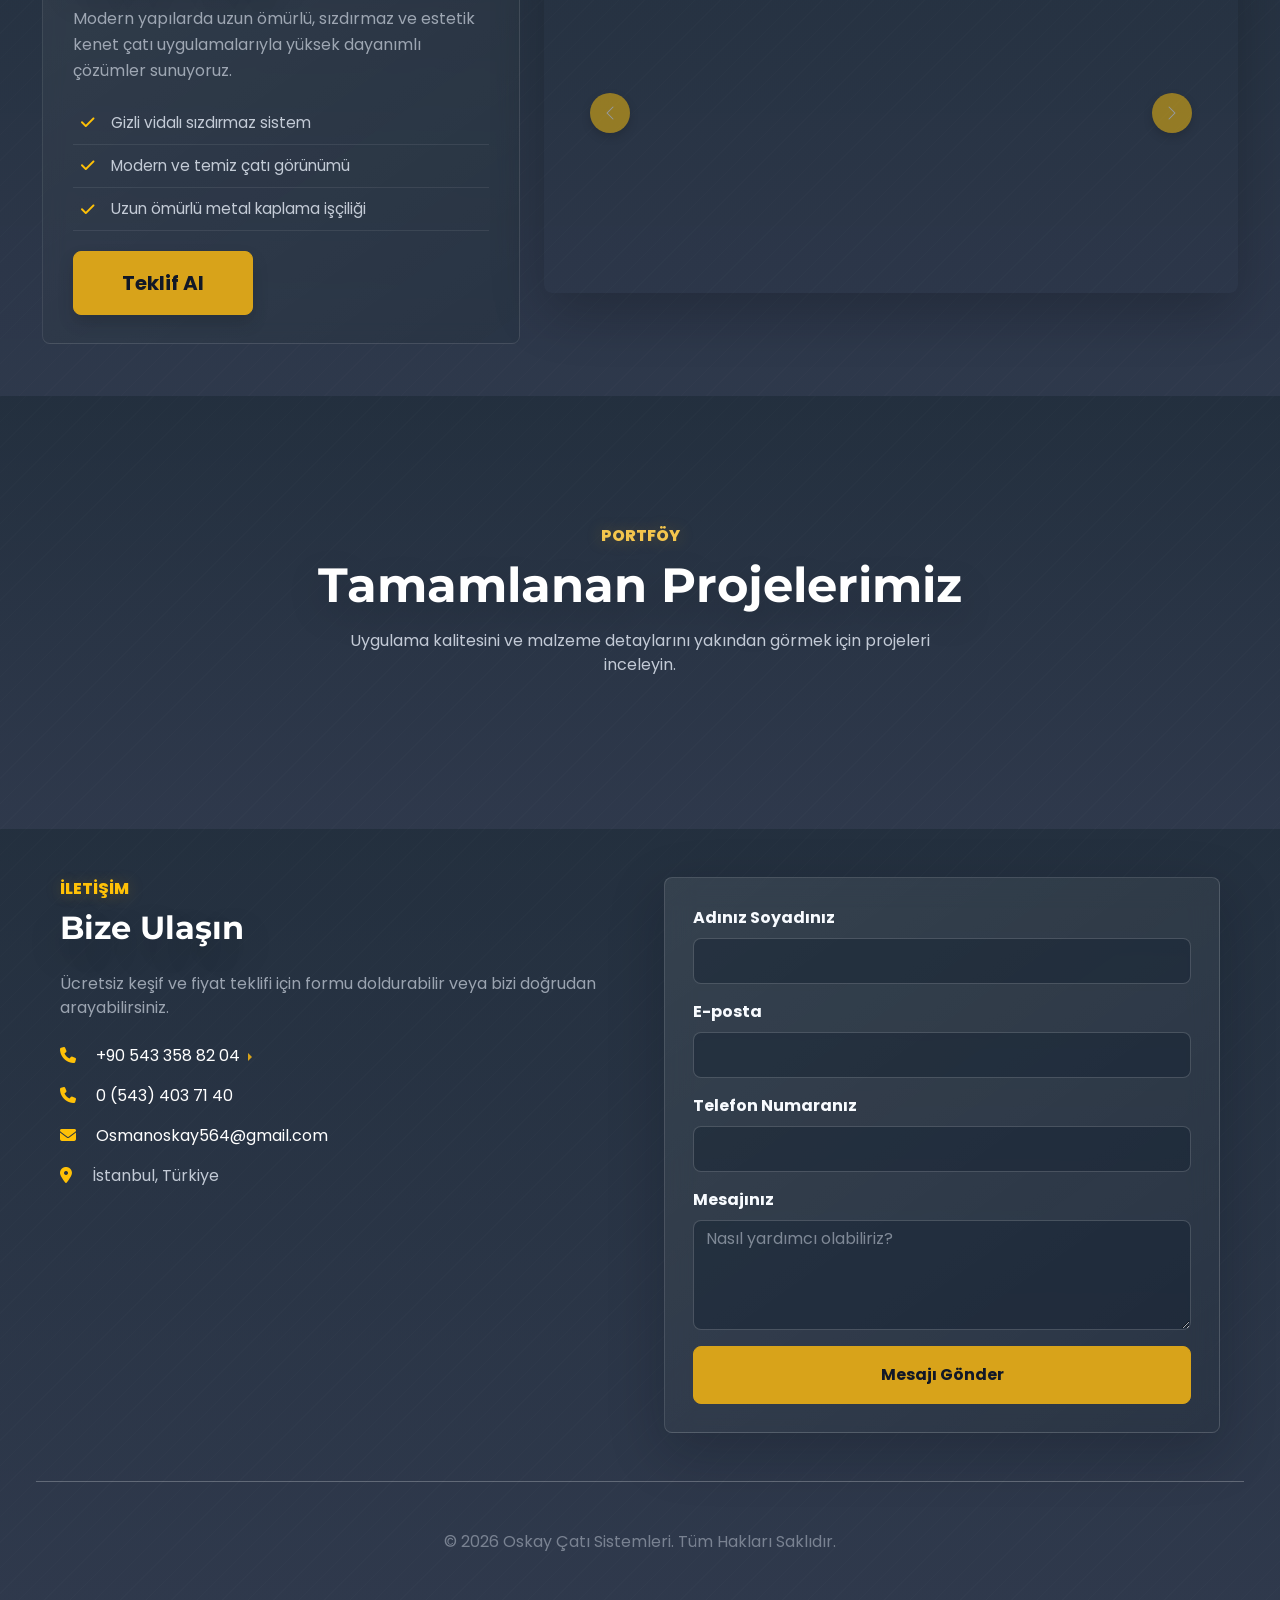
==== commit 4343c114: "Improve local SEO metadata" ====
--- a/index.html
+++ b/index.html
@@ -3,10 +3,14 @@
 <head>
     <meta charset="UTF-8">
     <meta name="viewport" content="width=device-width, initial-scale=1.0">
-    <title>Oskay Çatı Sistemleri | İstanbul Çatı Tamiri ve İzolasyon Ustası</title>
-    <meta name="description" content="İstanbul'da profesyonel çatı tamiri, izolasyon ve yeni çatı yapımı hizmetleri. 10 yıllık tecrübe ile garantili işçilik. Ücretsiz keşif için hemen arayın!">
-    <meta name="keywords" content="çatı tamiri, istanbul çatı ustası, çatı izolasyon, yeni çatı yapımı, çelik çatı, oskay çatı">
+    <title>İstanbul Çatı Tamiri, Çatı Yapımı ve Bakımı | Oskay Çatı</title>
+    <meta name="description" content="İstanbul çatı tamiri, yeni çatı yapımı, çatı bakımı, izolasyon, kenet çatı ve çelik çatı uygulamaları. Oskay Çatı ile ücretsiz keşif ve garantili işçilik.">
+    <meta name="keywords" content="istanbul çatı, istanbul çatı yapımı, istanbul çatı tamiri, çatı bakımı istanbul, çatı tamiri, çatı ustası istanbul, çatı izolasyon, kenet çatı, çelik çatı, oskay çatı">
     <meta name="author" content="Oskay Çatı Sistemleri">
+    <meta name="robots" content="index, follow, max-image-preview:large">
+    <meta name="theme-color" content="#0d1b2a">
+    <meta name="geo.region" content="TR-34">
+    <meta name="geo.placename" content="İstanbul">
     <link rel="canonical" href="https://www.oskaycati.com/">
     <link rel="icon" href="/favicon.svg" type="image/svg+xml">
     <link rel="shortcut icon" href="/favicon.svg" type="image/svg+xml">
@@ -14,35 +18,69 @@
 
     <!-- Open Graph / Facebook -->
     <meta property="og:type" content="website">
+    <meta property="og:locale" content="tr_TR">
     <meta property="og:url" content="https://www.oskaycati.com/">
-    <meta property="og:title" content="Oskay Çatı Sistemleri | İstanbul Çatı Tamiri">
-    <meta property="og:description" content="Profesyonel çatı çözümleri, tamir ve izolasyon hizmetleri.">
+    <meta property="og:site_name" content="Oskay Çatı Sistemleri">
+    <meta property="og:title" content="İstanbul Çatı Tamiri ve Çatı Yapımı | Oskay Çatı">
+    <meta property="og:description" content="İstanbul ve çevresinde çatı tamiri, çatı yapımı, bakım, izolasyon, kenet çatı ve çelik çatı uygulamaları.">
     <meta property="og:image" content="https://www.oskaycati.com/img/9.jpg">
+    <meta property="og:image:alt" content="İstanbul çatı tamiri ve çatı yapımı uygulaması">
+    <meta name="twitter:card" content="summary_large_image">
+    <meta name="twitter:title" content="İstanbul Çatı Tamiri ve Çatı Yapımı | Oskay Çatı">
+    <meta name="twitter:description" content="İstanbul çatı tamiri, çatı yapımı, bakım ve izolasyon hizmetleri için Oskay Çatı.">
+    <meta name="twitter:image" content="https://www.oskaycati.com/img/9.jpg">
     
     <!-- JSON-LD Yapılandırılmış Veri (Google için İşletme Bilgisi) -->
     <script type="application/ld+json">
     {
       "@context": "https://schema.org",
-      "@type": "LocalBusiness",
-      "name": "Oskay Çatı Sistemleri",
-      "image": "https://www.oskaycati.com/img/9.jpg",
-      "@id": "",
-      "url": "https://www.oskaycati.com/",
-      "telephone": "+905433588204",
-      "address": {
-        "@type": "PostalAddress",
-        "streetAddress": "İstanbul",
-        "addressLocality": "İstanbul",
-        "addressCountry": "TR"
-      },
-      "openingHoursSpecification": {
-        "@type": "OpeningHoursSpecification",
-        "dayOfWeek": [
-          "Monday", "Tuesday", "Wednesday", "Thursday", "Friday", "Saturday"
-        ],
-        "opens": "08:00",
-        "closes": "20:00"
-      }
+      "@graph": [
+        {
+          "@type": "RoofingContractor",
+          "@id": "https://www.oskaycati.com/#business",
+          "name": "Oskay Çatı Sistemleri",
+          "url": "https://www.oskaycati.com/",
+          "image": "https://www.oskaycati.com/img/9.jpg",
+          "logo": "https://www.oskaycati.com/favicon.svg",
+          "description": "İstanbul'da çatı tamiri, çatı yapımı, çatı bakımı, izolasyon, kenet çatı ve çelik çatı uygulamaları.",
+          "telephone": ["+905433588204", "+905434037140"],
+          "priceRange": "$$",
+          "areaServed": [
+            { "@type": "City", "name": "İstanbul" },
+            { "@type": "AdministrativeArea", "name": "İstanbul ve çevresi" }
+          ],
+          "address": {
+            "@type": "PostalAddress",
+            "addressLocality": "İstanbul",
+            "addressCountry": "TR"
+          },
+          "openingHoursSpecification": {
+            "@type": "OpeningHoursSpecification",
+            "dayOfWeek": ["Monday", "Tuesday", "Wednesday", "Thursday", "Friday", "Saturday"],
+            "opens": "08:00",
+            "closes": "20:00"
+          },
+          "hasOfferCatalog": {
+            "@type": "OfferCatalog",
+            "name": "İstanbul Çatı Hizmetleri",
+            "itemListElement": [
+              { "@type": "Offer", "itemOffered": { "@type": "Service", "name": "İstanbul çatı tamiri" } },
+              { "@type": "Offer", "itemOffered": { "@type": "Service", "name": "İstanbul çatı yapımı" } },
+              { "@type": "Offer", "itemOffered": { "@type": "Service", "name": "Çatı bakımı ve izolasyon" } },
+              { "@type": "Offer", "itemOffered": { "@type": "Service", "name": "Kenet çatı uygulaması" } },
+              { "@type": "Offer", "itemOffered": { "@type": "Service", "name": "Çelik çatı ve ağır çelik yapı" } }
+            ]
+          }
+        },
+        {
+          "@type": "WebSite",
+          "@id": "https://www.oskaycati.com/#website",
+          "url": "https://www.oskaycati.com/",
+          "name": "Oskay Çatı Sistemleri",
+          "inLanguage": "tr-TR",
+          "publisher": { "@id": "https://www.oskaycati.com/#business" }
+        }
+      ]
     }
     </script>
 
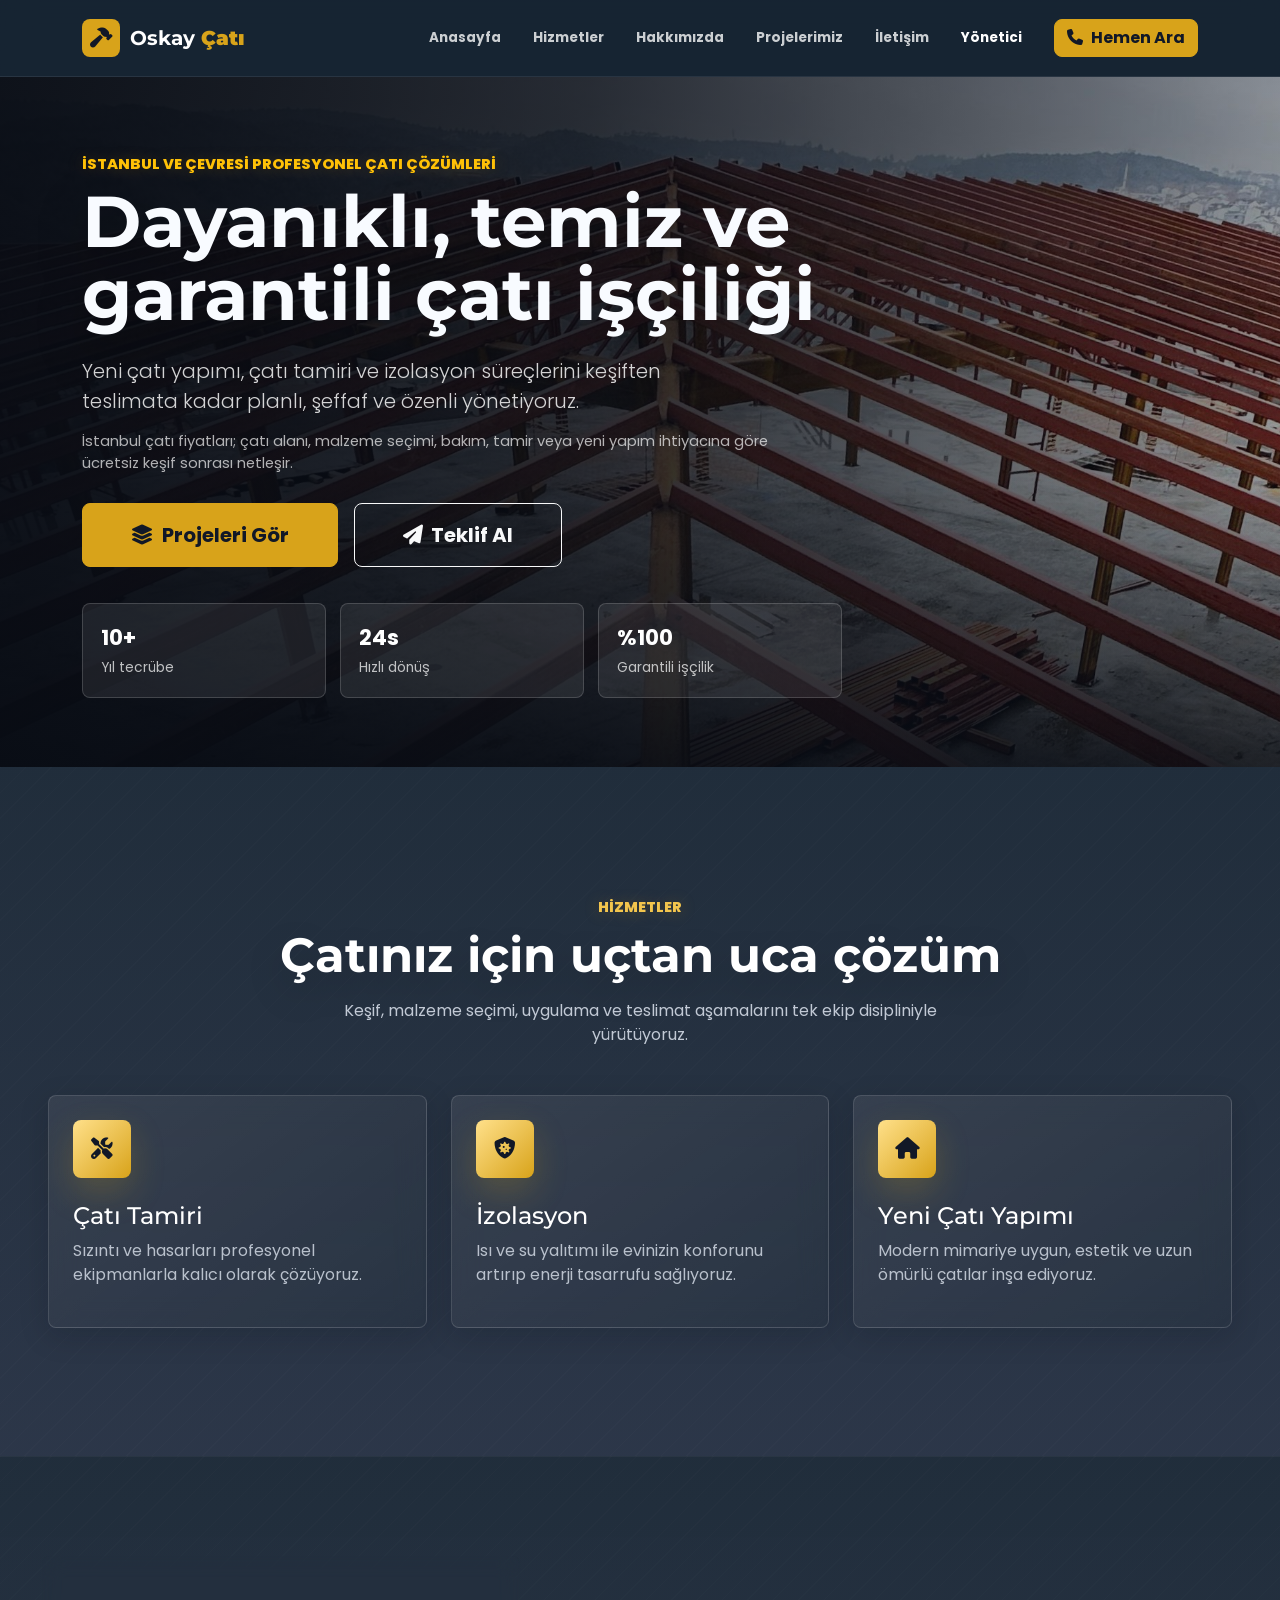
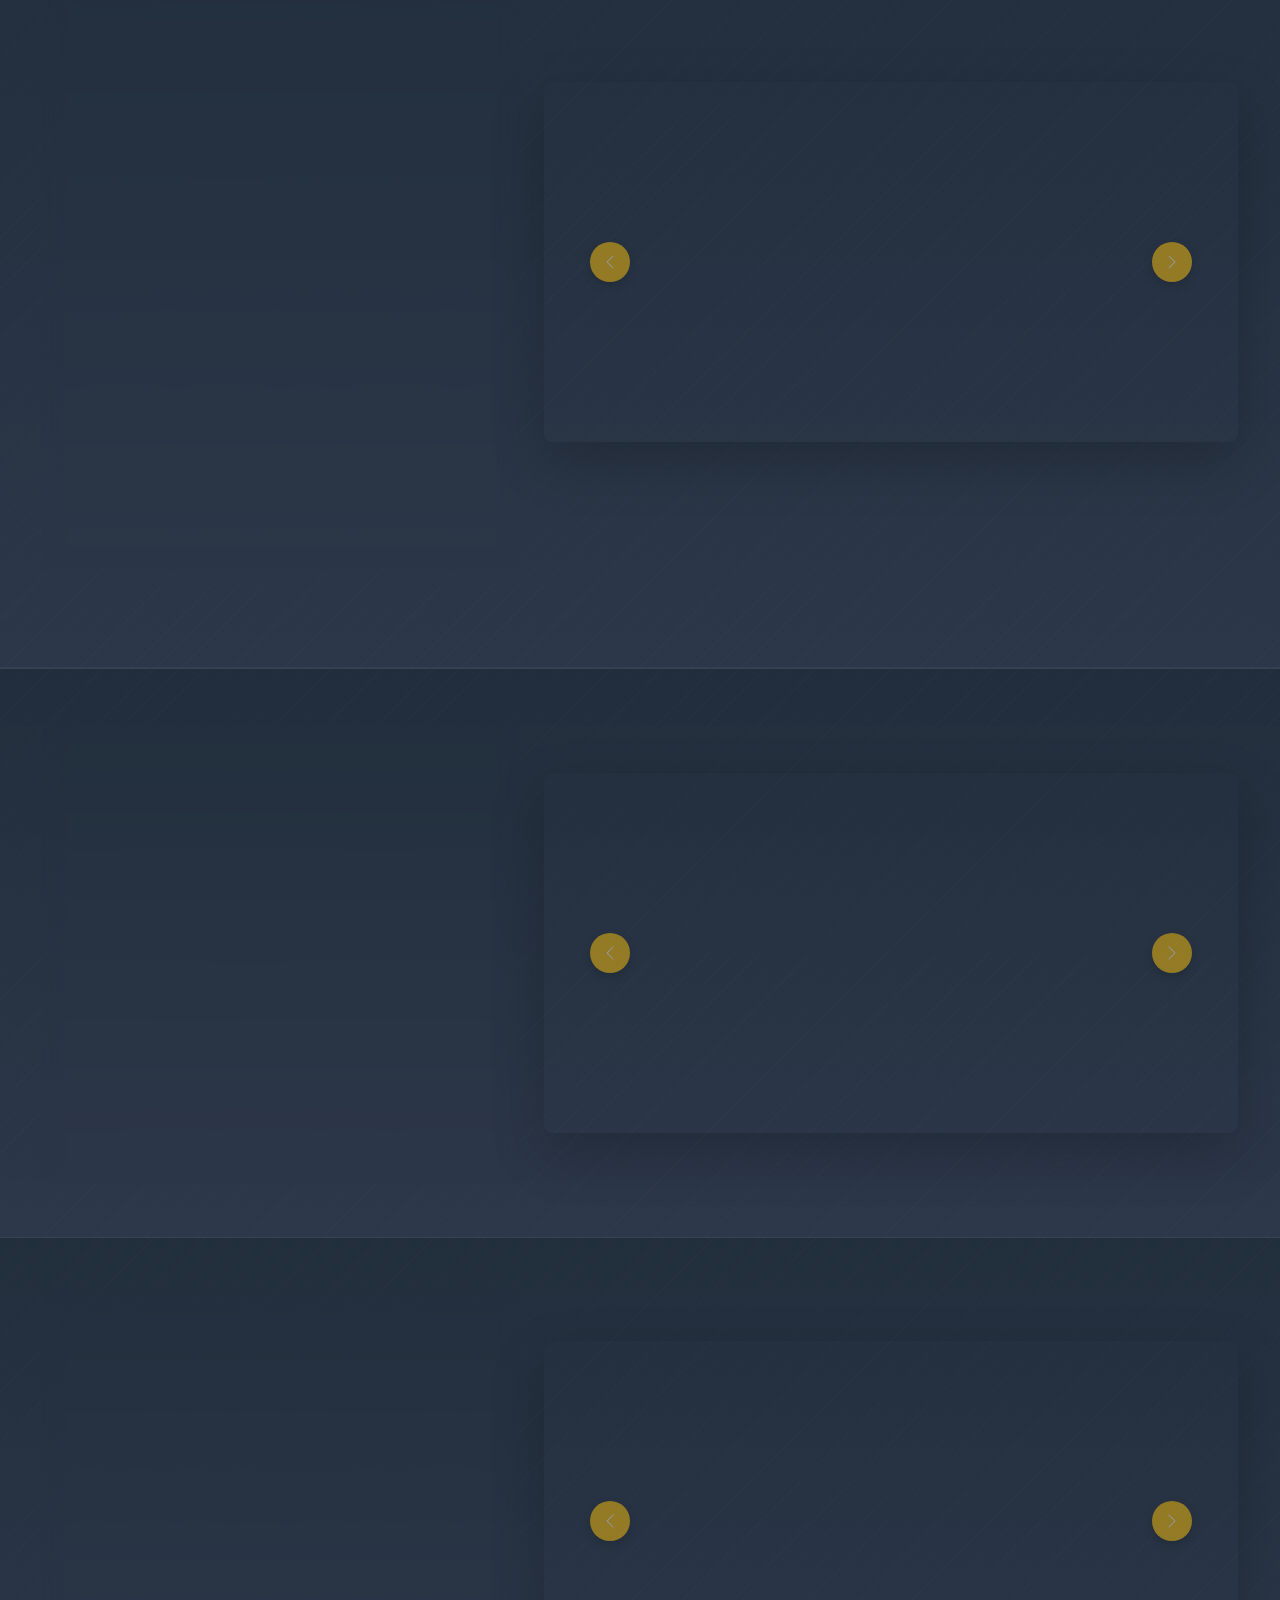
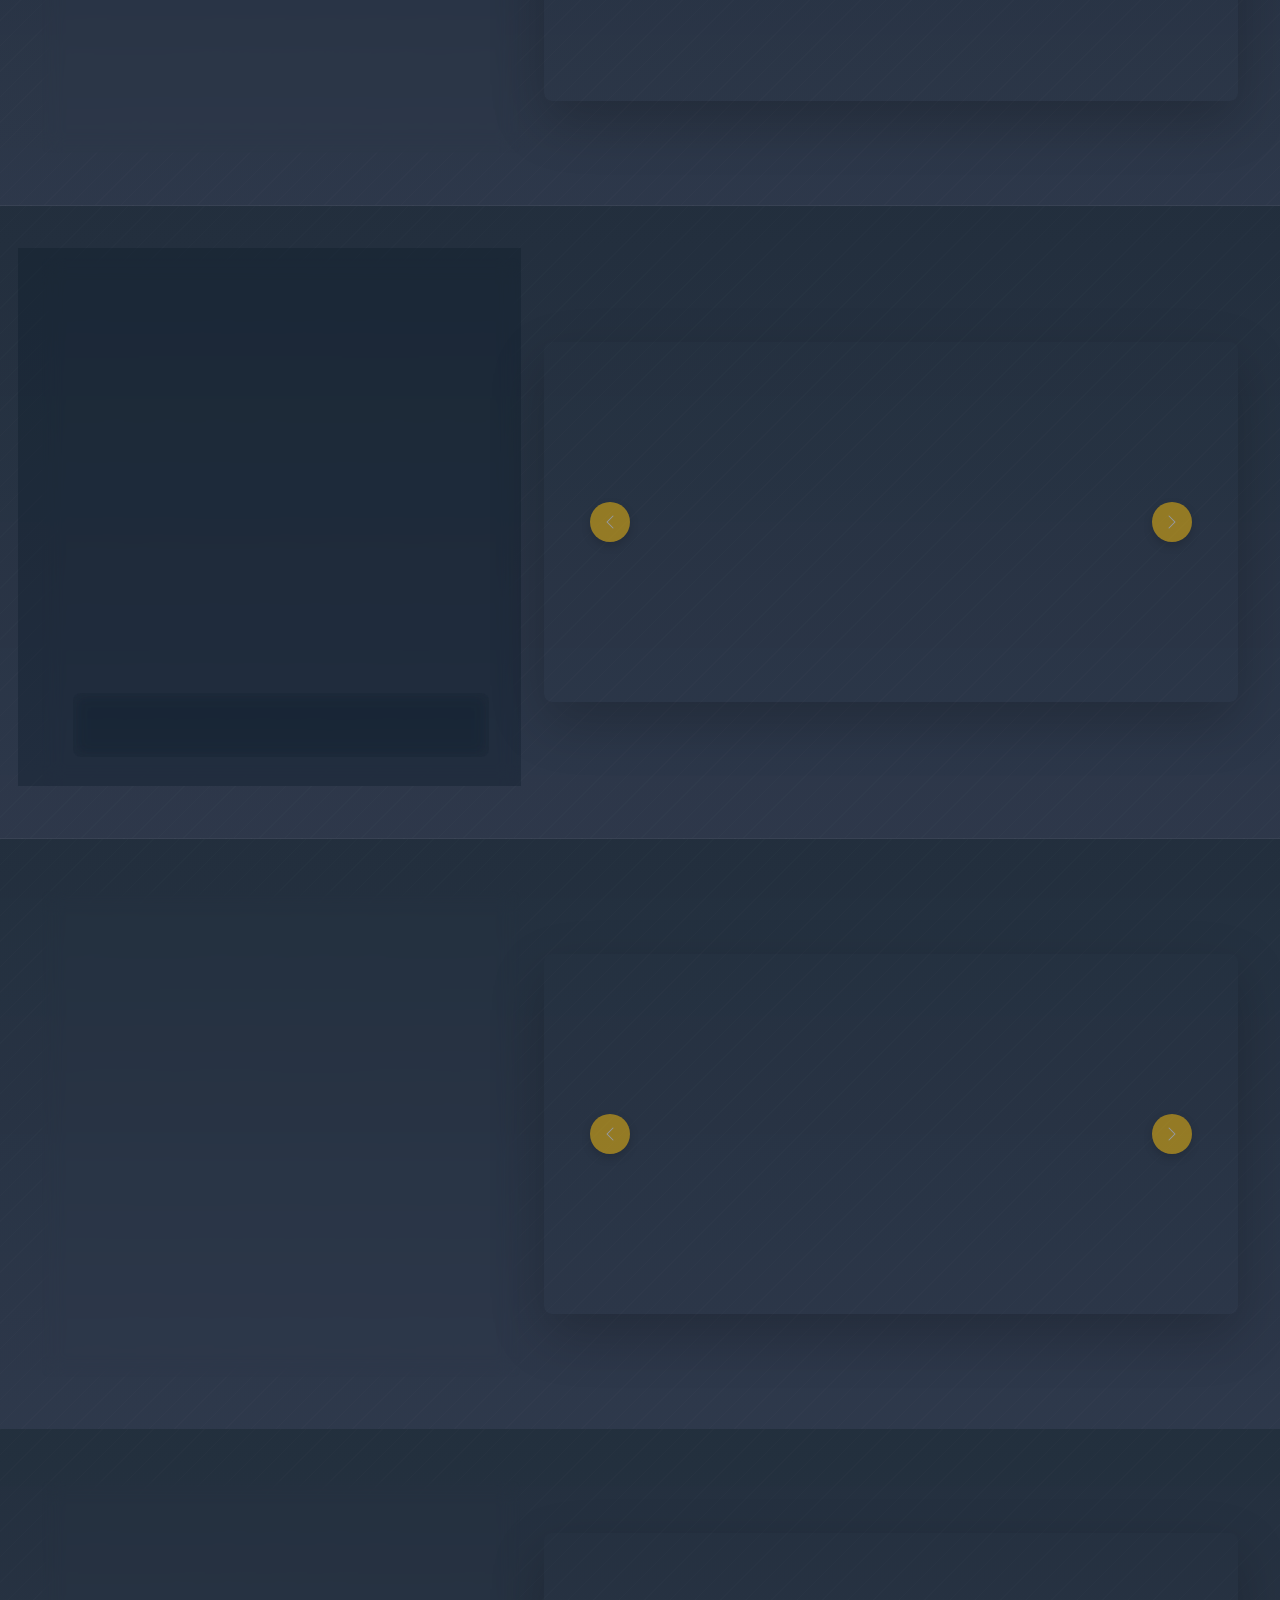
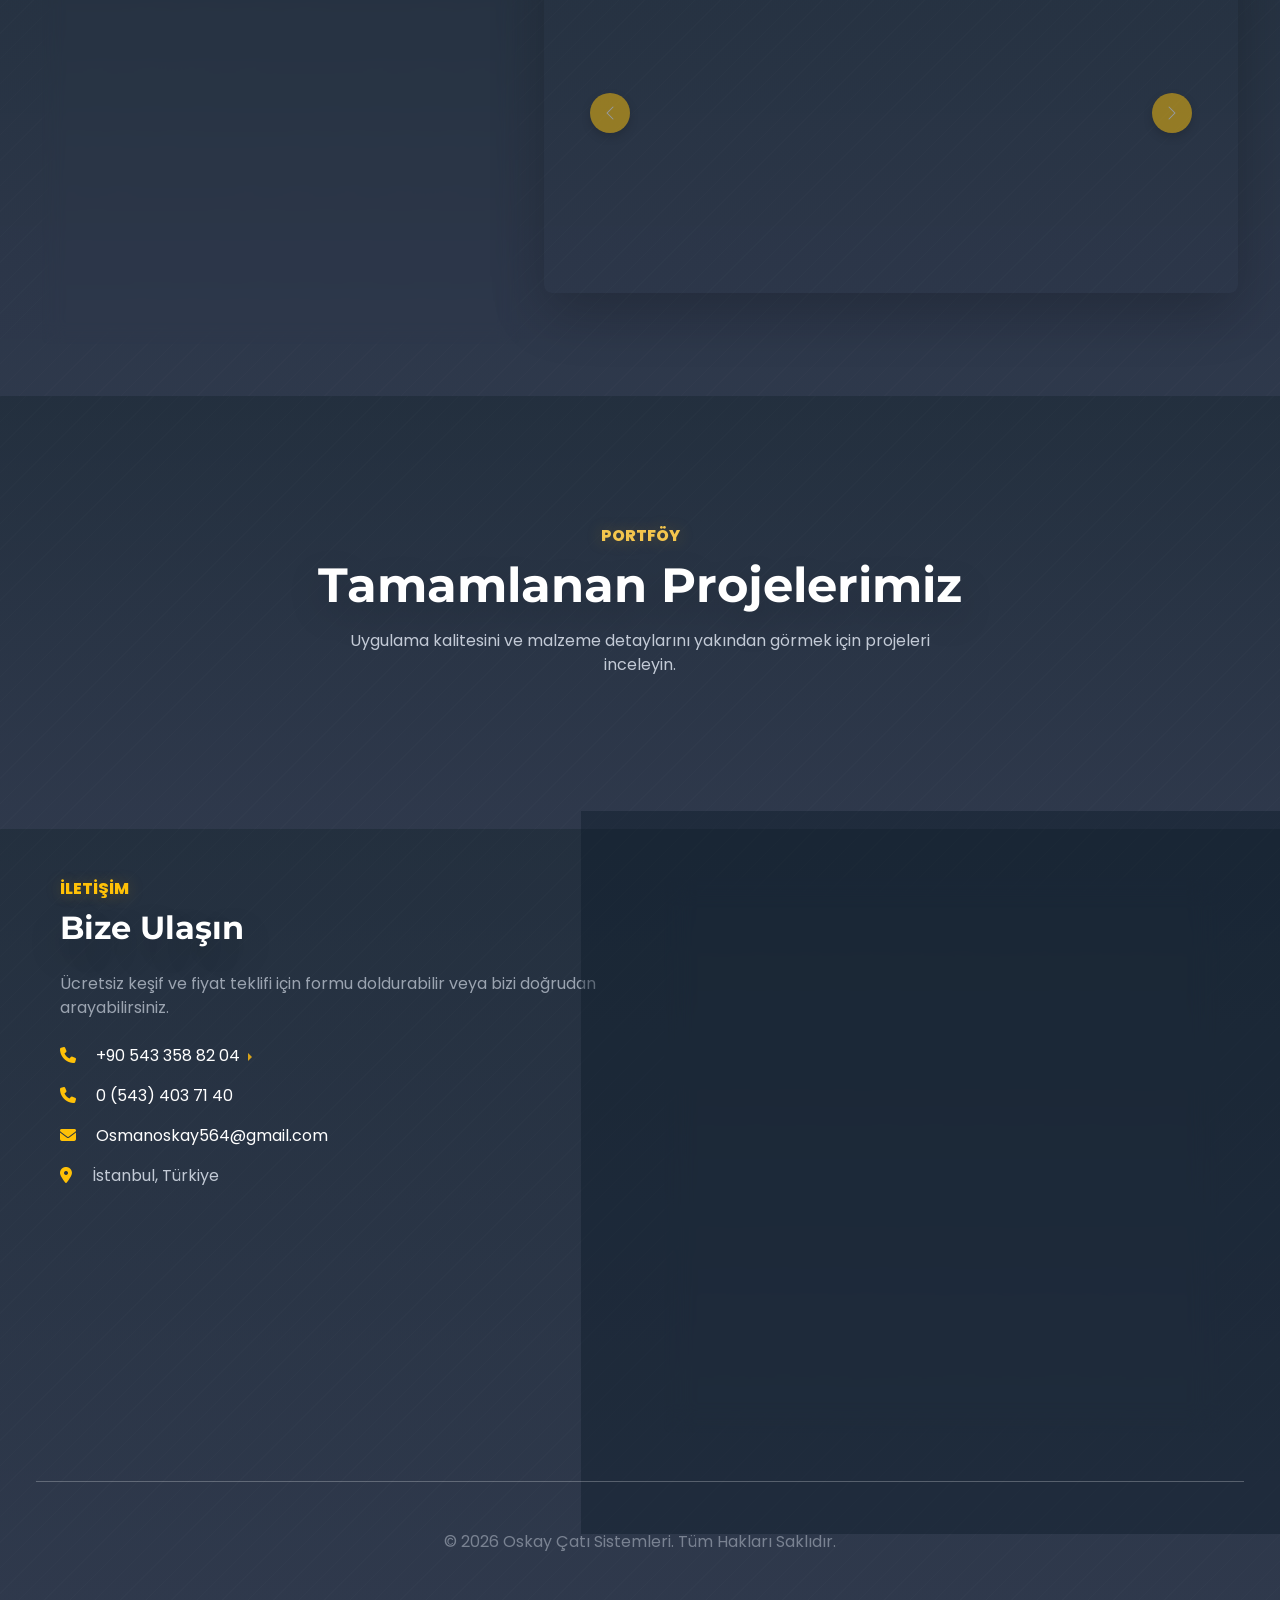
==== commit 5e699158: "Add subtle roof pricing SEO note" ====
--- a/index.html
+++ b/index.html
@@ -29,7 +29,7 @@
     <meta name="twitter:title" content="İstanbul Çatı Tamiri ve Çatı Yapımı | Oskay Çatı">
     <meta name="twitter:description" content="İstanbul çatı tamiri, çatı yapımı, bakım ve izolasyon hizmetleri için Oskay Çatı.">
     <meta name="twitter:image" content="https://www.oskaycati.com/img/9.jpg">
-    
+
     <!-- JSON-LD Yapılandırılmış Veri (Google için İşletme Bilgisi) -->
     <script type="application/ld+json">
     {
@@ -133,7 +133,8 @@
             <div class="hero-content animate-fade-in">
                 <span class="section-kicker text-warning">İstanbul ve çevresi profesyonel çatı çözümleri</span>
                 <h1 class="display-2 fw-bold mb-4">Dayanıklı, temiz ve garantili çatı işçiliği</h1>
-                <p class="lead mb-5">Yeni çatı yapımı, çatı tamiri ve izolasyon süreçlerini keşiften teslimata kadar planlı, şeffaf ve özenli yönetiyoruz.</p>
+                <p class="lead mb-3">Yeni çatı yapımı, çatı tamiri ve izolasyon süreçlerini keşiften teslimata kadar planlı, şeffaf ve özenli yönetiyoruz.</p>
+                <p class="hero-seo-note">İstanbul çatı fiyatları; çatı alanı, malzeme seçimi, bakım, tamir veya yeni yapım ihtiyacına göre ücretsiz keşif sonrası netleşir.</p>
                 <div class="d-flex flex-wrap gap-3 hero-actions">
                     <a href="#polyester-roof" class="btn btn-warning btn-lg px-5 py-3 fw-bold"><i class="fas fa-layer-group me-2"></i>Projeleri Gör</a>
                     <a href="#contact" class="btn btn-outline-light btn-lg px-5 py-3 fw-bold"><i class="fas fa-paper-plane me-2"></i>Teklif Al</a>
@@ -228,13 +229,13 @@
 <section id="polyester-roof">
     <div class="container">
         <div class="row align-items-center justify-content-between">
-            
+
             <div class="col-lg-6 mb-4 mb-lg-0">
                 <div class="polyester-card-wrapper">
                     <div id="polyesterCarousel" class="carousel slide carousel-fade" data-bs-ride="carousel">
                         <div class="carousel-inner" id="polyesterCarouselInner">
                             </div>
-                        
+
                         <button class="carousel-control-prev" type="button" data-bs-target="#polyesterCarousel" data-bs-slide="prev">
                             <span class="carousel-control-prev-icon"></span>
                         </button>
@@ -249,17 +250,17 @@
                 <h2 class="fw-bold mb-4">
                     Polyester Çatı <br> <span class="text-warning">İmalatlarımız</span>
                 </h2>
-                
+
                 <p class="opacity-75 mb-4">
                     Oskay Çatı güvencesiyle, fabrikalar ve modern yapılar için yüksek dayanımlı polyester kaplama uygulamaları sunuyoruz.
                 </p>
-                
+
                 <ul class="list-unstyled mb-5">
                     <li><i class="fas fa-check text-warning me-3"></i> %100 Su Yalıtımı</li>
                     <li><i class="fas fa-check text-warning me-3"></i> UV Işınlarına Dayanıklı</li>
                     <li><i class="fas fa-check text-warning me-3"></i> Uzun Ömürlü İşçilik</li>
                 </ul>
-                
+
                 <div>
                     <a href="#contact" class="btn btn-warning btn-lg fw-bold px-5 py-3 rounded-3 shadow">Teklif Al</a>
                 </div>
@@ -276,27 +277,27 @@
                 <h2 class="fw-bold mb-4">
                     Kış Bahçesi & <br> <span class="text-warning">Merdiven Sistemleri</span>
                 </h2>
-                
+
                 <p class="opacity-75 mb-4">
                     Evinize değer katan estetik kış bahçeleri ve sağlamlığı zarafetle buluşturan özel tasarım merdiven uygulamaları sunuyoruz.
                 </p>
-                
+
                 <ul class="list-unstyled mb-5">
                     <li><i class="fas fa-check text-warning me-3"></i> Isı Yalıtımlı Kış Bahçeleri</li>
                     <li><i class="fas fa-check text-warning me-3"></i> Özel Tasarım Çelik & Ahşap Merdivenler</li>
                     <li><i class="fas fa-check text-warning me-3"></i> Estetik ve Uzun Ömürlü Çözümler</li>
                 </ul>
-                
+
                 <div>
                     <a href="#contact" class="btn btn-warning btn-lg fw-bold px-5 py-3 rounded-3 shadow">Bilgi Al</a>
                 </div>
             </div>
-            
+
             <div class="col-lg-6 mb-4 mb-lg-0">
                 <div class="polyester-card-wrapper"> <div id="winterGardenCarousel" class="carousel slide carousel-fade" data-bs-ride="carousel">
                         <div class="carousel-inner" id="winterGardenCarouselInner">
                             </div>
-                        
+
                         <button class="carousel-control-prev" type="button" data-bs-target="#winterGardenCarousel" data-bs-slide="prev">
                             <span class="carousel-control-prev-icon"></span>
                         </button>
@@ -307,7 +308,7 @@
                 </div>
             </div>
 
-            
+
 
         </div>
     </div>
@@ -330,7 +331,7 @@
                     </div>
                 </div>
             </div>
-            
+
             <div class="col-lg-5 text-white mb-4 mb-lg-0">
                 <h2 class="fw-bold mb-4">
                     Ağır Çelik Yapı & <br> <span class="text-warning">Endüstriyel Çözümler</span>
@@ -346,7 +347,7 @@
                 <a href="#contact" class="btn btn-outline-warning btn-lg px-5 py-3 rounded-3">Teklif Alın</a>
             </div>
 
-          
+
 
         </div>
     </div>
@@ -354,7 +355,7 @@
 <section id="steel-doors" class="py-5">
     <div class="container">
         <div class="row align-items-center">
-            
+
             <div class="col-lg-5 text-white polyester-right-panel mb-4 mb-lg-0">
                 <h2 class="fw-bold mb-4">
                     Lüks & Güvenli <br> <span class="text-warning">Çelik Kapı Sistemleri</span>
@@ -742,7 +743,7 @@
         try {
             const res = await fetch(`https://api.github.com/repos/${username}/${repo}/contents/polyster_resimler`);
             const files = await res.json();
-            
+
             // Yanıtın dizi olup olmadığını kontrol ets
             if (Array.isArray(files)) {
                 const images = files.filter(f => f.name.match(/\.(jpg|jpeg|png|webp|gif)$/i));
@@ -750,7 +751,7 @@
                     <div class="carousel-item ${index === 0 ? 'active' : ''}">
                         <img src="${file.download_url}" class="polyester-main-img" alt="Polyester Uygulama">
                     </div>`).join('');
-                
+
                 if (window.bootstrap && window.bootstrap.Carousel) {
                     new bootstrap.Carousel(document.getElementById('polyesterCarousel'), { interval: 4200, ride: 'carousel', pause: false });
                 }
@@ -764,7 +765,7 @@
         try {
             // Klasör adın: kisbahceleri_merdiven (Küçük harf ve noktasız i)
             const res = await fetch(`https://api.github.com/repos/${username}/${repo}/contents/kisbahceleri_merdiven`);
-            
+
             if (!res.ok) {
                 console.error("Kış bahçesi klasörü GitHub'da bulunamadı!");
                 throw new Error('Kış bahçesi klasörü bulunamadı.');
@@ -788,8 +789,8 @@
                     winterContainer.innerHTML = '<div class="p-4 text-center text-white">Klasörde resim bulunamadı.</div>';
                 }
             }
-        } catch (err) { 
-            console.error("Kış bahçesi hatası:", err); 
+        } catch (err) {
+            console.error("Kış bahçesi hatası:", err);
         }
     }
     // 3. AĞIR ÇELİK YAPI GALERİSİ
@@ -806,7 +807,7 @@
                     <div class="carousel-item ${index === 0 ? 'active' : ''}">
                         <img src="${file.download_url}" class="polyester-main-img" alt="Ağır Çelik Yapı">
                     </div>`).join('');
-                
+
                 if (window.bootstrap && window.bootstrap.Carousel) {
                     new bootstrap.Carousel(document.getElementById('steelCarousel'), { interval: 5000, ride: 'carousel', pause: false });
                 }
@@ -827,7 +828,7 @@
                     <div class="carousel-item ${index === 0 ? 'active' : ''}">
                         <img src="${file.download_url}" class="polyester-main-img" alt="Çelik Kapı Modelleri">
                     </div>`).join('');
-                
+
                 if (window.bootstrap && window.bootstrap.Carousel) {
                     new bootstrap.Carousel(document.getElementById('doorCarousel'), { interval: 4800, ride: 'carousel', pause: false });
                 }
@@ -1007,7 +1008,7 @@
 
             const container = document.getElementById('projectsContainer');
             if(!container) return;
-            
+
             container.innerHTML = projects.map(proj => {
                 const title = escapeHTML(proj.title || '');
                 const type = escapeHTML(proj.type || '');
--- a/style.css
+++ b/style.css
@@ -329,6 +329,14 @@
 .hero-content .lead {
     max-width: 640px;
     color: rgba(255, 255, 255, 0.82);
+}
+
+.hero-seo-note {
+    max-width: 700px;
+    margin: -2px 0 28px;
+    color: rgba(255, 255, 255, 0.68);
+    font-size: 0.92rem;
+    line-height: 1.55;
 }
 
 .hero-metrics {
@@ -2265,7 +2273,14 @@
     .hero-content .lead {
         font-size: 0.76rem !important;
         line-height: 1.38 !important;
-        margin-bottom: 14px !important;
+        margin-bottom: 7px !important;
+    }
+
+    .hero-seo-note {
+        margin: 0 0 12px !important;
+        font-size: 0.58rem !important;
+        line-height: 1.3 !important;
+        color: rgba(255, 255, 255, 0.62);
     }
 
     .hero-actions {
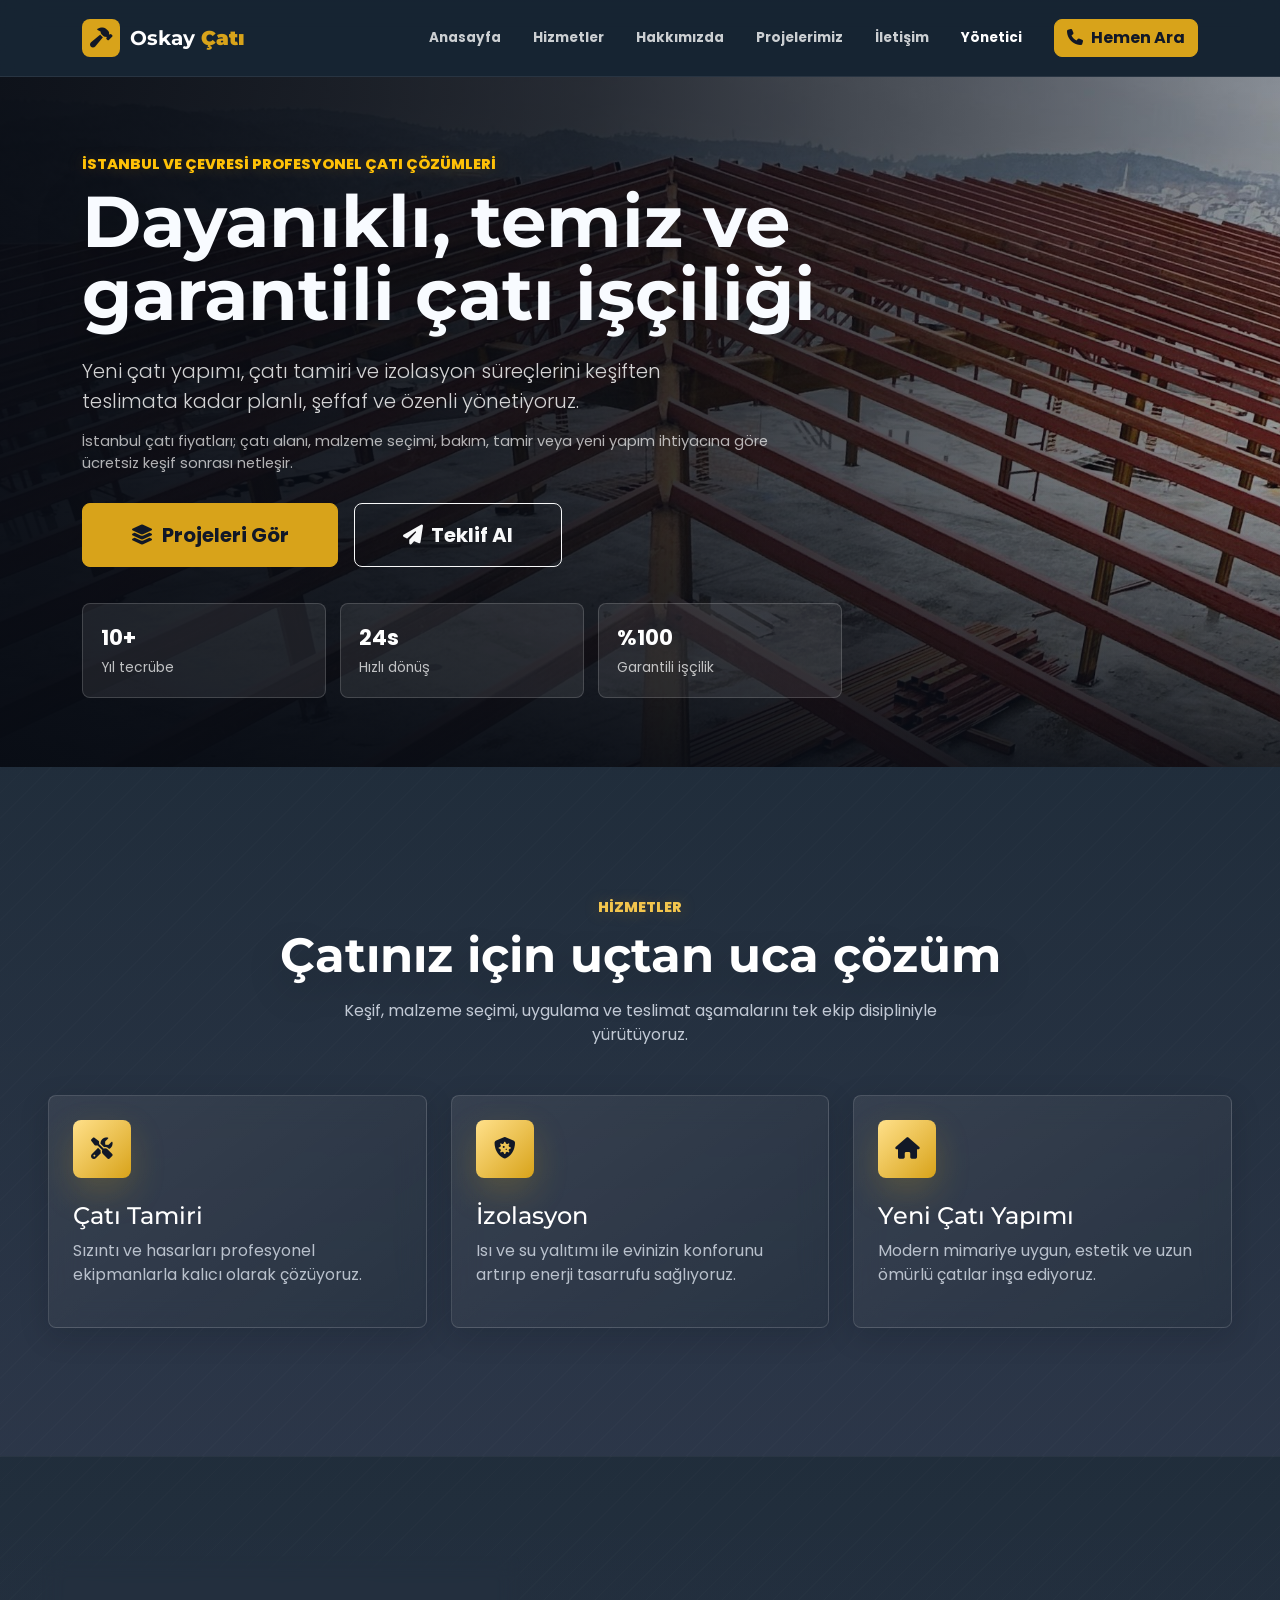
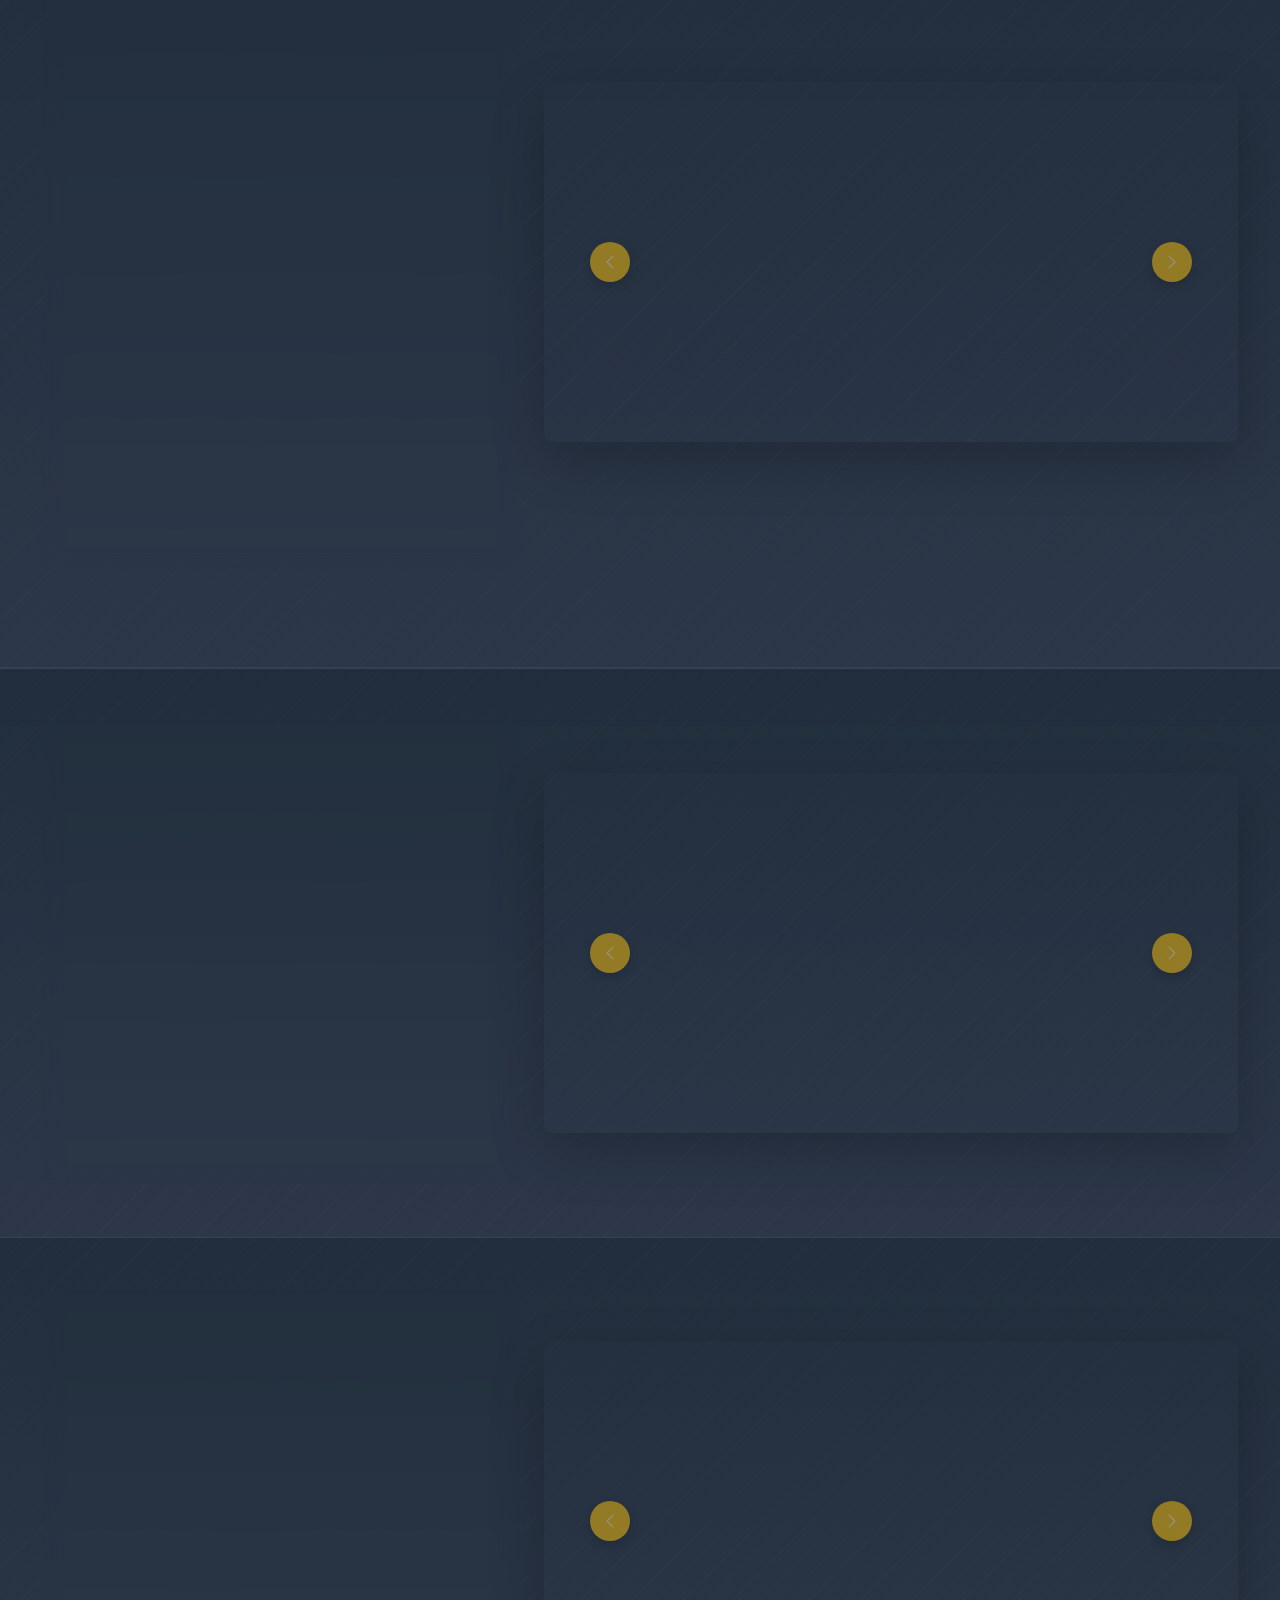
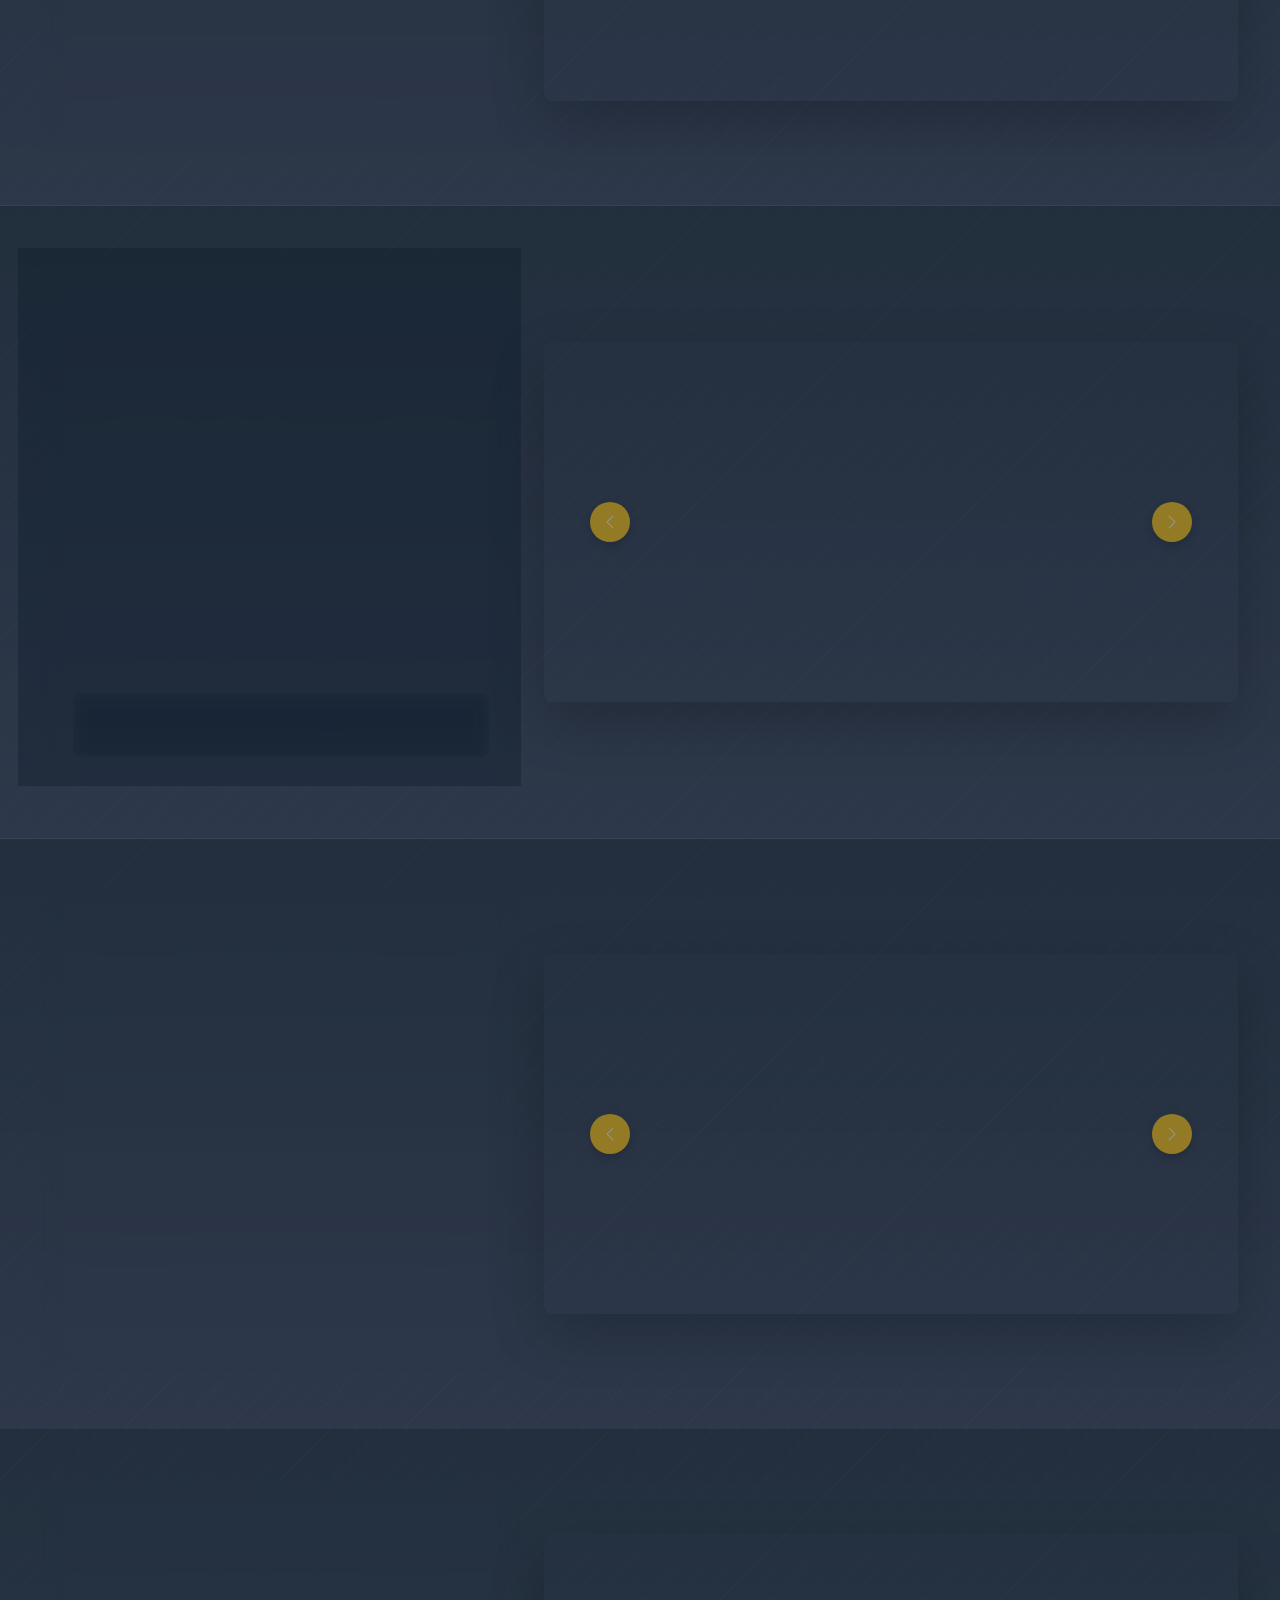
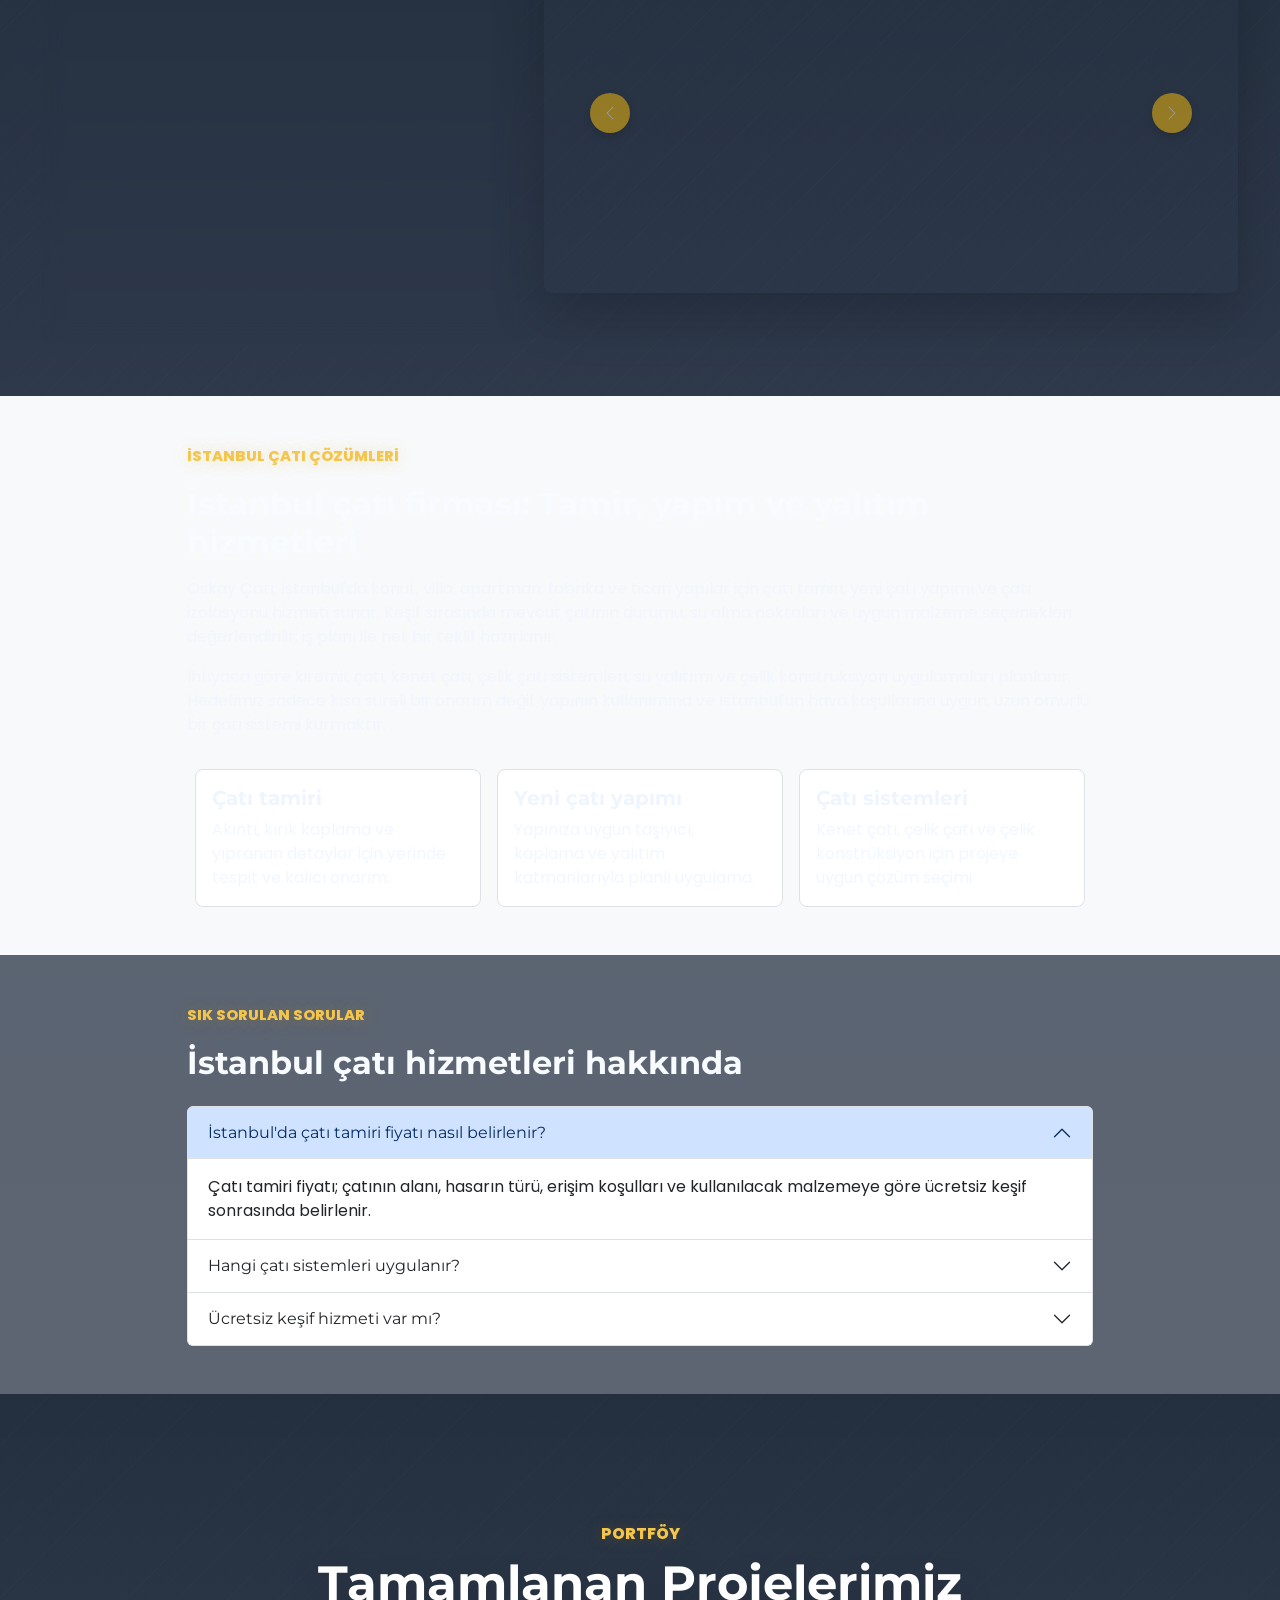
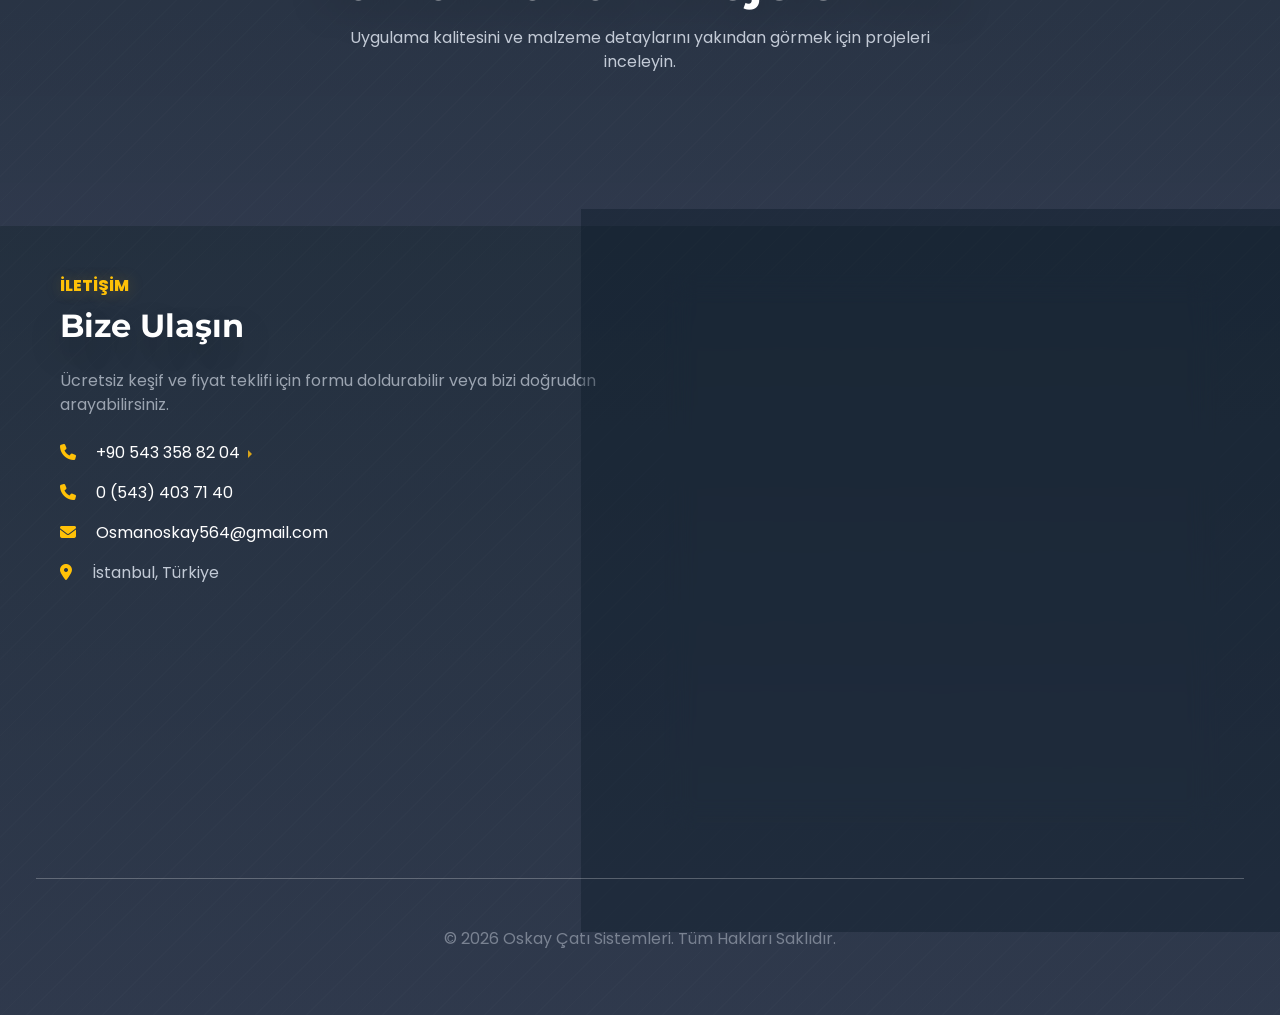
==== commit 066fcc20: "Target Istanbul roofing search queries" ====
--- a/index.html
+++ b/index.html
@@ -3,9 +3,9 @@
 <head>
     <meta charset="UTF-8">
     <meta name="viewport" content="width=device-width, initial-scale=1.0">
-    <title>İstanbul Çatı Tamiri, Çatı Yapımı ve Bakımı | Oskay Çatı</title>
-    <meta name="description" content="İstanbul çatı tamiri, yeni çatı yapımı, çatı bakımı, izolasyon, kenet çatı ve çelik çatı uygulamaları. Oskay Çatı ile ücretsiz keşif ve garantili işçilik.">
-    <meta name="keywords" content="istanbul çatı, istanbul çatı yapımı, istanbul çatı tamiri, çatı bakımı istanbul, çatı tamiri, çatı ustası istanbul, çatı izolasyon, kenet çatı, çelik çatı, oskay çatı">
+    <title>İstanbul Çatı Tamiri ve Çatı Sistemleri | Oskay Çatı</title>
+    <meta name="description" content="İstanbul'da çatı tamiri, yeni çatı yapımı, su yalıtımı, kenet çatı ve çelik çatı sistemleri. Ücretsiz keşif ve garantili işçilik için Oskay Çatı.">
+    <meta name="keywords" content="istanbul çatı firması, istanbul çatı tamiri, istanbul çatı sistemleri, çatı ustası, çatı yapımı, çatı izolasyonu, kenet çatı, çelik çatı, çelik konstrüksiyon, oskay çatı">
     <meta name="author" content="Oskay Çatı Sistemleri">
     <meta name="robots" content="index, follow, max-image-preview:large">
     <meta name="theme-color" content="#0d1b2a">
@@ -21,13 +21,13 @@
     <meta property="og:locale" content="tr_TR">
     <meta property="og:url" content="https://www.oskaycati.com/">
     <meta property="og:site_name" content="Oskay Çatı Sistemleri">
-    <meta property="og:title" content="İstanbul Çatı Tamiri ve Çatı Yapımı | Oskay Çatı">
-    <meta property="og:description" content="İstanbul ve çevresinde çatı tamiri, çatı yapımı, bakım, izolasyon, kenet çatı ve çelik çatı uygulamaları.">
+    <meta property="og:title" content="İstanbul Çatı Tamiri ve Çatı Sistemleri | Oskay Çatı">
+    <meta property="og:description" content="İstanbul'da çatı tamiri, çatı yapımı, su yalıtımı, kenet ve çelik çatı çözümleri.">
     <meta property="og:image" content="https://www.oskaycati.com/img/9.jpg">
     <meta property="og:image:alt" content="İstanbul çatı tamiri ve çatı yapımı uygulaması">
     <meta name="twitter:card" content="summary_large_image">
-    <meta name="twitter:title" content="İstanbul Çatı Tamiri ve Çatı Yapımı | Oskay Çatı">
-    <meta name="twitter:description" content="İstanbul çatı tamiri, çatı yapımı, bakım ve izolasyon hizmetleri için Oskay Çatı.">
+    <meta name="twitter:title" content="İstanbul Çatı Tamiri ve Çatı Sistemleri | Oskay Çatı">
+    <meta name="twitter:description" content="İstanbul çatı tamiri, çatı yapımı, bakım ve su yalıtımı için Oskay Çatı.">
     <meta name="twitter:image" content="https://www.oskaycati.com/img/9.jpg">
 
     <!-- JSON-LD Yapılandırılmış Veri (Google için İşletme Bilgisi) -->
@@ -79,6 +79,27 @@
           "name": "Oskay Çatı Sistemleri",
           "inLanguage": "tr-TR",
           "publisher": { "@id": "https://www.oskaycati.com/#business" }
+        },
+        {
+          "@type": "FAQPage",
+          "@id": "https://www.oskaycati.com/#sss",
+          "mainEntity": [
+            {
+              "@type": "Question",
+              "name": "İstanbul'da çatı tamiri fiyatı nasıl belirlenir?",
+              "acceptedAnswer": { "@type": "Answer", "text": "Çatı tamiri fiyatı; çatının alanı, hasarın türü, erişim koşulları ve kullanılacak malzemeye göre ücretsiz keşif sonrasında belirlenir." }
+            },
+            {
+              "@type": "Question",
+              "name": "Hangi çatı sistemleri uygulanır?",
+              "acceptedAnswer": { "@type": "Answer", "text": "İhtiyaca göre çatı tamiri, yeni çatı yapımı, su ve ısı yalıtımı, kenet çatı, çelik çatı ve çelik konstrüksiyon çözümleri uygulanır." }
+            },
+            {
+              "@type": "Question",
+              "name": "Ücretsiz keşif hizmeti var mı?",
+              "acceptedAnswer": { "@type": "Answer", "text": "İstanbul ve çevresindeki uygun projeler için ihtiyaç tespiti ve teklif hazırlığı amacıyla ücretsiz keşif planlanır." }
+            }
+          ]
         }
       ]
     }
@@ -428,6 +449,36 @@
         </div>
     </div>
 </section>
+<section id="istanbul-cati" class="py-5 bg-light">
+    <div class="container">
+        <div class="row justify-content-center">
+            <div class="col-lg-10">
+                <span class="section-kicker">İstanbul çatı çözümleri</span>
+                <h2 class="fw-bold mt-2 mb-3">İstanbul çatı firması: Tamir, yapım ve yalıtım hizmetleri</h2>
+                <p>Oskay Çatı; İstanbul'da konut, villa, apartman, fabrika ve ticari yapılar için çatı tamiri, yeni çatı yapımı ve çatı izolasyonu hizmeti sunar. Keşif sırasında mevcut çatının durumu, su alma noktaları ve uygun malzeme seçenekleri değerlendirilir; iş planı ile net bir teklif hazırlanır.</p>
+                <p>İhtiyaca göre kiremit çatı, kenet çatı, çelik çatı sistemleri, su yalıtımı ve çelik konstrüksiyon uygulamaları planlanır. Hedefimiz sadece kısa süreli bir onarım değil; yapının kullanımına ve İstanbul'un hava koşullarına uygun, uzun ömürlü bir çatı sistemi kurmaktır.</p>
+                <div class="row g-3 mt-1">
+                    <div class="col-md-4"><div class="p-3 h-100 bg-white border rounded-3"><h3 class="h5 fw-bold">Çatı tamiri</h3><p class="mb-0">Akıntı, kırık kaplama ve yıpranan detaylar için yerinde tespit ve kalıcı onarım.</p></div></div>
+                    <div class="col-md-4"><div class="p-3 h-100 bg-white border rounded-3"><h3 class="h5 fw-bold">Yeni çatı yapımı</h3><p class="mb-0">Yapınıza uygun taşıyıcı, kaplama ve yalıtım katmanlarıyla planlı uygulama.</p></div></div>
+                    <div class="col-md-4"><div class="p-3 h-100 bg-white border rounded-3"><h3 class="h5 fw-bold">Çatı sistemleri</h3><p class="mb-0">Kenet çatı, çelik çatı ve çelik konstrüksiyon için projeye uygun çözüm seçimi.</p></div></div>
+                </div>
+            </div>
+        </div>
+    </div>
+</section>
+<section id="faq" class="py-5">
+    <div class="container">
+        <div class="row justify-content-center"><div class="col-lg-10">
+            <span class="section-kicker">Sık sorulan sorular</span>
+            <h2 class="fw-bold mt-2 mb-4">İstanbul çatı hizmetleri hakkında</h2>
+            <div class="accordion" id="faqAccordion">
+                <div class="accordion-item"><h3 class="accordion-header" id="faqHeadingOne"><button class="accordion-button" type="button" data-bs-toggle="collapse" data-bs-target="#faqOne">İstanbul'da çatı tamiri fiyatı nasıl belirlenir?</button></h3><div id="faqOne" class="accordion-collapse collapse show" data-bs-parent="#faqAccordion"><div class="accordion-body">Çatı tamiri fiyatı; çatının alanı, hasarın türü, erişim koşulları ve kullanılacak malzemeye göre ücretsiz keşif sonrasında belirlenir.</div></div></div>
+                <div class="accordion-item"><h3 class="accordion-header" id="faqHeadingTwo"><button class="accordion-button collapsed" type="button" data-bs-toggle="collapse" data-bs-target="#faqTwo">Hangi çatı sistemleri uygulanır?</button></h3><div id="faqTwo" class="accordion-collapse collapse" data-bs-parent="#faqAccordion"><div class="accordion-body">Çatı tamiri, yeni çatı yapımı, su ve ısı yalıtımı, kenet çatı, çelik çatı ve çelik konstrüksiyon çözümleri uygulanır.</div></div></div>
+                <div class="accordion-item"><h3 class="accordion-header" id="faqHeadingThree"><button class="accordion-button collapsed" type="button" data-bs-toggle="collapse" data-bs-target="#faqThree">Ücretsiz keşif hizmeti var mı?</button></h3><div id="faqThree" class="accordion-collapse collapse" data-bs-parent="#faqAccordion"><div class="accordion-body">İstanbul ve çevresindeki uygun projeler için ihtiyaç tespiti ve teklif hazırlığı amacıyla ücretsiz keşif planlanır.</div></div></div>
+            </div>
+        </div></div>
+    </div>
+</section>
     <!-- Projelerimiz (Oskay Klasörü) -->
     <section id="projects" class="section-pad surface-section">
         <div class="container py-5">
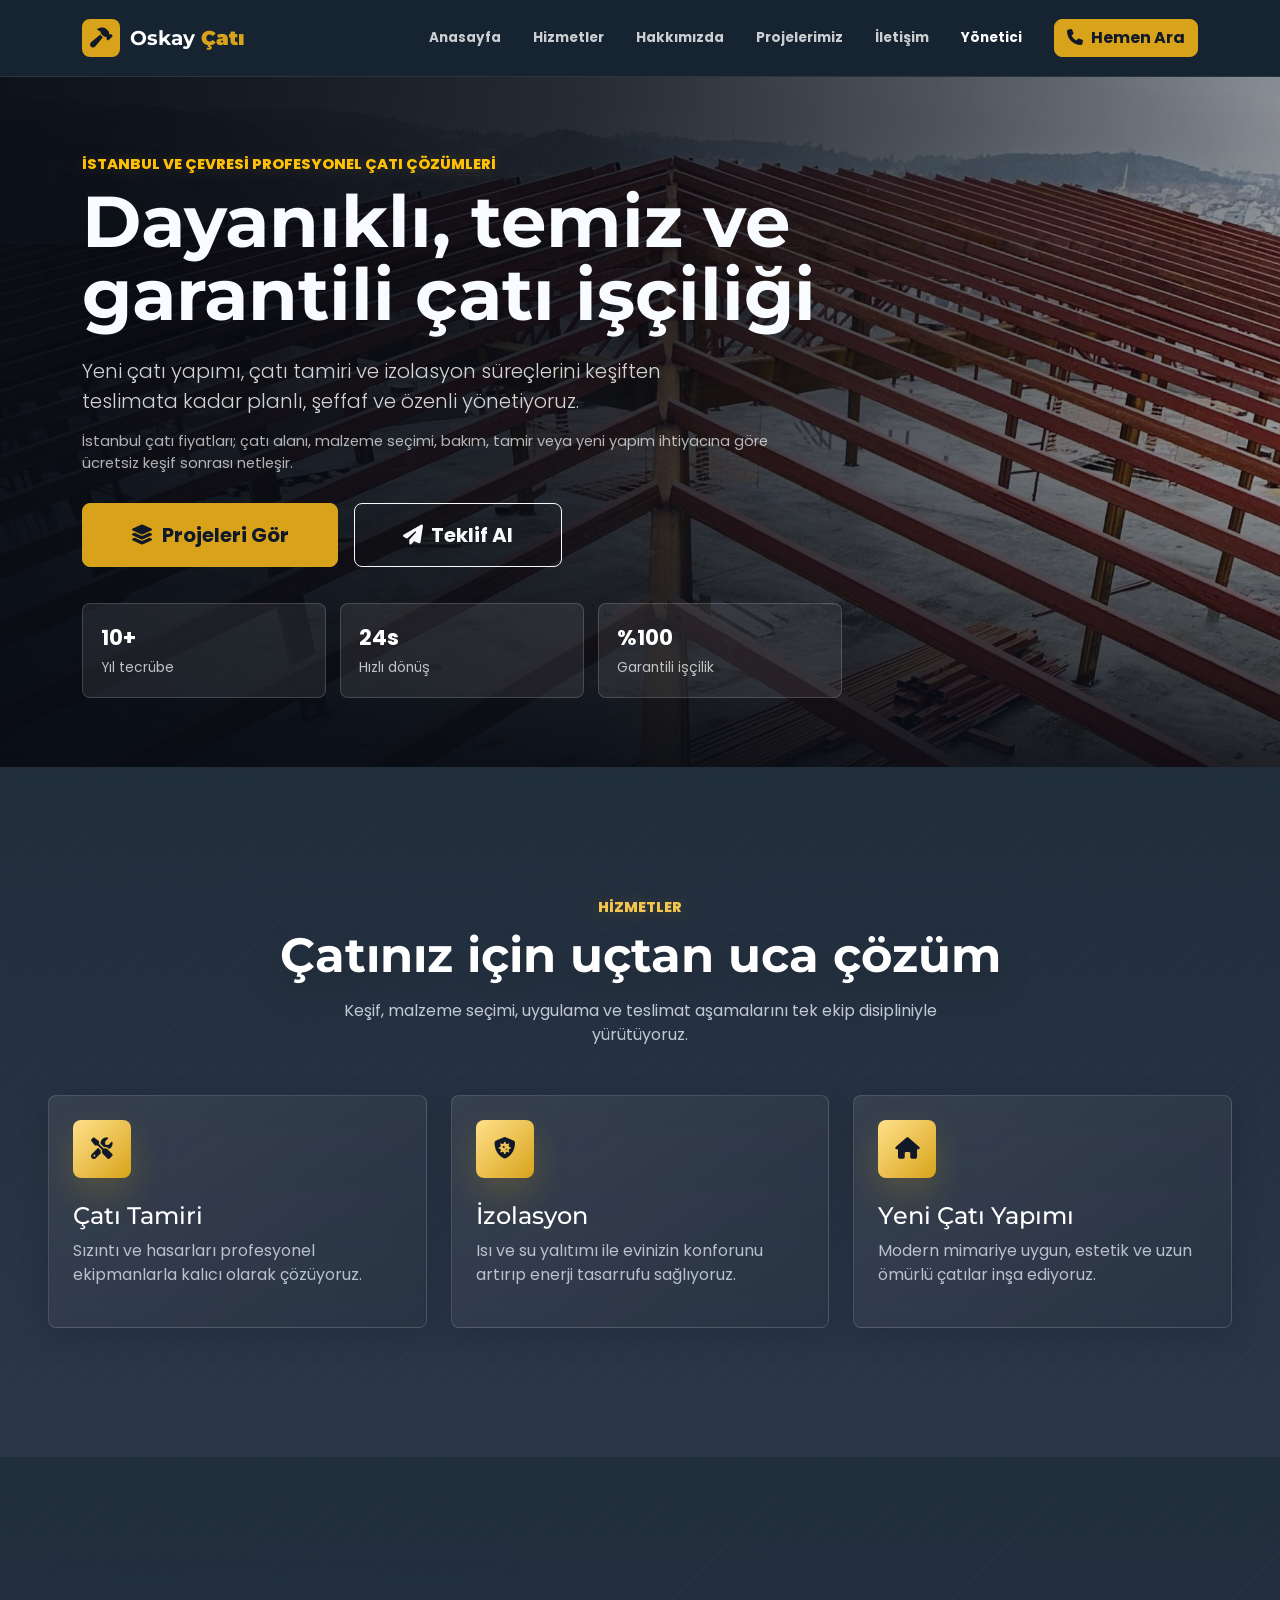
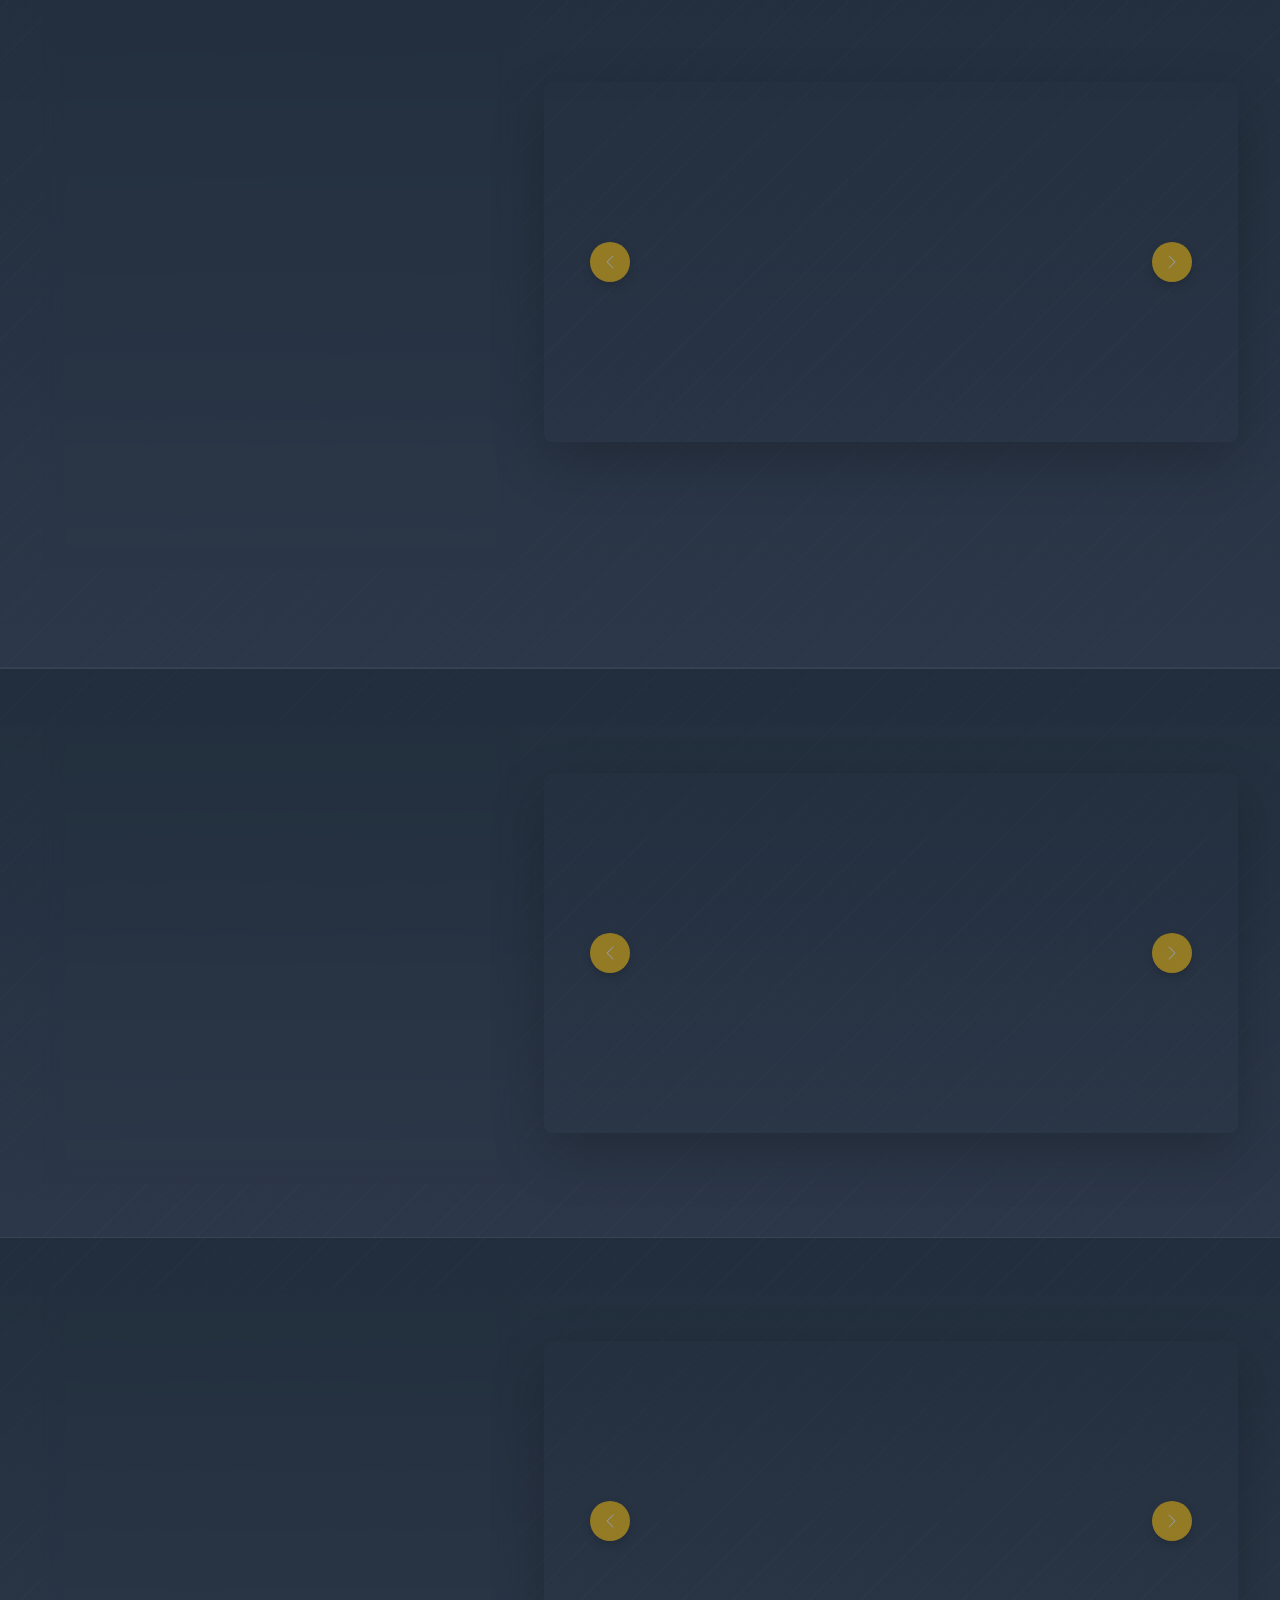
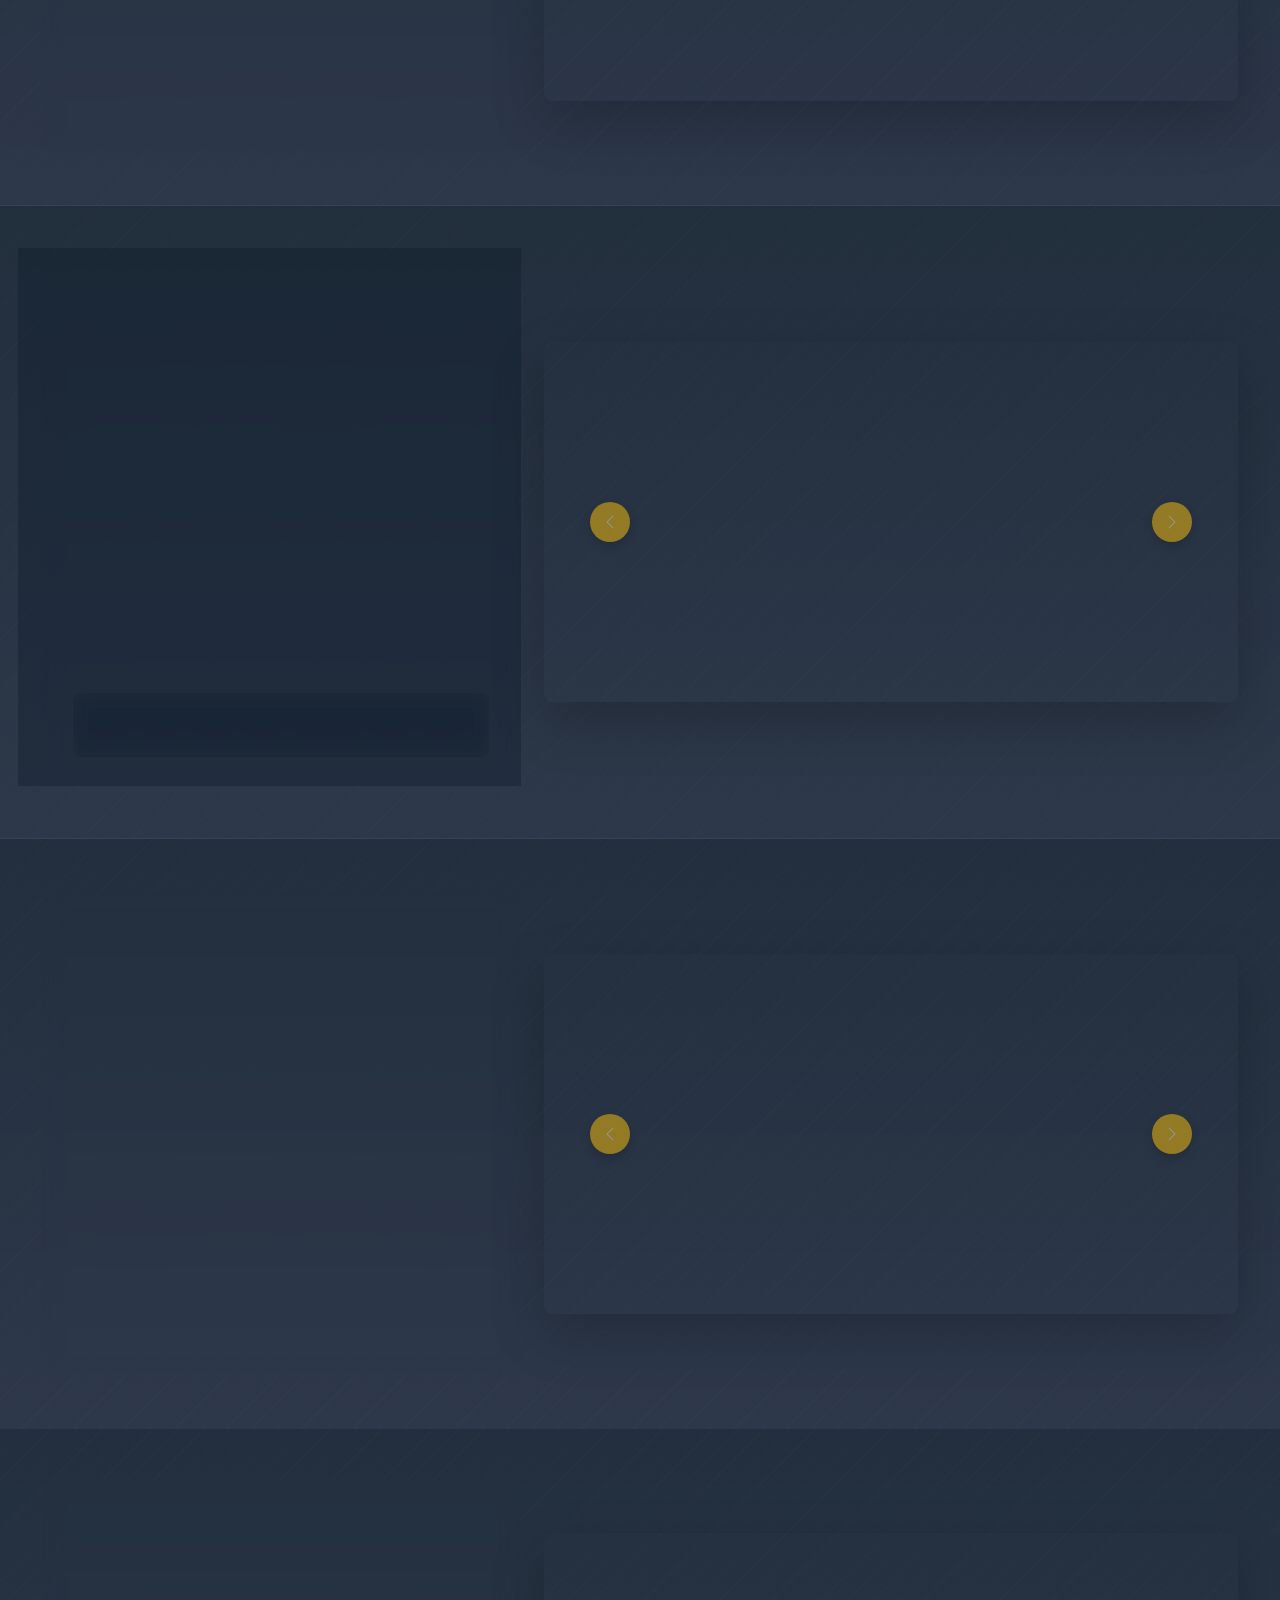
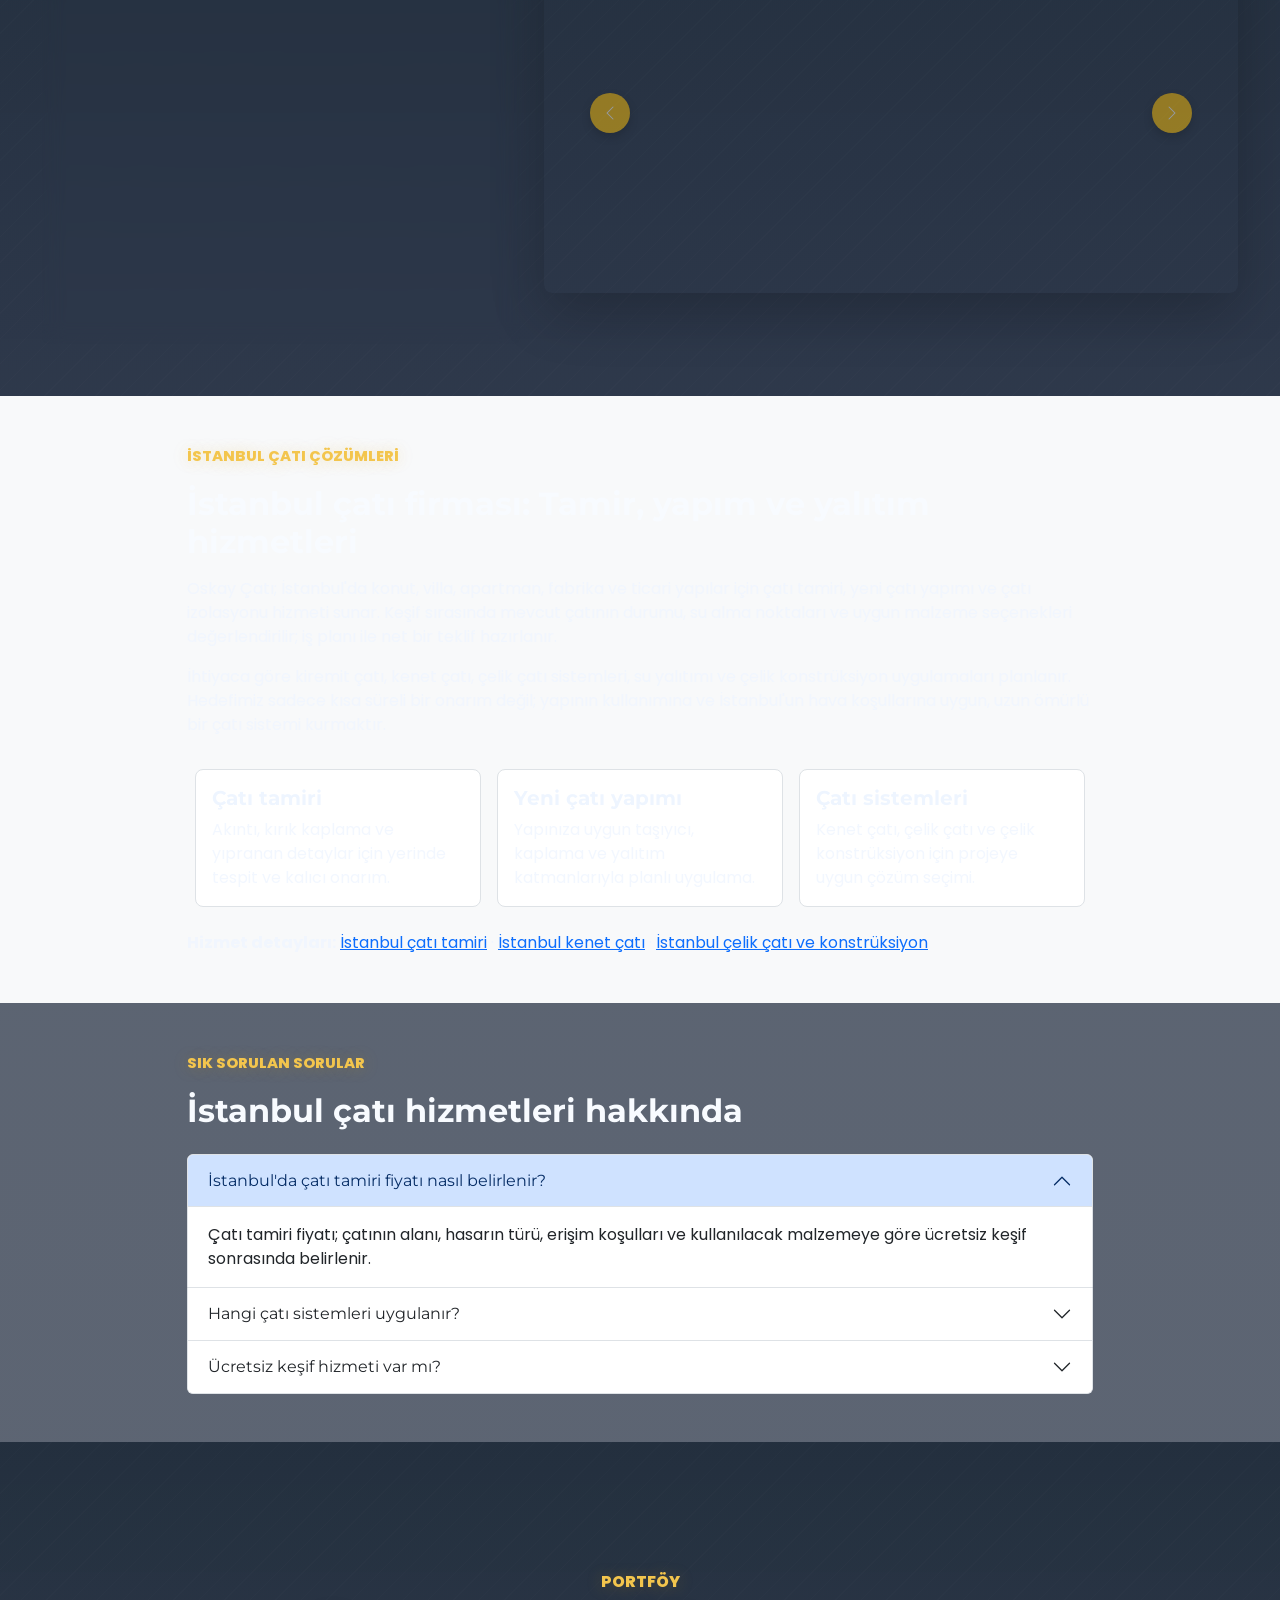
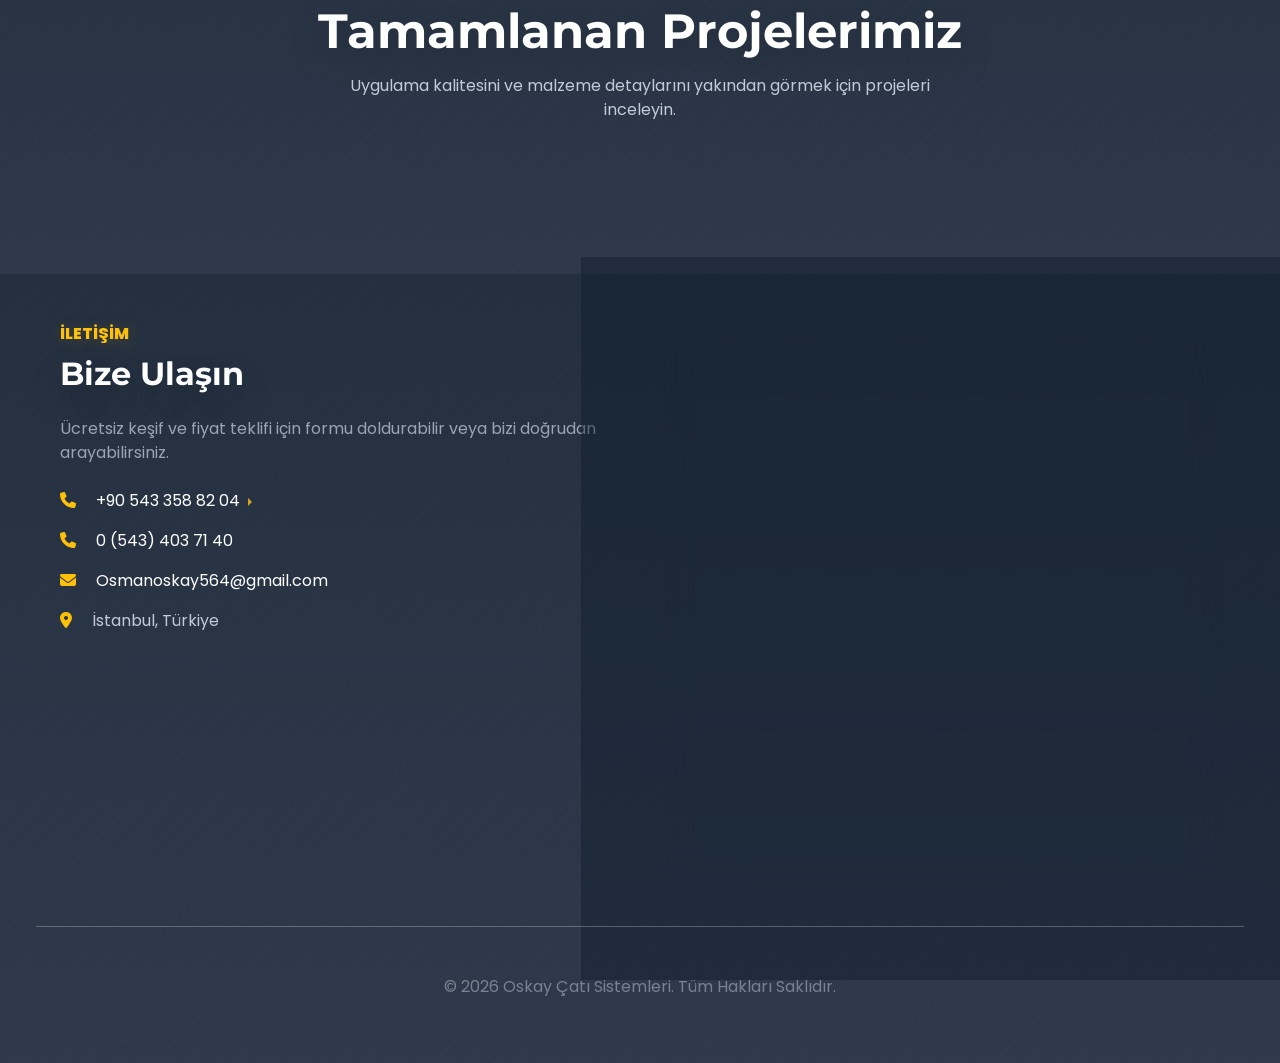
==== commit 569cb4bb: "Add Istanbul roofing service landing pages" ====
--- a/index.html
+++ b/index.html
@@ -462,6 +462,7 @@
                     <div class="col-md-4"><div class="p-3 h-100 bg-white border rounded-3"><h3 class="h5 fw-bold">Yeni çatı yapımı</h3><p class="mb-0">Yapınıza uygun taşıyıcı, kaplama ve yalıtım katmanlarıyla planlı uygulama.</p></div></div>
                     <div class="col-md-4"><div class="p-3 h-100 bg-white border rounded-3"><h3 class="h5 fw-bold">Çatı sistemleri</h3><p class="mb-0">Kenet çatı, çelik çatı ve çelik konstrüksiyon için projeye uygun çözüm seçimi.</p></div></div>
                 </div>
+                <p class="mt-4 mb-0"><strong>Hizmet detayları:</strong> <a href="/istanbul-cati-tamiri.html">İstanbul çatı tamiri</a> · <a href="/istanbul-kenet-cati.html">İstanbul kenet çatı</a> · <a href="/istanbul-celik-cati.html">İstanbul çelik çatı ve konstrüksiyon</a></p>
             </div>
         </div>
     </div>
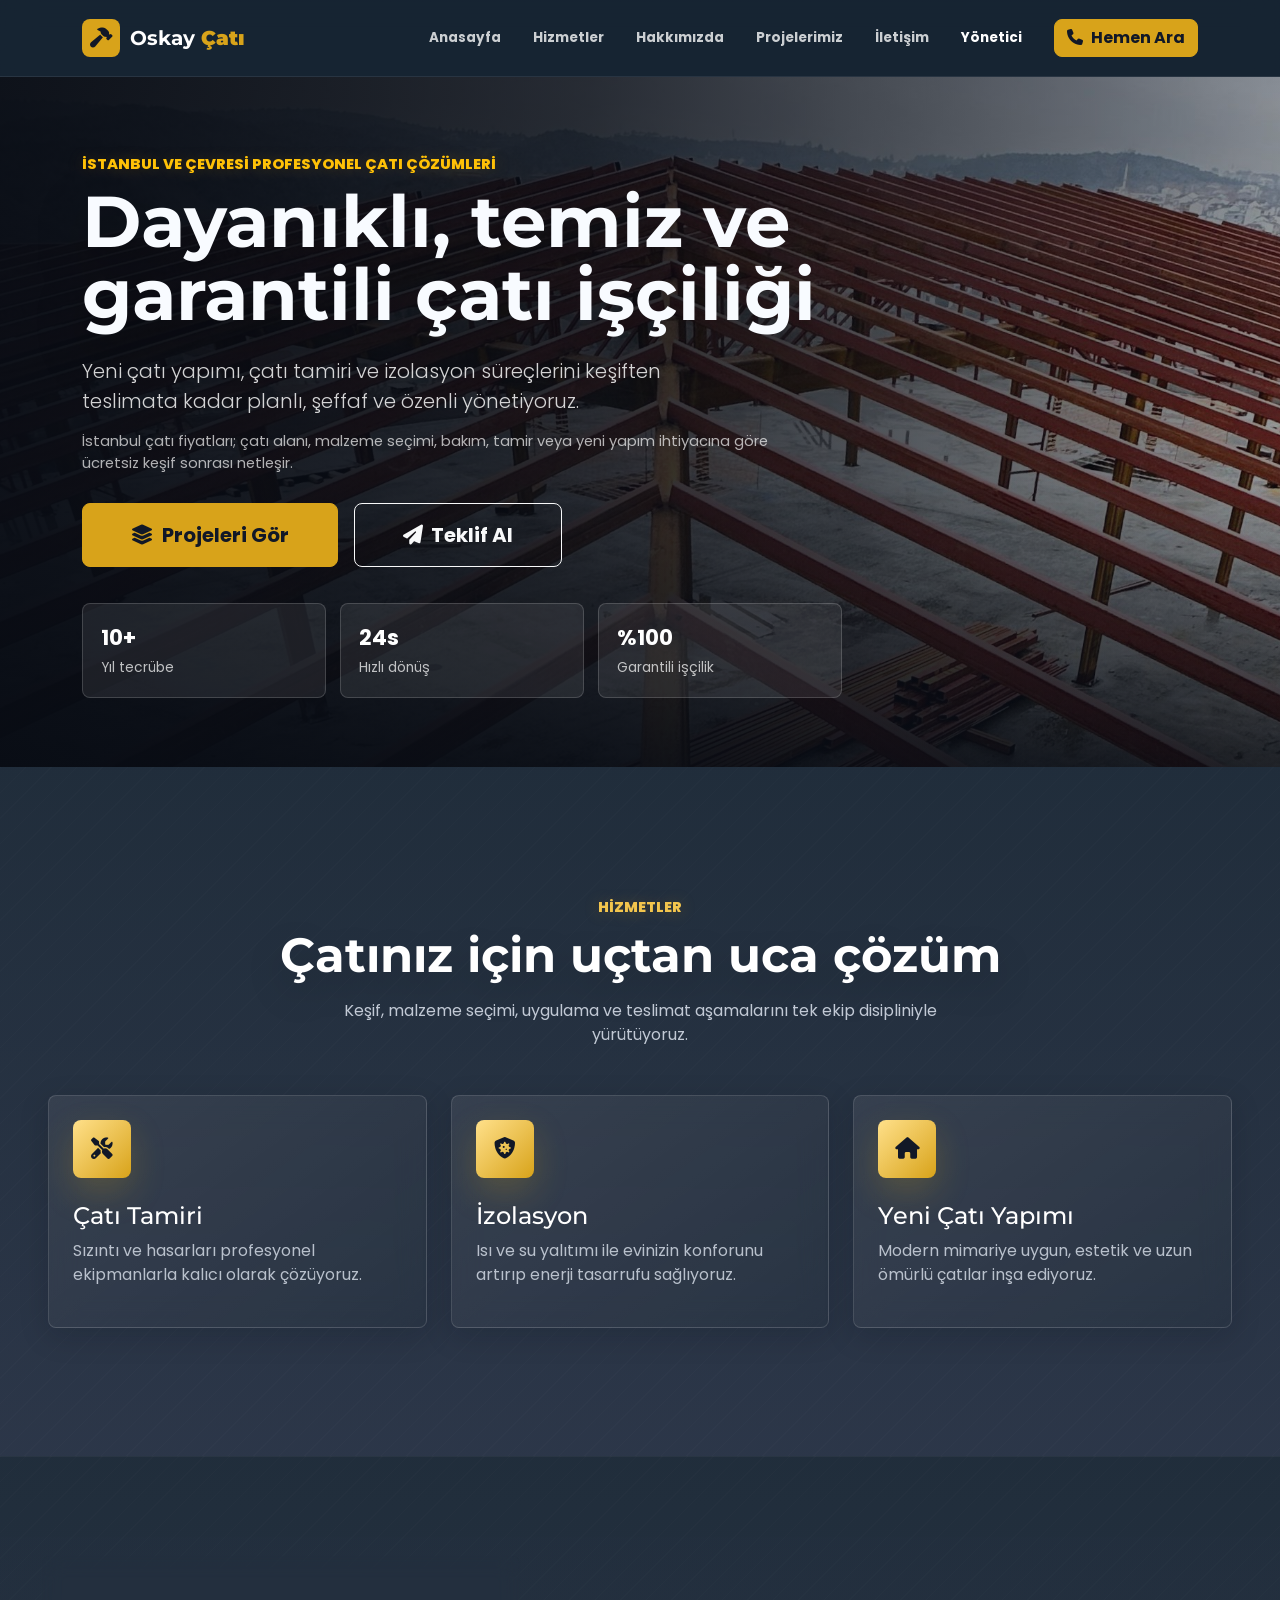
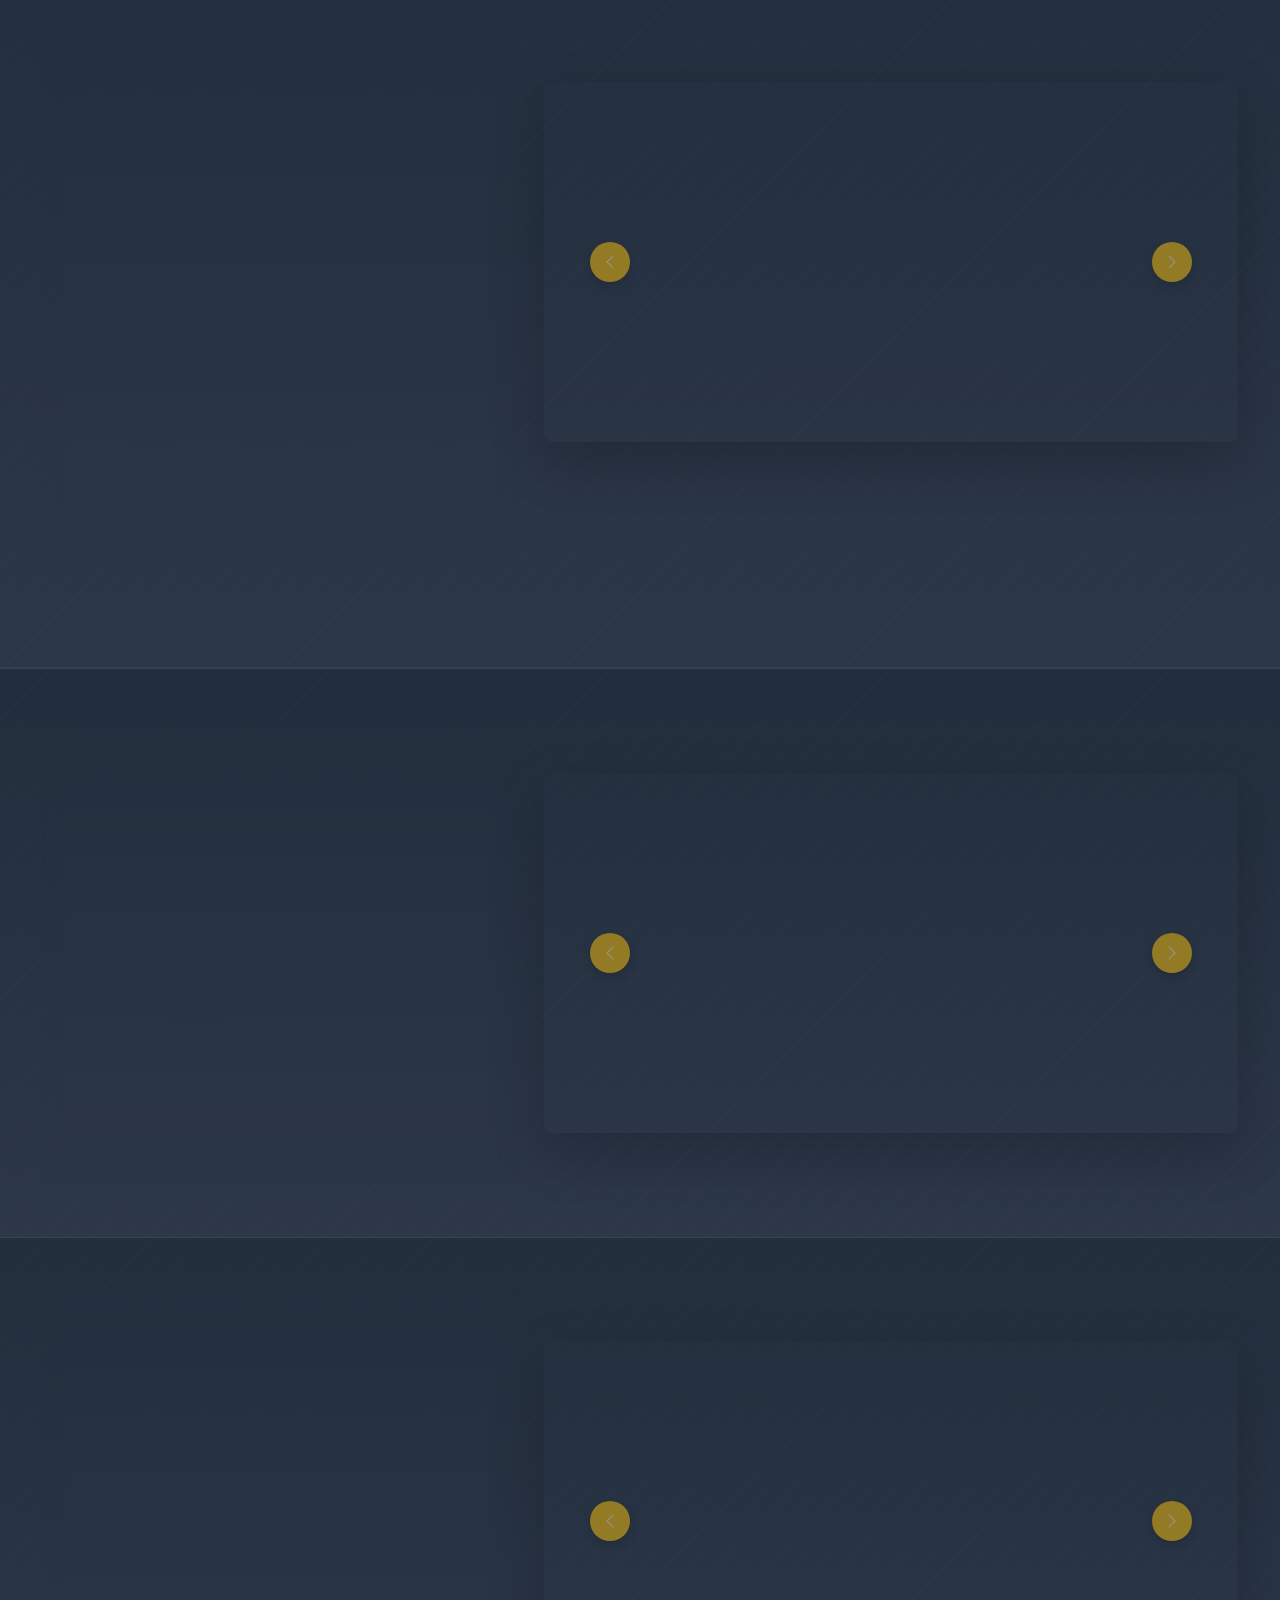
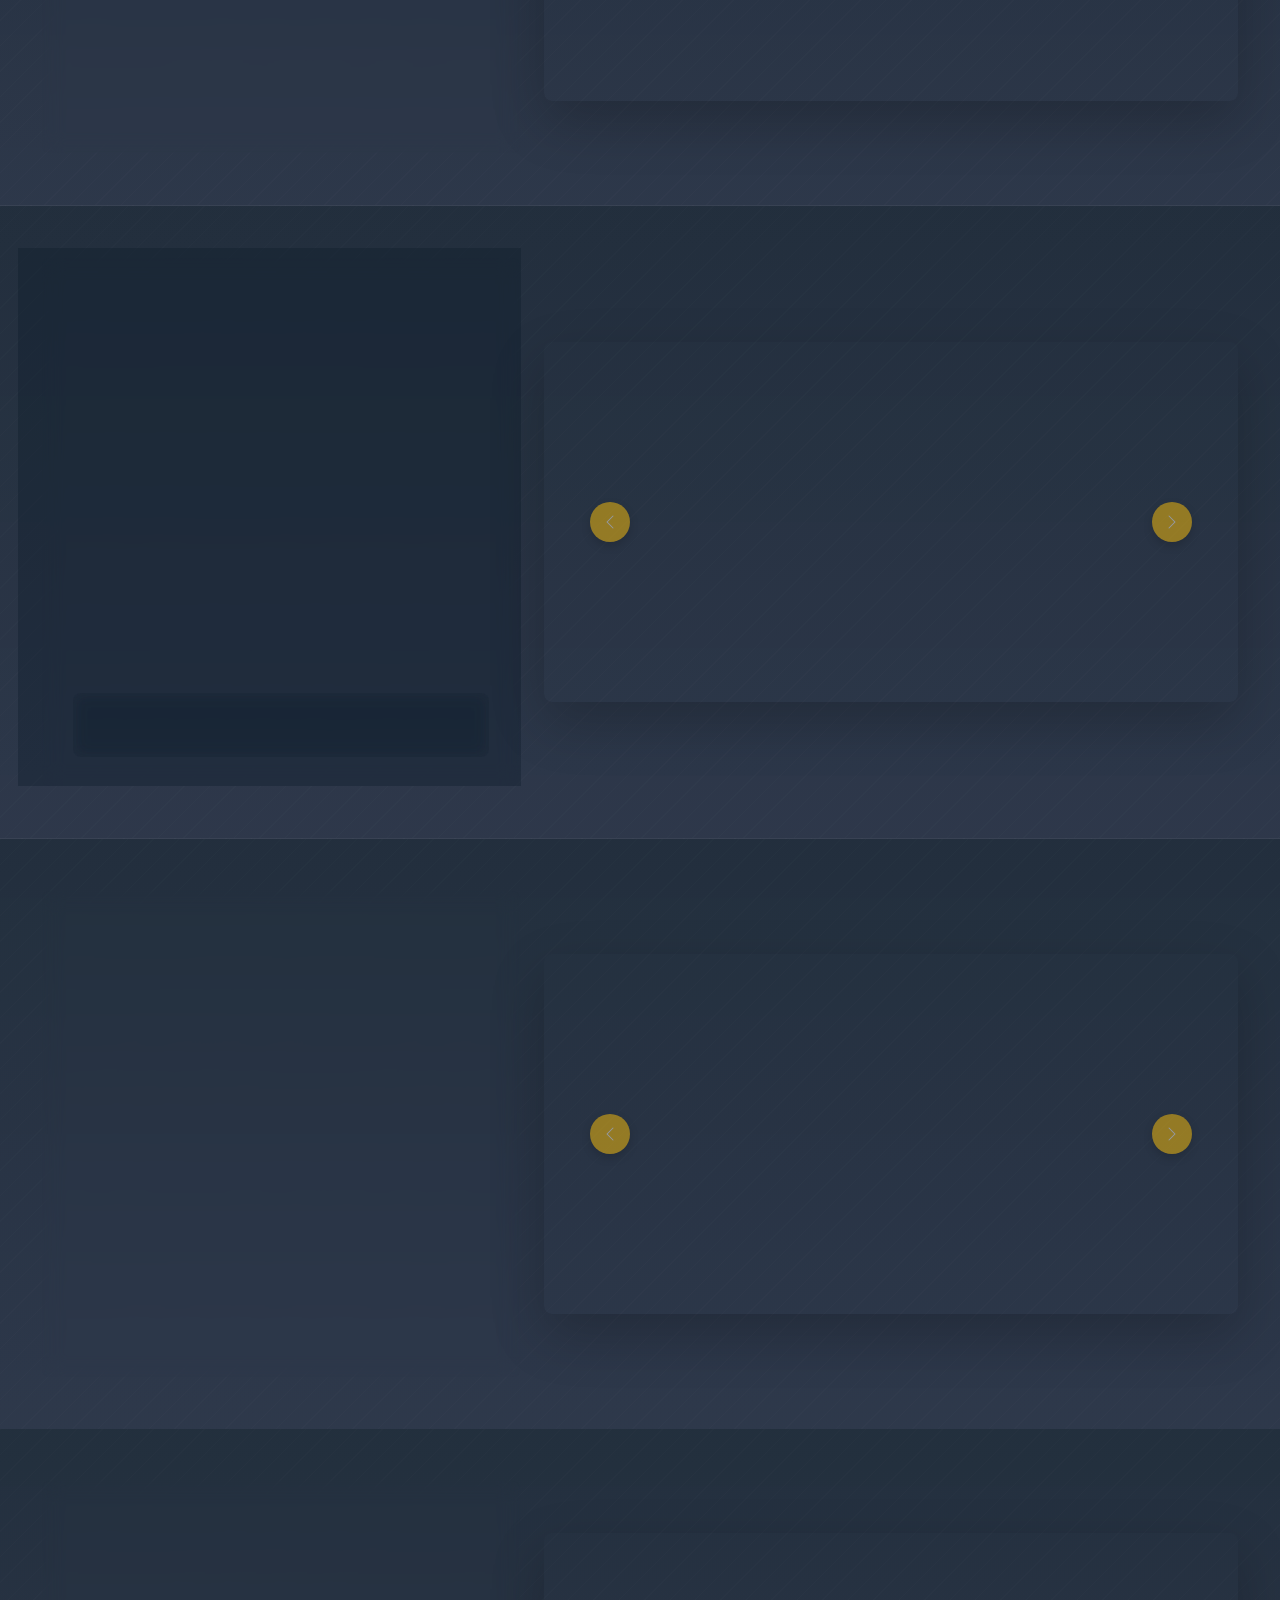
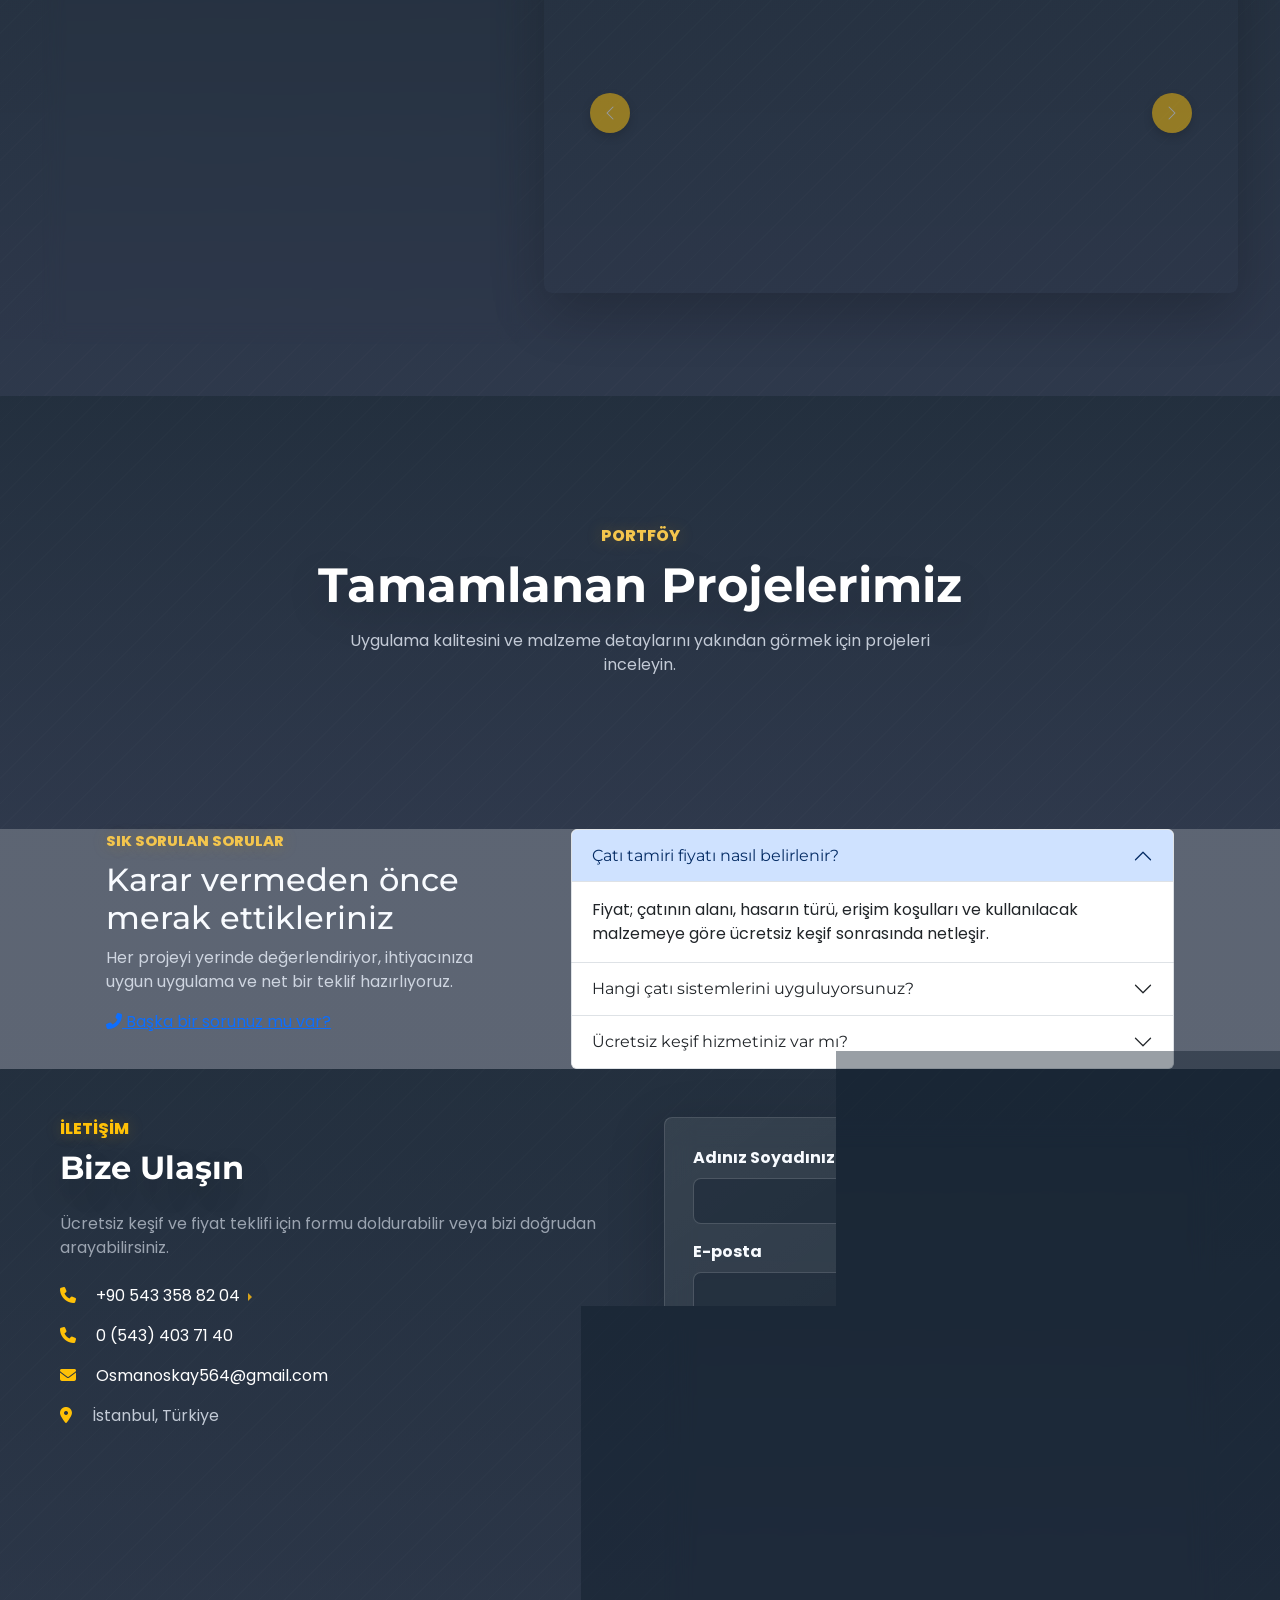
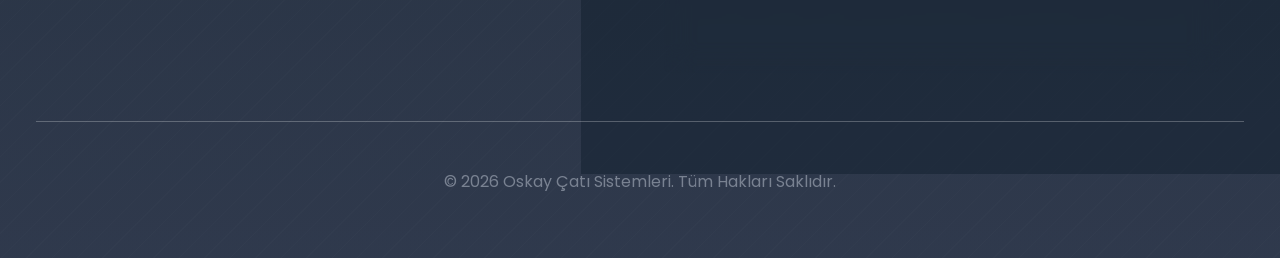
==== commit bf2ce699: "Remove service pages, move FAQ, and improve initial loading" ====
--- a/index.html
+++ b/index.html
@@ -15,6 +15,11 @@
     <link rel="icon" href="/favicon.svg" type="image/svg+xml">
     <link rel="shortcut icon" href="/favicon.svg" type="image/svg+xml">
     <link rel="mask-icon" href="/favicon.svg" color="#111827">
+    <link rel="preconnect" href="https://cdn.jsdelivr.net" crossorigin>
+    <link rel="preconnect" href="https://fonts.googleapis.com">
+    <link rel="preconnect" href="https://fonts.gstatic.com" crossorigin>
+    <link rel="preconnect" href="https://cdnjs.cloudflare.com" crossorigin>
+    <link rel="preload" as="image" href="img/9.jpg" fetchpriority="high">
 
     <!-- Open Graph / Facebook -->
     <meta property="og:type" content="website">
@@ -449,38 +454,7 @@
         </div>
     </div>
 </section>
-<section id="istanbul-cati" class="py-5 bg-light">
-    <div class="container">
-        <div class="row justify-content-center">
-            <div class="col-lg-10">
-                <span class="section-kicker">İstanbul çatı çözümleri</span>
-                <h2 class="fw-bold mt-2 mb-3">İstanbul çatı firması: Tamir, yapım ve yalıtım hizmetleri</h2>
-                <p>Oskay Çatı; İstanbul'da konut, villa, apartman, fabrika ve ticari yapılar için çatı tamiri, yeni çatı yapımı ve çatı izolasyonu hizmeti sunar. Keşif sırasında mevcut çatının durumu, su alma noktaları ve uygun malzeme seçenekleri değerlendirilir; iş planı ile net bir teklif hazırlanır.</p>
-                <p>İhtiyaca göre kiremit çatı, kenet çatı, çelik çatı sistemleri, su yalıtımı ve çelik konstrüksiyon uygulamaları planlanır. Hedefimiz sadece kısa süreli bir onarım değil; yapının kullanımına ve İstanbul'un hava koşullarına uygun, uzun ömürlü bir çatı sistemi kurmaktır.</p>
-                <div class="row g-3 mt-1">
-                    <div class="col-md-4"><div class="p-3 h-100 bg-white border rounded-3"><h3 class="h5 fw-bold">Çatı tamiri</h3><p class="mb-0">Akıntı, kırık kaplama ve yıpranan detaylar için yerinde tespit ve kalıcı onarım.</p></div></div>
-                    <div class="col-md-4"><div class="p-3 h-100 bg-white border rounded-3"><h3 class="h5 fw-bold">Yeni çatı yapımı</h3><p class="mb-0">Yapınıza uygun taşıyıcı, kaplama ve yalıtım katmanlarıyla planlı uygulama.</p></div></div>
-                    <div class="col-md-4"><div class="p-3 h-100 bg-white border rounded-3"><h3 class="h5 fw-bold">Çatı sistemleri</h3><p class="mb-0">Kenet çatı, çelik çatı ve çelik konstrüksiyon için projeye uygun çözüm seçimi.</p></div></div>
-                </div>
-                <p class="mt-4 mb-0"><strong>Hizmet detayları:</strong> <a href="/istanbul-cati-tamiri.html">İstanbul çatı tamiri</a> · <a href="/istanbul-kenet-cati.html">İstanbul kenet çatı</a> · <a href="/istanbul-celik-cati.html">İstanbul çelik çatı ve konstrüksiyon</a></p>
-            </div>
-        </div>
-    </div>
-</section>
-<section id="faq" class="py-5">
-    <div class="container">
-        <div class="row justify-content-center"><div class="col-lg-10">
-            <span class="section-kicker">Sık sorulan sorular</span>
-            <h2 class="fw-bold mt-2 mb-4">İstanbul çatı hizmetleri hakkında</h2>
-            <div class="accordion" id="faqAccordion">
-                <div class="accordion-item"><h3 class="accordion-header" id="faqHeadingOne"><button class="accordion-button" type="button" data-bs-toggle="collapse" data-bs-target="#faqOne">İstanbul'da çatı tamiri fiyatı nasıl belirlenir?</button></h3><div id="faqOne" class="accordion-collapse collapse show" data-bs-parent="#faqAccordion"><div class="accordion-body">Çatı tamiri fiyatı; çatının alanı, hasarın türü, erişim koşulları ve kullanılacak malzemeye göre ücretsiz keşif sonrasında belirlenir.</div></div></div>
-                <div class="accordion-item"><h3 class="accordion-header" id="faqHeadingTwo"><button class="accordion-button collapsed" type="button" data-bs-toggle="collapse" data-bs-target="#faqTwo">Hangi çatı sistemleri uygulanır?</button></h3><div id="faqTwo" class="accordion-collapse collapse" data-bs-parent="#faqAccordion"><div class="accordion-body">Çatı tamiri, yeni çatı yapımı, su ve ısı yalıtımı, kenet çatı, çelik çatı ve çelik konstrüksiyon çözümleri uygulanır.</div></div></div>
-                <div class="accordion-item"><h3 class="accordion-header" id="faqHeadingThree"><button class="accordion-button collapsed" type="button" data-bs-toggle="collapse" data-bs-target="#faqThree">Ücretsiz keşif hizmeti var mı?</button></h3><div id="faqThree" class="accordion-collapse collapse" data-bs-parent="#faqAccordion"><div class="accordion-body">İstanbul ve çevresindeki uygun projeler için ihtiyaç tespiti ve teklif hazırlığı amacıyla ücretsiz keşif planlanır.</div></div></div>
-            </div>
-        </div></div>
-    </div>
-</section>
-    <!-- Projelerimiz (Oskay Klasörü) -->
+<!-- Projelerimiz (Oskay Klasörü) -->
     <section id="projects" class="section-pad surface-section">
         <div class="container py-5">
             <div class="section-heading text-center mb-5">
@@ -710,6 +684,28 @@
             </div>
         </div>
     </div>
+
+<section id="faq" class="faq-section">
+        <div class="container">
+            <div class="faq-shell">
+                <div class="row g-4 g-lg-5 align-items-start">
+                    <div class="col-lg-5">
+                        <span class="section-kicker">Sık sorulan sorular</span>
+                        <h2>Karar vermeden önce merak ettikleriniz</h2>
+                        <p>Her projeyi yerinde değerlendiriyor, ihtiyacınıza uygun uygulama ve net bir teklif hazırlıyoruz.</p>
+                        <a class="faq-contact-link" href="#contact"><i class="fas fa-phone-alt"></i> Başka bir sorunuz mu var?</a>
+                    </div>
+                    <div class="col-lg-7">
+                        <div class="accordion faq-accordion" id="faqAccordion">
+                            <article class="accordion-item faq-card"><h3 class="accordion-header" id="faqHeadingOne"><button class="accordion-button" type="button" data-bs-toggle="collapse" data-bs-target="#faqOne" aria-expanded="true" aria-controls="faqOne">Çatı tamiri fiyatı nasıl belirlenir?</button></h3><div id="faqOne" class="accordion-collapse collapse show" aria-labelledby="faqHeadingOne" data-bs-parent="#faqAccordion"><div class="accordion-body">Fiyat; çatının alanı, hasarın türü, erişim koşulları ve kullanılacak malzemeye göre ücretsiz keşif sonrasında netleşir.</div></div></article>
+                            <article class="accordion-item faq-card"><h3 class="accordion-header" id="faqHeadingTwo"><button class="accordion-button collapsed" type="button" data-bs-toggle="collapse" data-bs-target="#faqTwo" aria-expanded="false" aria-controls="faqTwo">Hangi çatı sistemlerini uyguluyorsunuz?</button></h3><div id="faqTwo" class="accordion-collapse collapse" aria-labelledby="faqHeadingTwo" data-bs-parent="#faqAccordion"><div class="accordion-body">Çatı tamiri, yeni çatı yapımı, su ve ısı yalıtımı, kenet çatı, çelik çatı ve çelik konstrüksiyon çözümleri uyguluyoruz.</div></div></article>
+                            <article class="accordion-item faq-card"><h3 class="accordion-header" id="faqHeadingThree"><button class="accordion-button collapsed" type="button" data-bs-toggle="collapse" data-bs-target="#faqThree" aria-expanded="false" aria-controls="faqThree">Ücretsiz keşif hizmetiniz var mı?</button></h3><div id="faqThree" class="accordion-collapse collapse" aria-labelledby="faqHeadingThree" data-bs-parent="#faqAccordion"><div class="accordion-body">İstanbul ve çevresindeki uygun projeler için ihtiyaç tespiti ve teklif hazırlığı amacıyla ücretsiz keşif planlıyoruz.</div></div></article>
+                        </div>
+                    </div>
+                </div>
+            </div>
+        </div>
+    </section>
 
     <!-- İletişim Bölümü -->
     <footer id="contact" class="site-footer text-white py-5">
@@ -1452,11 +1448,34 @@
         location.reload();
     }
 
-    // --- SAYFA YÜKLENDİĞİNDE BAŞLAT ---
+    function loadWhenNearby(selector, callback) {
+        const section = document.querySelector(selector);
+        if (!section) return;
+        let loaded = false;
+        const loadOnce = () => {
+            if (loaded) return;
+            loaded = true;
+            callback();
+        };
+        if (!('IntersectionObserver' in window)) {
+            loadOnce();
+            return;
+        }
+        const observer = new IntersectionObserver((entries) => {
+            if (entries.some(entry => entry.isIntersecting)) {
+                observer.disconnect();
+                loadOnce();
+            }
+        }, { rootMargin: '500px 0px' });
+        observer.observe(section);
+    }
+
+    // İlk ekranı engellememek için ağır galeri ve içerik isteklerini
+    // ziyaretçi ilgili bölüme yaklaşınca başlatıyoruz.
     document.addEventListener('DOMContentLoaded', () => {
-        loadGalleries(); // Polyester ve Kış Bahçesi beraber yüklenir
-        loadAboutImages();
-        loadProjects();
+        loadWhenNearby('#polyester-roof', loadGalleries);
+        loadWhenNearby('#about', loadAboutImages);
+        loadWhenNearby('#projects', loadProjects);
         loadSeoSettings();
         initImageUploads();
         initScrollAnimations();
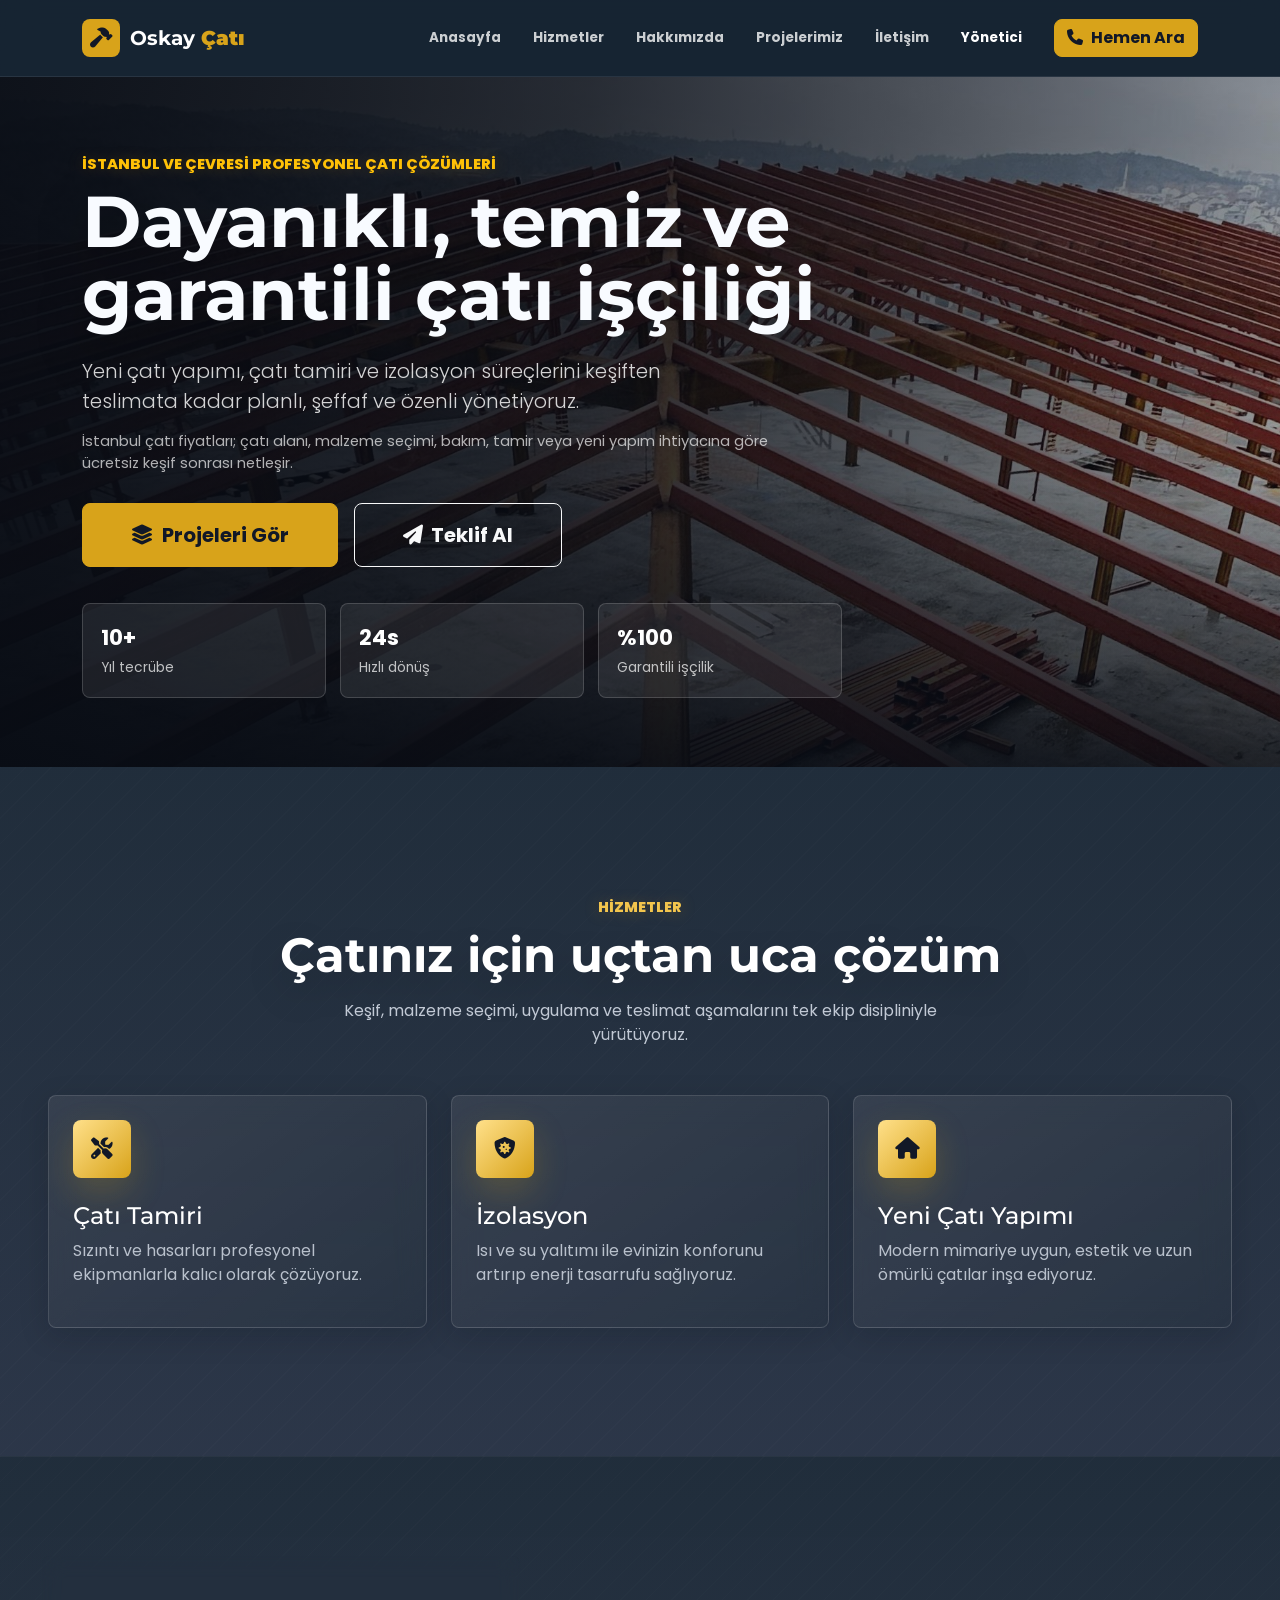
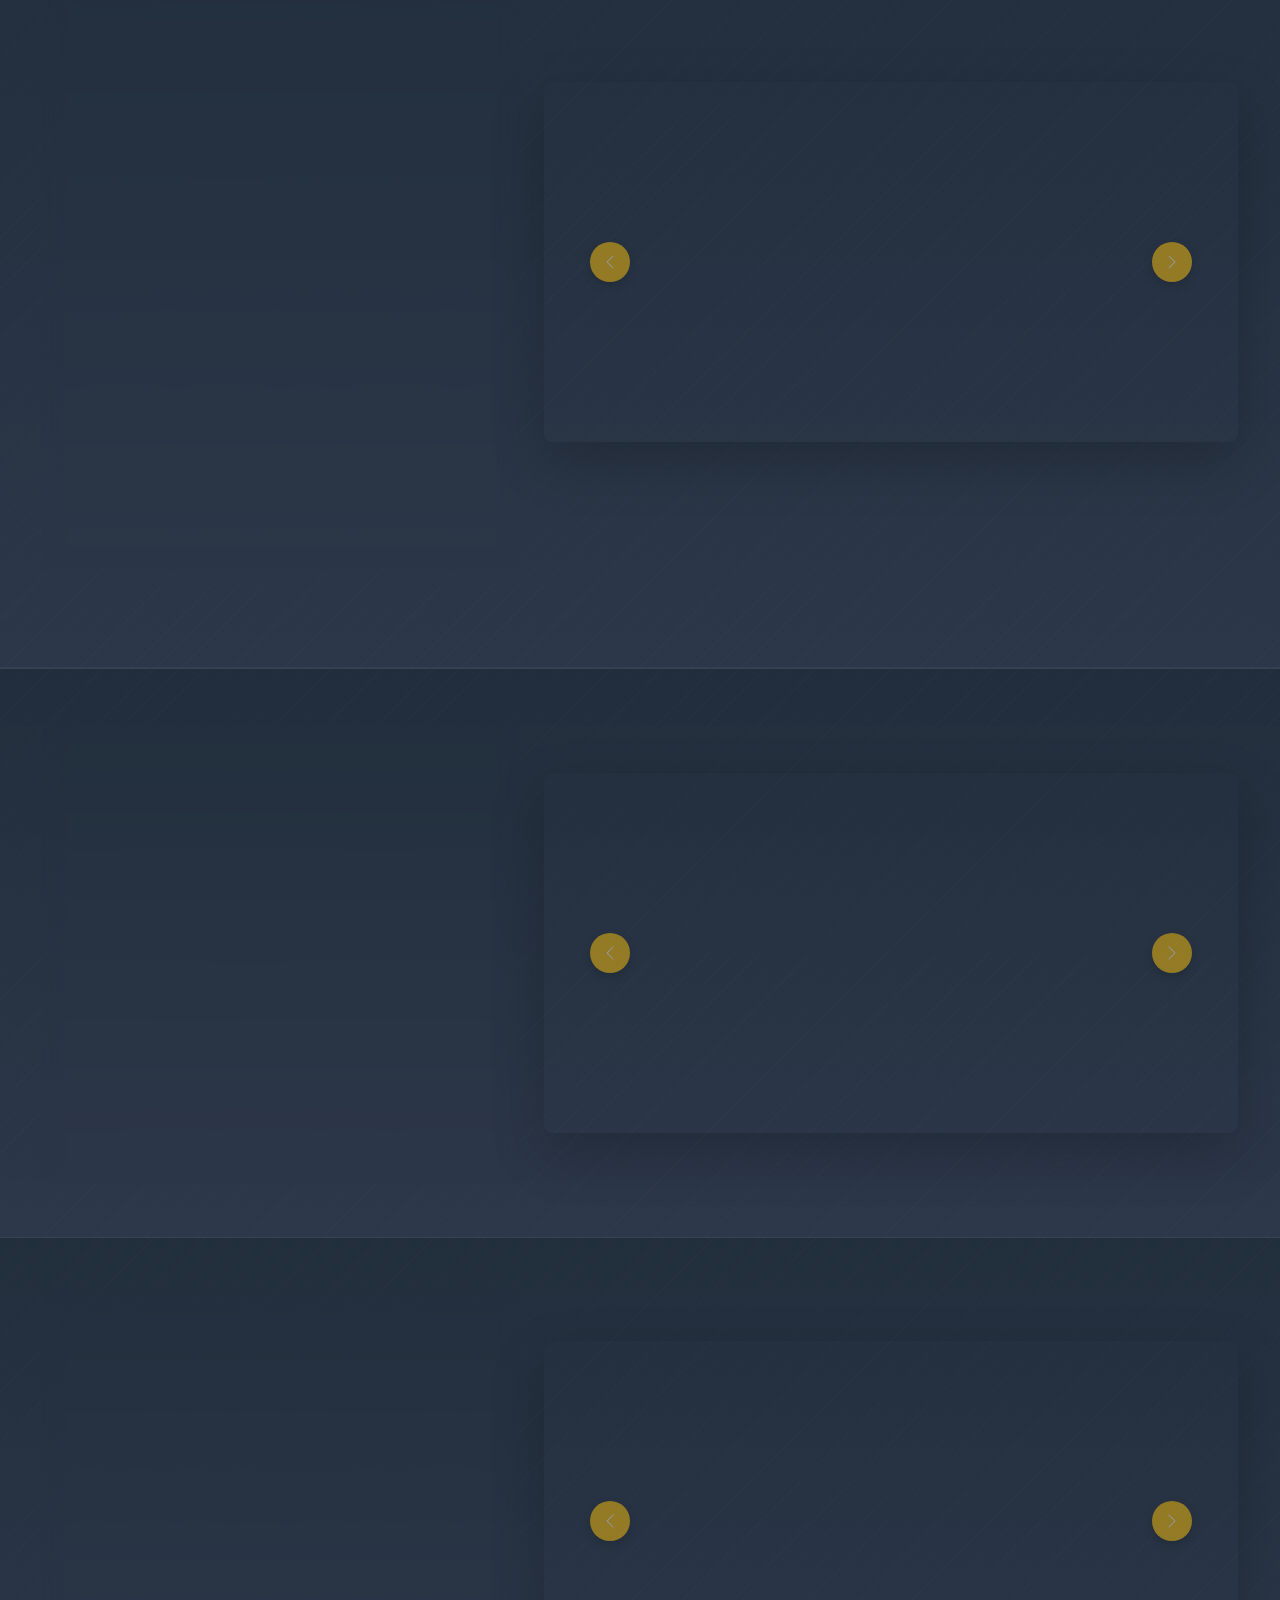
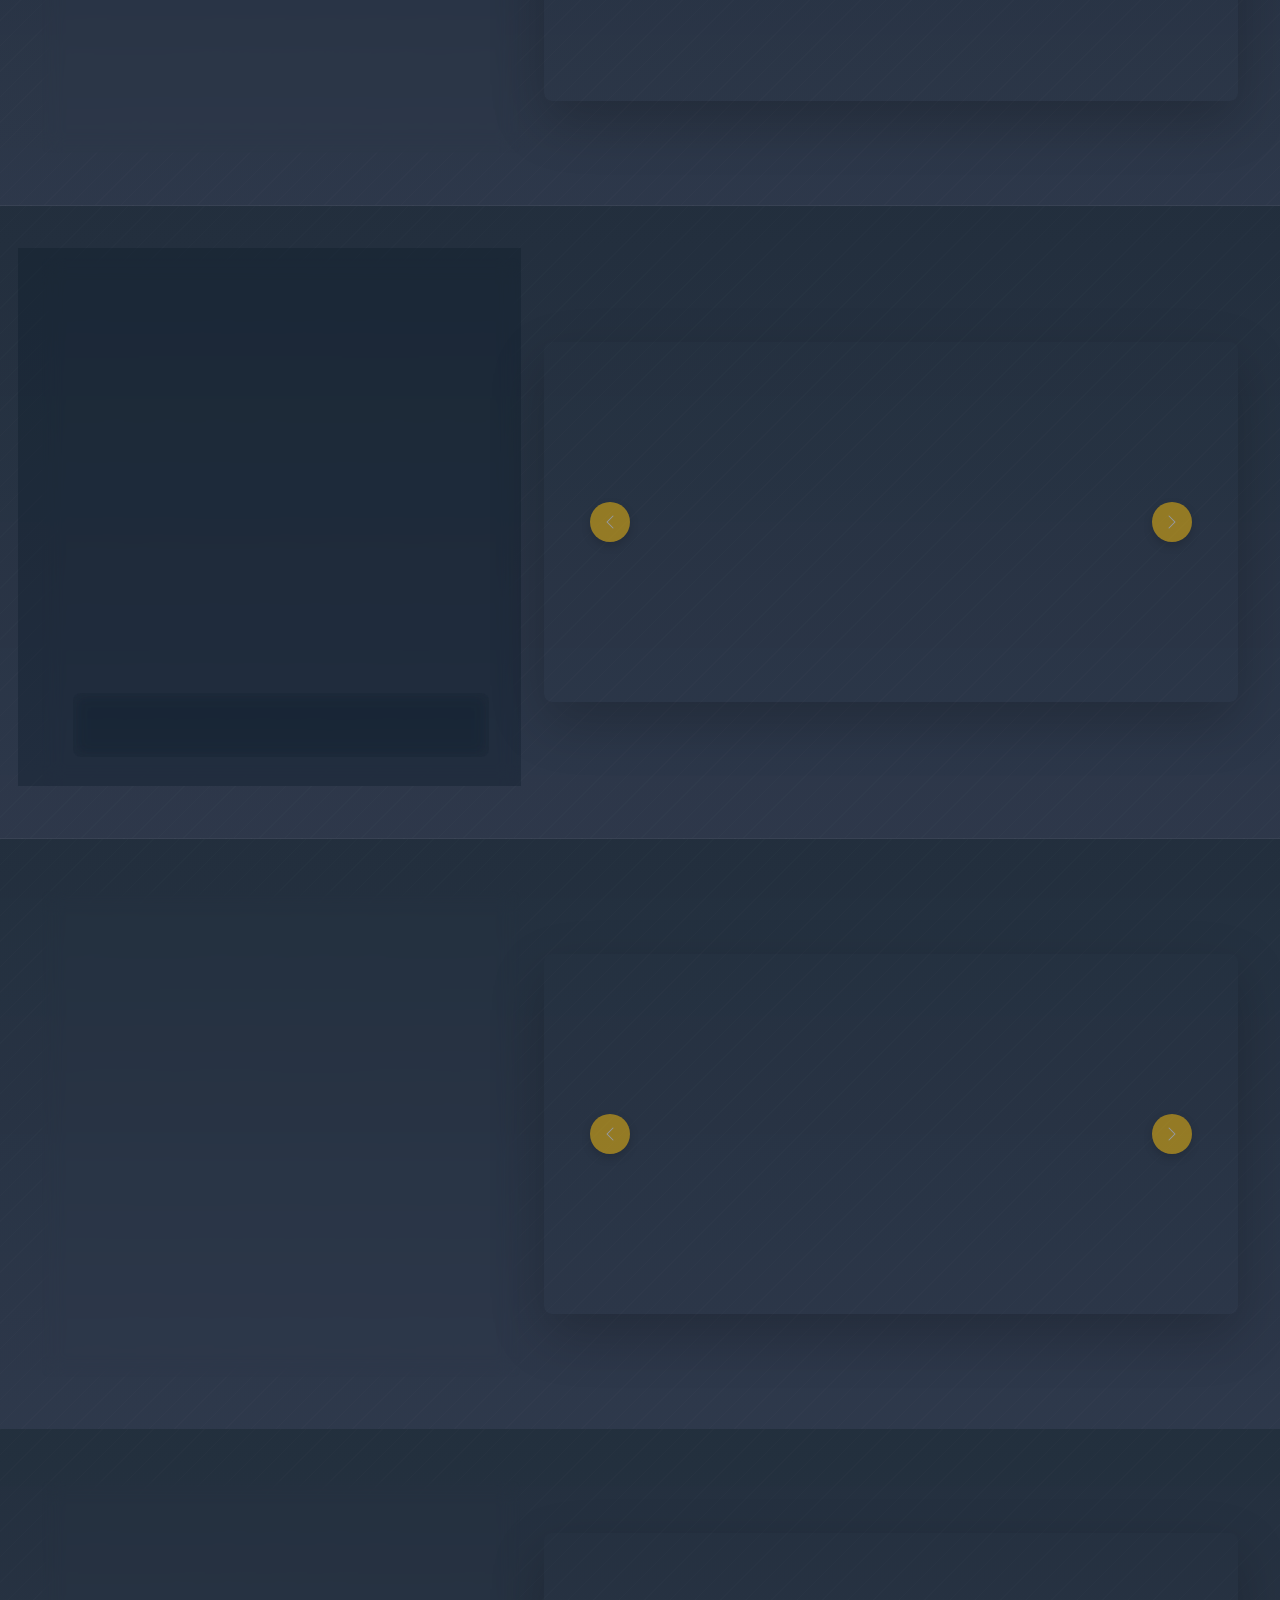
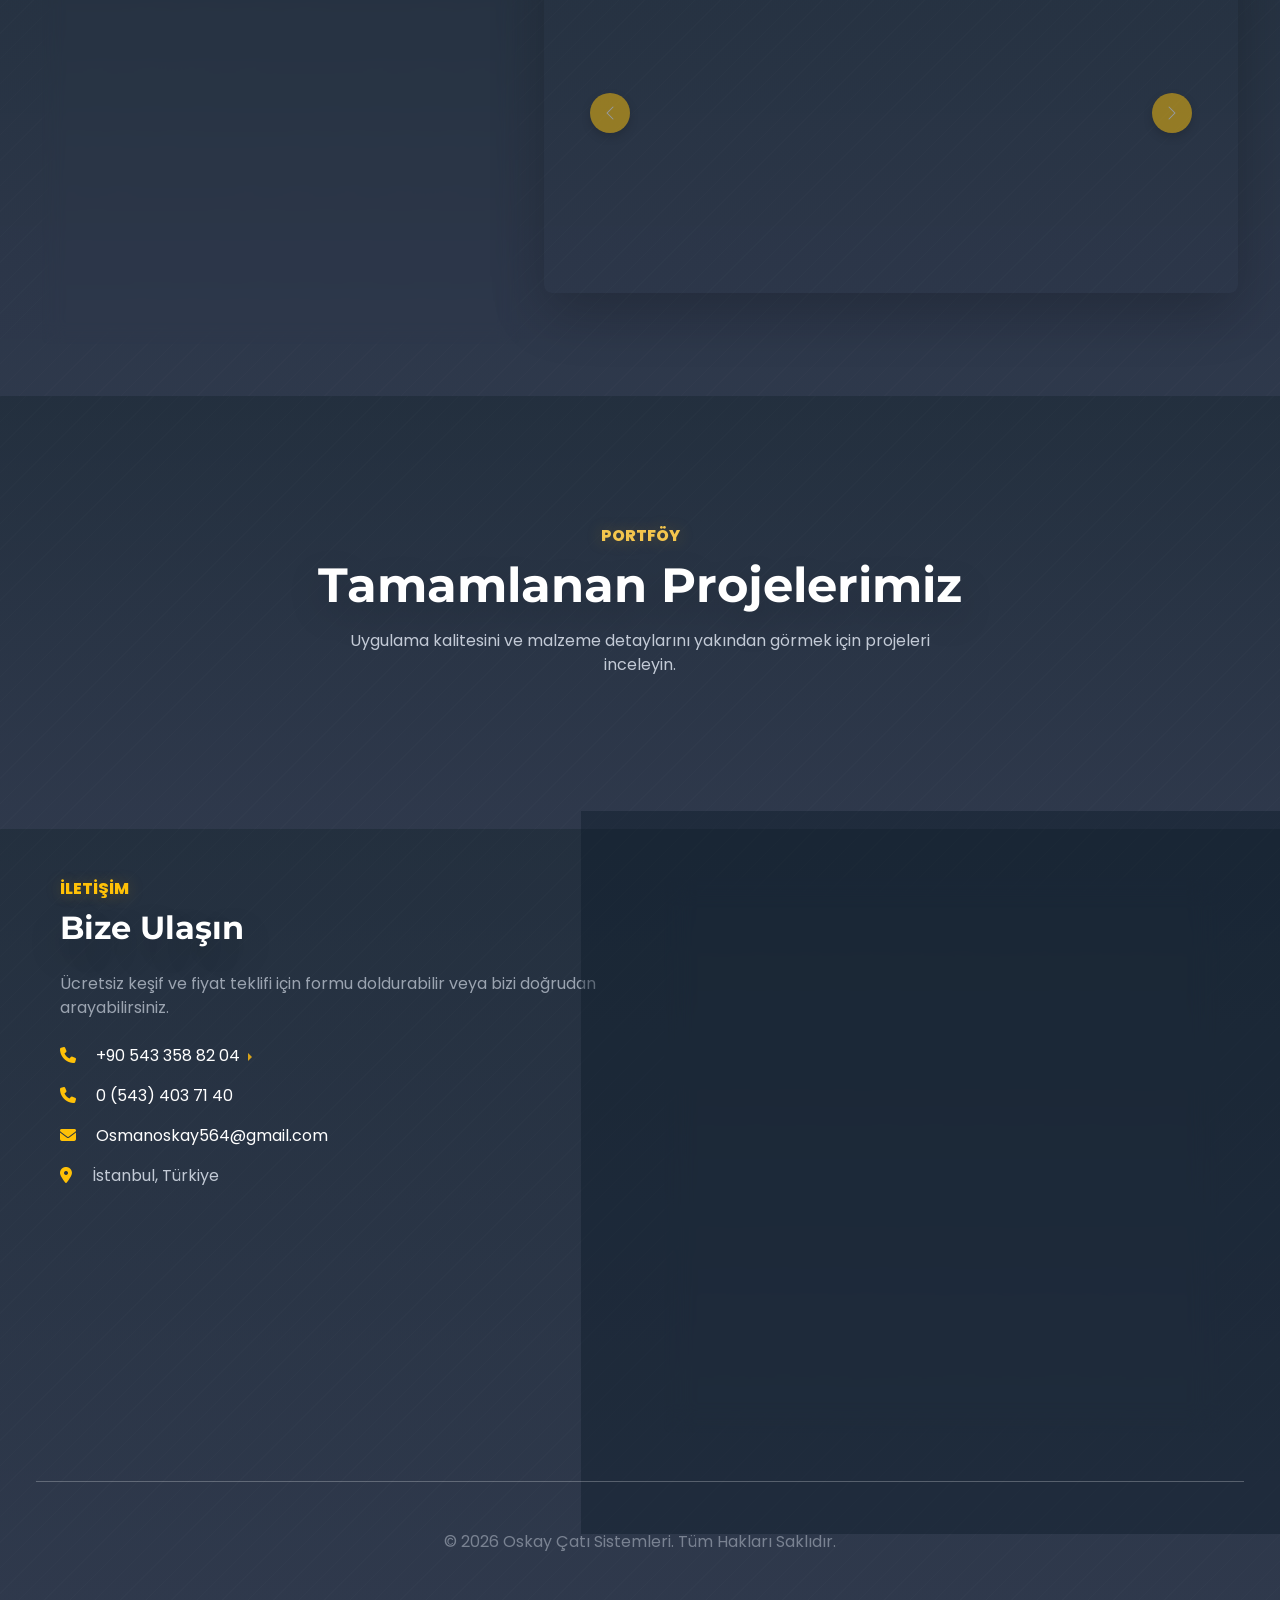
==== commit c6de2f6c: "Remove FAQ section" ====
--- a/index.html
+++ b/index.html
@@ -38,76 +38,103 @@
     <!-- JSON-LD Yapılandırılmış Veri (Google için İşletme Bilgisi) -->
     <script type="application/ld+json">
     {
-      "@context": "https://schema.org",
-      "@graph": [
+  "@context": "https://schema.org",
+  "@graph": [
+    {
+      "@type": "RoofingContractor",
+      "@id": "https://www.oskaycati.com/#business",
+      "name": "Oskay Çatı Sistemleri",
+      "url": "https://www.oskaycati.com/",
+      "image": "https://www.oskaycati.com/img/9.jpg",
+      "logo": "https://www.oskaycati.com/favicon.svg",
+      "description": "İstanbul'da çatı tamiri, çatı yapımı, çatı bakımı, izolasyon, kenet çatı ve çelik çatı uygulamaları.",
+      "telephone": [
+        "+905433588204",
+        "+905434037140"
+      ],
+      "priceRange": "$",
+      "areaServed": [
         {
-          "@type": "RoofingContractor",
-          "@id": "https://www.oskaycati.com/#business",
-          "name": "Oskay Çatı Sistemleri",
-          "url": "https://www.oskaycati.com/",
-          "image": "https://www.oskaycati.com/img/9.jpg",
-          "logo": "https://www.oskaycati.com/favicon.svg",
-          "description": "İstanbul'da çatı tamiri, çatı yapımı, çatı bakımı, izolasyon, kenet çatı ve çelik çatı uygulamaları.",
-          "telephone": ["+905433588204", "+905434037140"],
-          "priceRange": "$$",
-          "areaServed": [
-            { "@type": "City", "name": "İstanbul" },
-            { "@type": "AdministrativeArea", "name": "İstanbul ve çevresi" }
-          ],
-          "address": {
-            "@type": "PostalAddress",
-            "addressLocality": "İstanbul",
-            "addressCountry": "TR"
-          },
-          "openingHoursSpecification": {
-            "@type": "OpeningHoursSpecification",
-            "dayOfWeek": ["Monday", "Tuesday", "Wednesday", "Thursday", "Friday", "Saturday"],
-            "opens": "08:00",
-            "closes": "20:00"
-          },
-          "hasOfferCatalog": {
-            "@type": "OfferCatalog",
-            "name": "İstanbul Çatı Hizmetleri",
-            "itemListElement": [
-              { "@type": "Offer", "itemOffered": { "@type": "Service", "name": "İstanbul çatı tamiri" } },
-              { "@type": "Offer", "itemOffered": { "@type": "Service", "name": "İstanbul çatı yapımı" } },
-              { "@type": "Offer", "itemOffered": { "@type": "Service", "name": "Çatı bakımı ve izolasyon" } },
-              { "@type": "Offer", "itemOffered": { "@type": "Service", "name": "Kenet çatı uygulaması" } },
-              { "@type": "Offer", "itemOffered": { "@type": "Service", "name": "Çelik çatı ve ağır çelik yapı" } }
-            ]
-          }
+          "@type": "City",
+          "name": "İstanbul"
         },
         {
-          "@type": "WebSite",
-          "@id": "https://www.oskaycati.com/#website",
-          "url": "https://www.oskaycati.com/",
-          "name": "Oskay Çatı Sistemleri",
-          "inLanguage": "tr-TR",
-          "publisher": { "@id": "https://www.oskaycati.com/#business" }
-        },
-        {
-          "@type": "FAQPage",
-          "@id": "https://www.oskaycati.com/#sss",
-          "mainEntity": [
-            {
-              "@type": "Question",
-              "name": "İstanbul'da çatı tamiri fiyatı nasıl belirlenir?",
-              "acceptedAnswer": { "@type": "Answer", "text": "Çatı tamiri fiyatı; çatının alanı, hasarın türü, erişim koşulları ve kullanılacak malzemeye göre ücretsiz keşif sonrasında belirlenir." }
-            },
-            {
-              "@type": "Question",
-              "name": "Hangi çatı sistemleri uygulanır?",
-              "acceptedAnswer": { "@type": "Answer", "text": "İhtiyaca göre çatı tamiri, yeni çatı yapımı, su ve ısı yalıtımı, kenet çatı, çelik çatı ve çelik konstrüksiyon çözümleri uygulanır." }
-            },
-            {
-              "@type": "Question",
-              "name": "Ücretsiz keşif hizmeti var mı?",
-              "acceptedAnswer": { "@type": "Answer", "text": "İstanbul ve çevresindeki uygun projeler için ihtiyaç tespiti ve teklif hazırlığı amacıyla ücretsiz keşif planlanır." }
-            }
-          ]
-        }
-      ]
-    }
+          "@type": "AdministrativeArea",
+          "name": "İstanbul ve çevresi"
+        }
+      ],
+      "address": {
+        "@type": "PostalAddress",
+        "addressLocality": "İstanbul",
+        "addressCountry": "TR"
+      },
+      "openingHoursSpecification": {
+        "@type": "OpeningHoursSpecification",
+        "dayOfWeek": [
+          "Monday",
+          "Tuesday",
+          "Wednesday",
+          "Thursday",
+          "Friday",
+          "Saturday"
+        ],
+        "opens": "08:00",
+        "closes": "20:00"
+      },
+      "hasOfferCatalog": {
+        "@type": "OfferCatalog",
+        "name": "İstanbul Çatı Hizmetleri",
+        "itemListElement": [
+          {
+            "@type": "Offer",
+            "itemOffered": {
+              "@type": "Service",
+              "name": "İstanbul çatı tamiri"
+            }
+          },
+          {
+            "@type": "Offer",
+            "itemOffered": {
+              "@type": "Service",
+              "name": "İstanbul çatı yapımı"
+            }
+          },
+          {
+            "@type": "Offer",
+            "itemOffered": {
+              "@type": "Service",
+              "name": "Çatı bakımı ve izolasyon"
+            }
+          },
+          {
+            "@type": "Offer",
+            "itemOffered": {
+              "@type": "Service",
+              "name": "Kenet çatı uygulaması"
+            }
+          },
+          {
+            "@type": "Offer",
+            "itemOffered": {
+              "@type": "Service",
+              "name": "Çelik çatı ve ağır çelik yapı"
+            }
+          }
+        ]
+      }
+    },
+    {
+      "@type": "WebSite",
+      "@id": "https://www.oskaycati.com/#website",
+      "url": "https://www.oskaycati.com/",
+      "name": "Oskay Çatı Sistemleri",
+      "inLanguage": "tr-TR",
+      "publisher": {
+        "@id": "https://www.oskaycati.com/#business"
+      }
+    }
+  ]
+}
     </script>
 
     <!-- Bootstrap 5 CSS -->
@@ -684,29 +711,6 @@
             </div>
         </div>
     </div>
-
-<section id="faq" class="faq-section">
-        <div class="container">
-            <div class="faq-shell">
-                <div class="row g-4 g-lg-5 align-items-start">
-                    <div class="col-lg-5">
-                        <span class="section-kicker">Sık sorulan sorular</span>
-                        <h2>Karar vermeden önce merak ettikleriniz</h2>
-                        <p>Her projeyi yerinde değerlendiriyor, ihtiyacınıza uygun uygulama ve net bir teklif hazırlıyoruz.</p>
-                        <a class="faq-contact-link" href="#contact"><i class="fas fa-phone-alt"></i> Başka bir sorunuz mu var?</a>
-                    </div>
-                    <div class="col-lg-7">
-                        <div class="accordion faq-accordion" id="faqAccordion">
-                            <article class="accordion-item faq-card"><h3 class="accordion-header" id="faqHeadingOne"><button class="accordion-button" type="button" data-bs-toggle="collapse" data-bs-target="#faqOne" aria-expanded="true" aria-controls="faqOne">Çatı tamiri fiyatı nasıl belirlenir?</button></h3><div id="faqOne" class="accordion-collapse collapse show" aria-labelledby="faqHeadingOne" data-bs-parent="#faqAccordion"><div class="accordion-body">Fiyat; çatının alanı, hasarın türü, erişim koşulları ve kullanılacak malzemeye göre ücretsiz keşif sonrasında netleşir.</div></div></article>
-                            <article class="accordion-item faq-card"><h3 class="accordion-header" id="faqHeadingTwo"><button class="accordion-button collapsed" type="button" data-bs-toggle="collapse" data-bs-target="#faqTwo" aria-expanded="false" aria-controls="faqTwo">Hangi çatı sistemlerini uyguluyorsunuz?</button></h3><div id="faqTwo" class="accordion-collapse collapse" aria-labelledby="faqHeadingTwo" data-bs-parent="#faqAccordion"><div class="accordion-body">Çatı tamiri, yeni çatı yapımı, su ve ısı yalıtımı, kenet çatı, çelik çatı ve çelik konstrüksiyon çözümleri uyguluyoruz.</div></div></article>
-                            <article class="accordion-item faq-card"><h3 class="accordion-header" id="faqHeadingThree"><button class="accordion-button collapsed" type="button" data-bs-toggle="collapse" data-bs-target="#faqThree" aria-expanded="false" aria-controls="faqThree">Ücretsiz keşif hizmetiniz var mı?</button></h3><div id="faqThree" class="accordion-collapse collapse" aria-labelledby="faqHeadingThree" data-bs-parent="#faqAccordion"><div class="accordion-body">İstanbul ve çevresindeki uygun projeler için ihtiyaç tespiti ve teklif hazırlığı amacıyla ücretsiz keşif planlıyoruz.</div></div></article>
-                        </div>
-                    </div>
-                </div>
-            </div>
-        </div>
-    </section>
-
     <!-- İletişim Bölümü -->
     <footer id="contact" class="site-footer text-white py-5">
         <div class="container">
--- a/style.css
+++ b/style.css
@@ -2451,3 +2451,20 @@
         font-size: 0.55rem;
     }
 }
+
+
+/* Sık sorulan sorular: iletişim alanına geçiş yapan, bağımsız ve okunaklı kartlar. */
+.faq-section { padding: 72px 0 0; background: var(--site-bg); }
+.faq-shell { padding: clamp(28px, 5vw, 56px); border: 1px solid rgba(216, 163, 26, 0.28); border-bottom: 0; border-radius: 18px 18px 0 0; color: #eef5ff; background: linear-gradient(135deg, rgba(27, 38, 59, 0.96), rgba(13, 27, 42, 0.98)); box-shadow: 0 -16px 42px rgba(8, 12, 20, 0.16); }
+.faq-section h2 { max-width: 11ch; margin: 0 0 18px; color: #fff; font-size: clamp(1.9rem, 3.1vw, 3rem); line-height: 1.1; }
+.faq-section p { max-width: 38rem; margin-bottom: 24px; color: rgba(238, 245, 255, 0.78); line-height: 1.7; }
+.faq-contact-link { display: inline-flex; align-items: center; gap: 10px; color: #ffe08a; font-weight: 700; text-decoration: none; }
+.faq-contact-link:hover { color: #fff4cf; }
+.faq-accordion { display: grid; gap: 12px; }
+.faq-card.accordion-item { overflow: hidden; border: 1px solid rgba(255, 255, 255, 0.12); border-radius: 12px; color: #eef5ff; background: rgba(255, 255, 255, 0.06); }
+.faq-card.accordion-item:has(.accordion-button:not(.collapsed)) { border-color: rgba(216, 163, 26, 0.7); background: rgba(216, 163, 26, 0.1); }
+.faq-card .accordion-button { padding: 20px 22px; color: #fff; background: transparent; box-shadow: none; font-weight: 700; }
+.faq-card .accordion-button::after { filter: brightness(0) saturate(100%) invert(78%) sepia(50%) saturate(490%) hue-rotate(358deg); }
+.faq-card .accordion-button:not(.collapsed) { color: #ffe08a; background: transparent; }
+.faq-card .accordion-body { padding: 0 22px 21px; color: rgba(238, 245, 255, 0.8); line-height: 1.65; }
+@media (max-width: 767.98px) { .faq-section { padding-top: 42px; } .faq-shell { padding: 26px 18px; border-radius: 14px 14px 0 0; } .faq-section h2 { max-width: none; font-size: 1.75rem; } .faq-card .accordion-button { padding: 17px 16px; font-size: 0.95rem; } .faq-card .accordion-body { padding: 0 16px 18px; font-size: 0.91rem; } }
